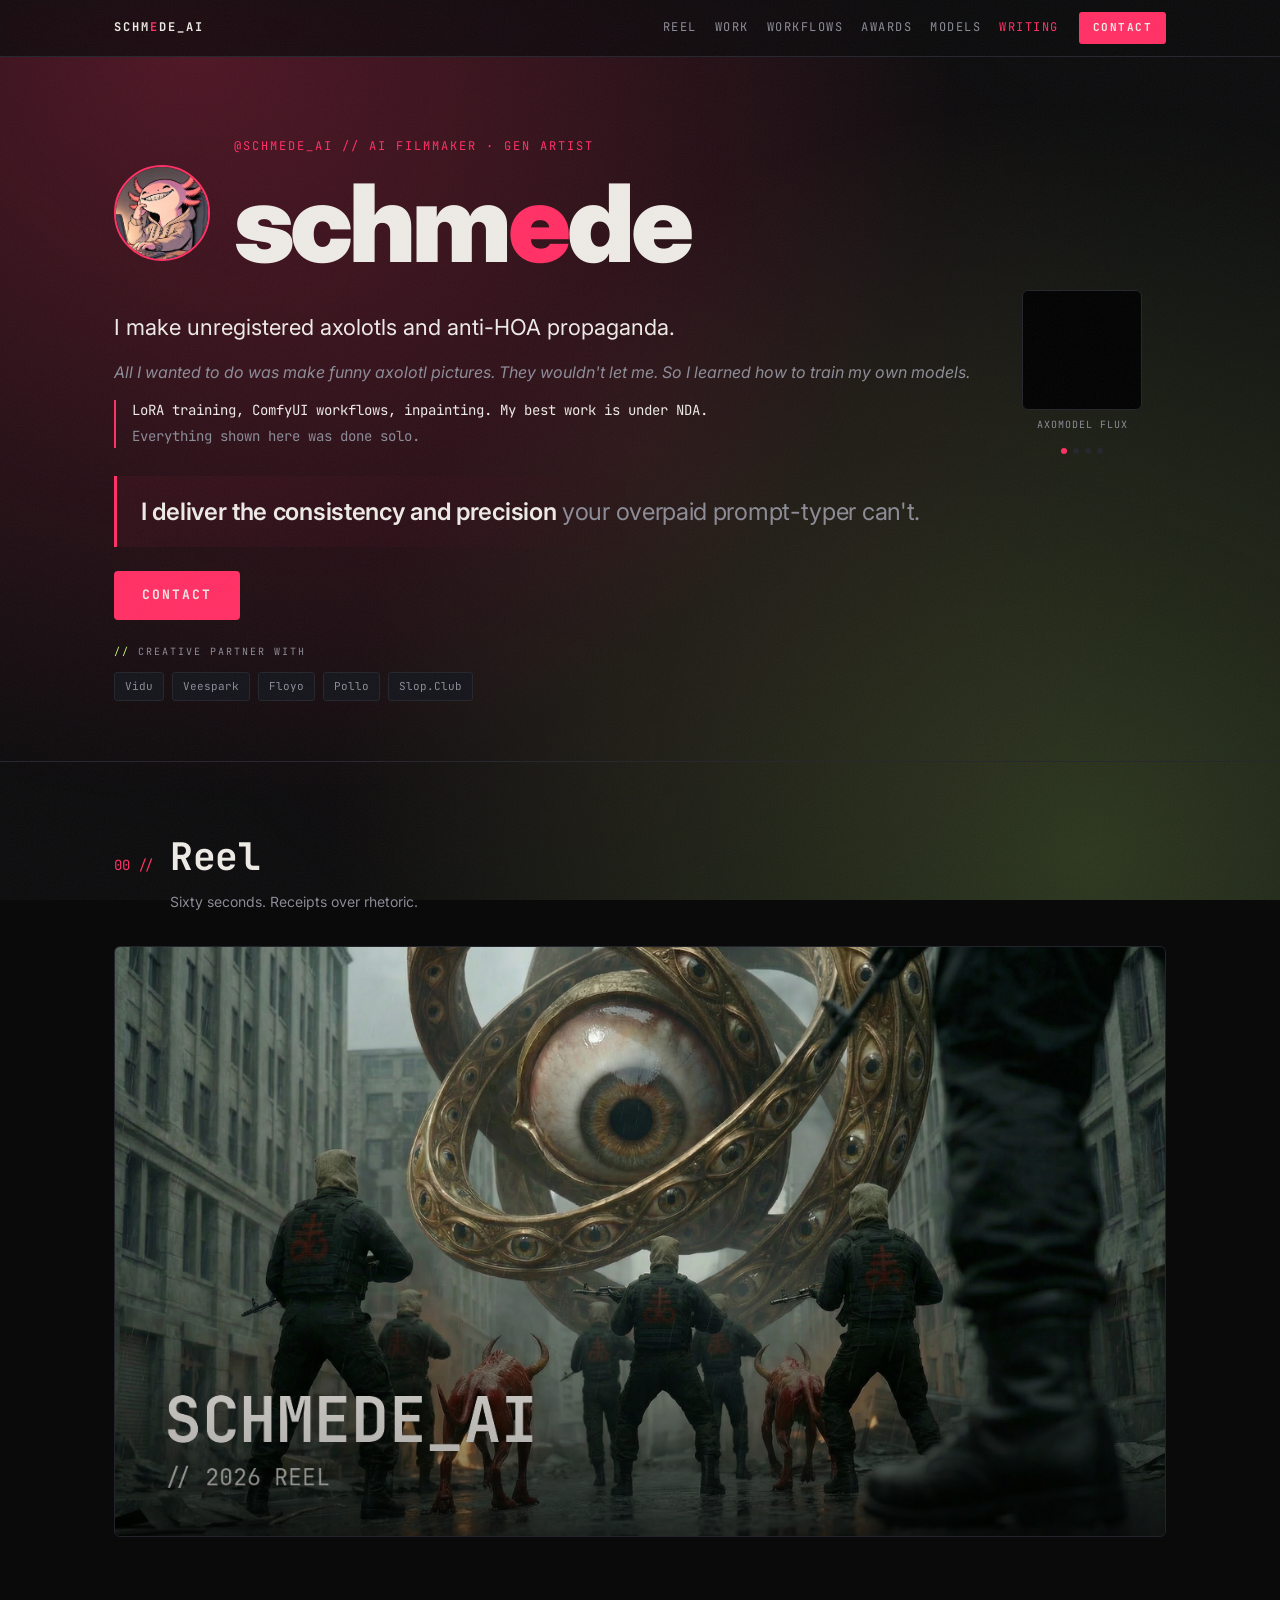
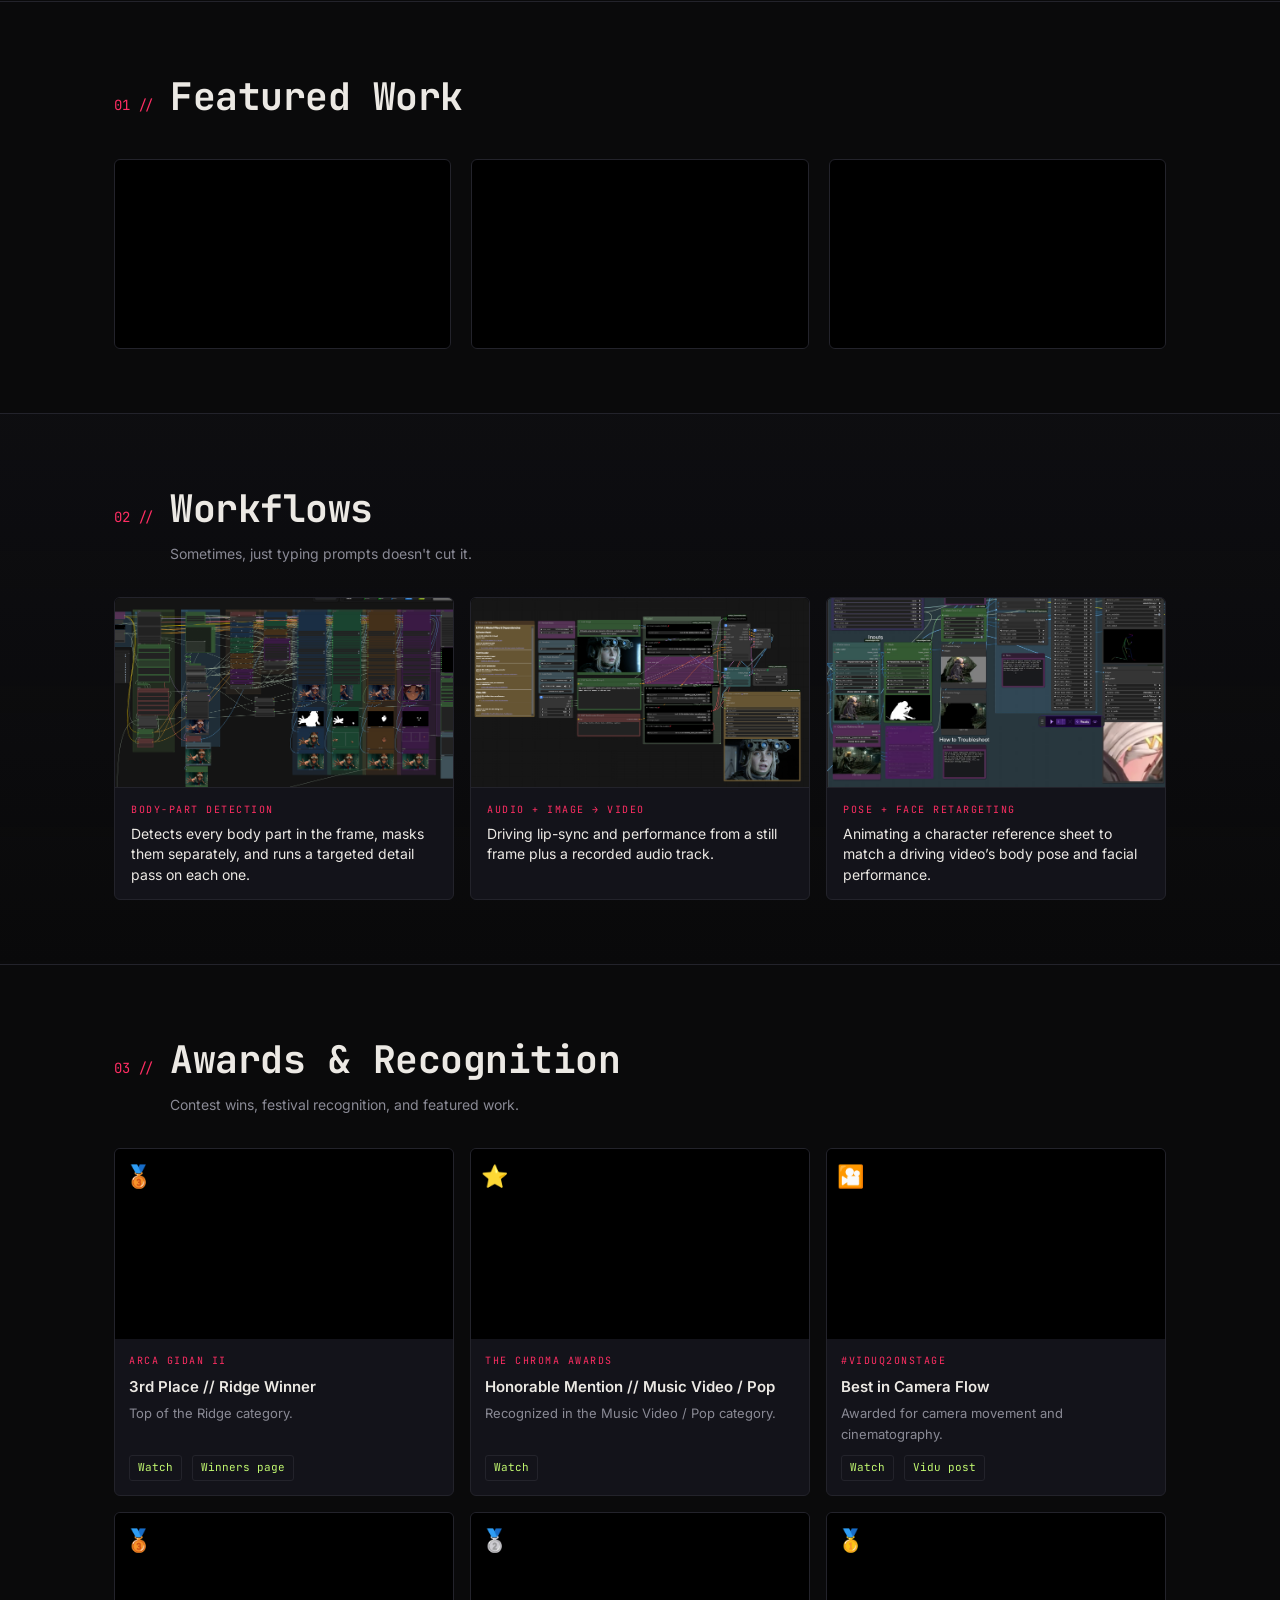
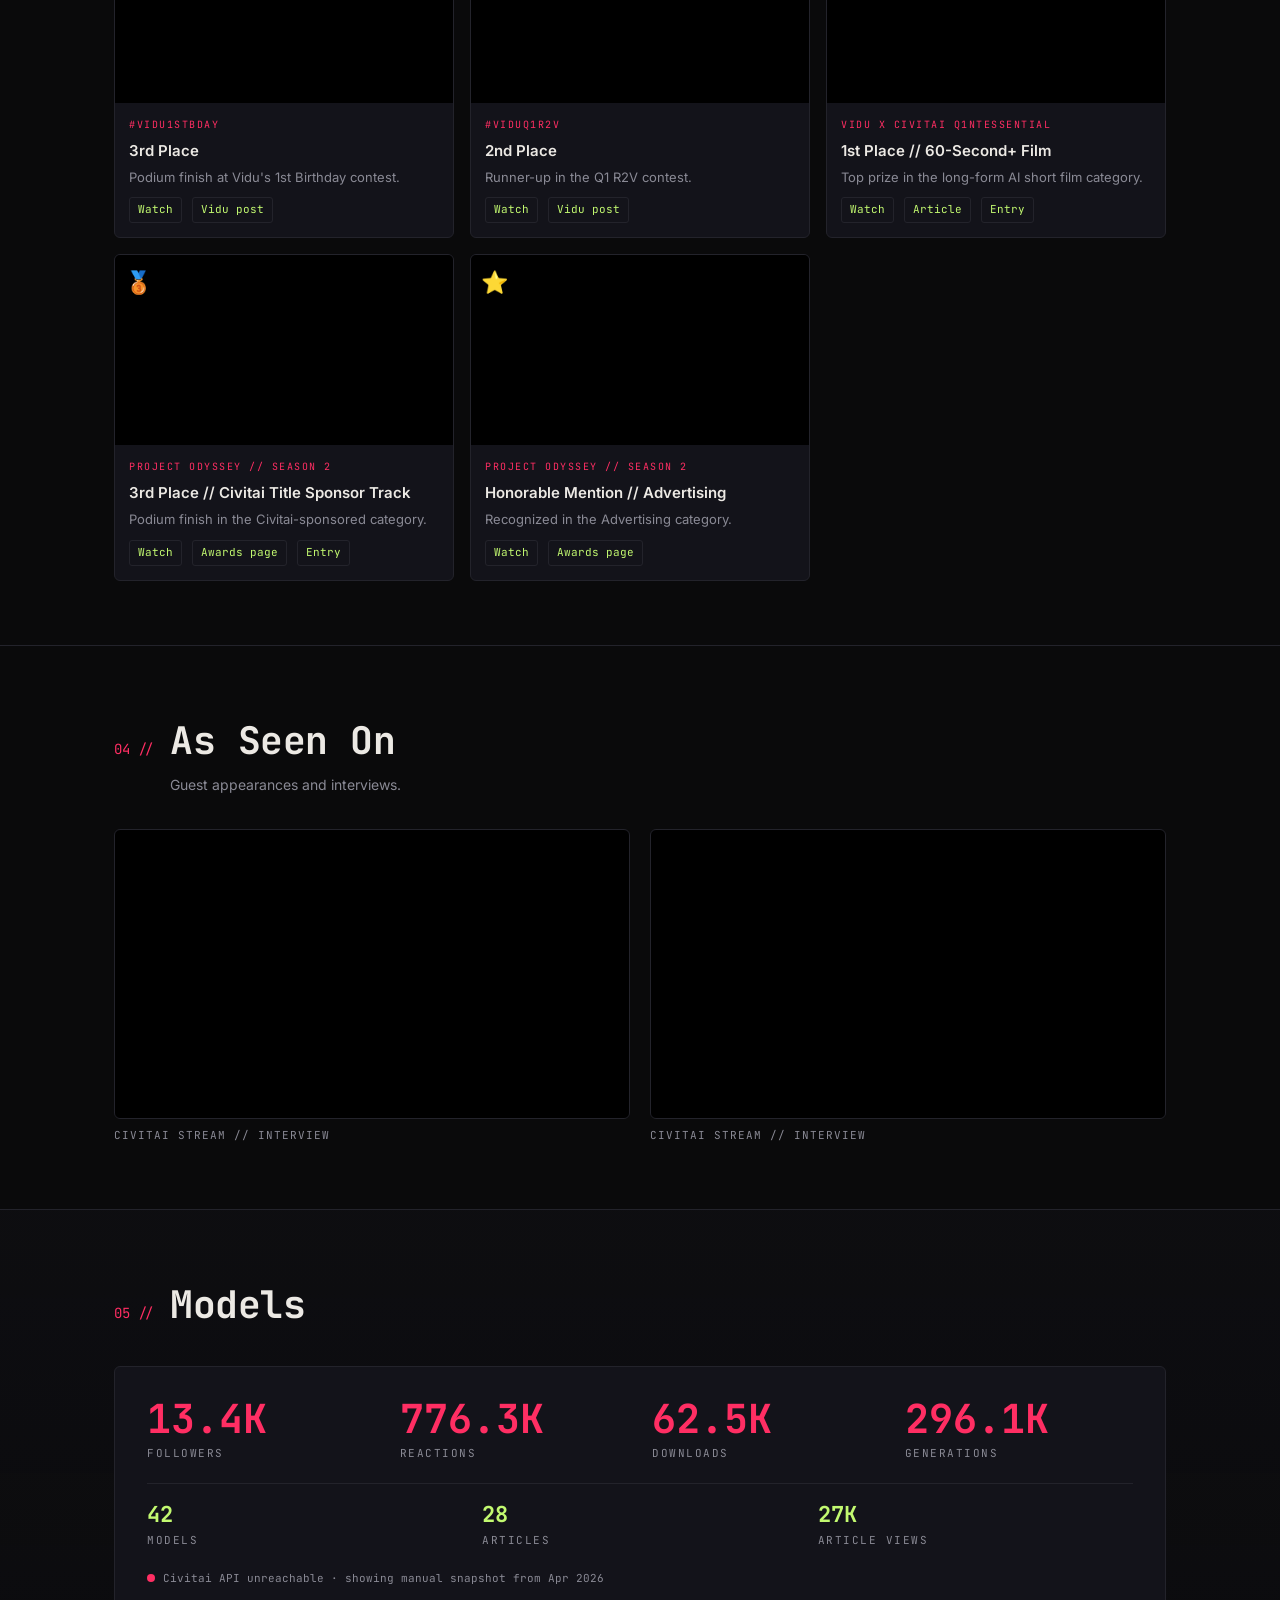
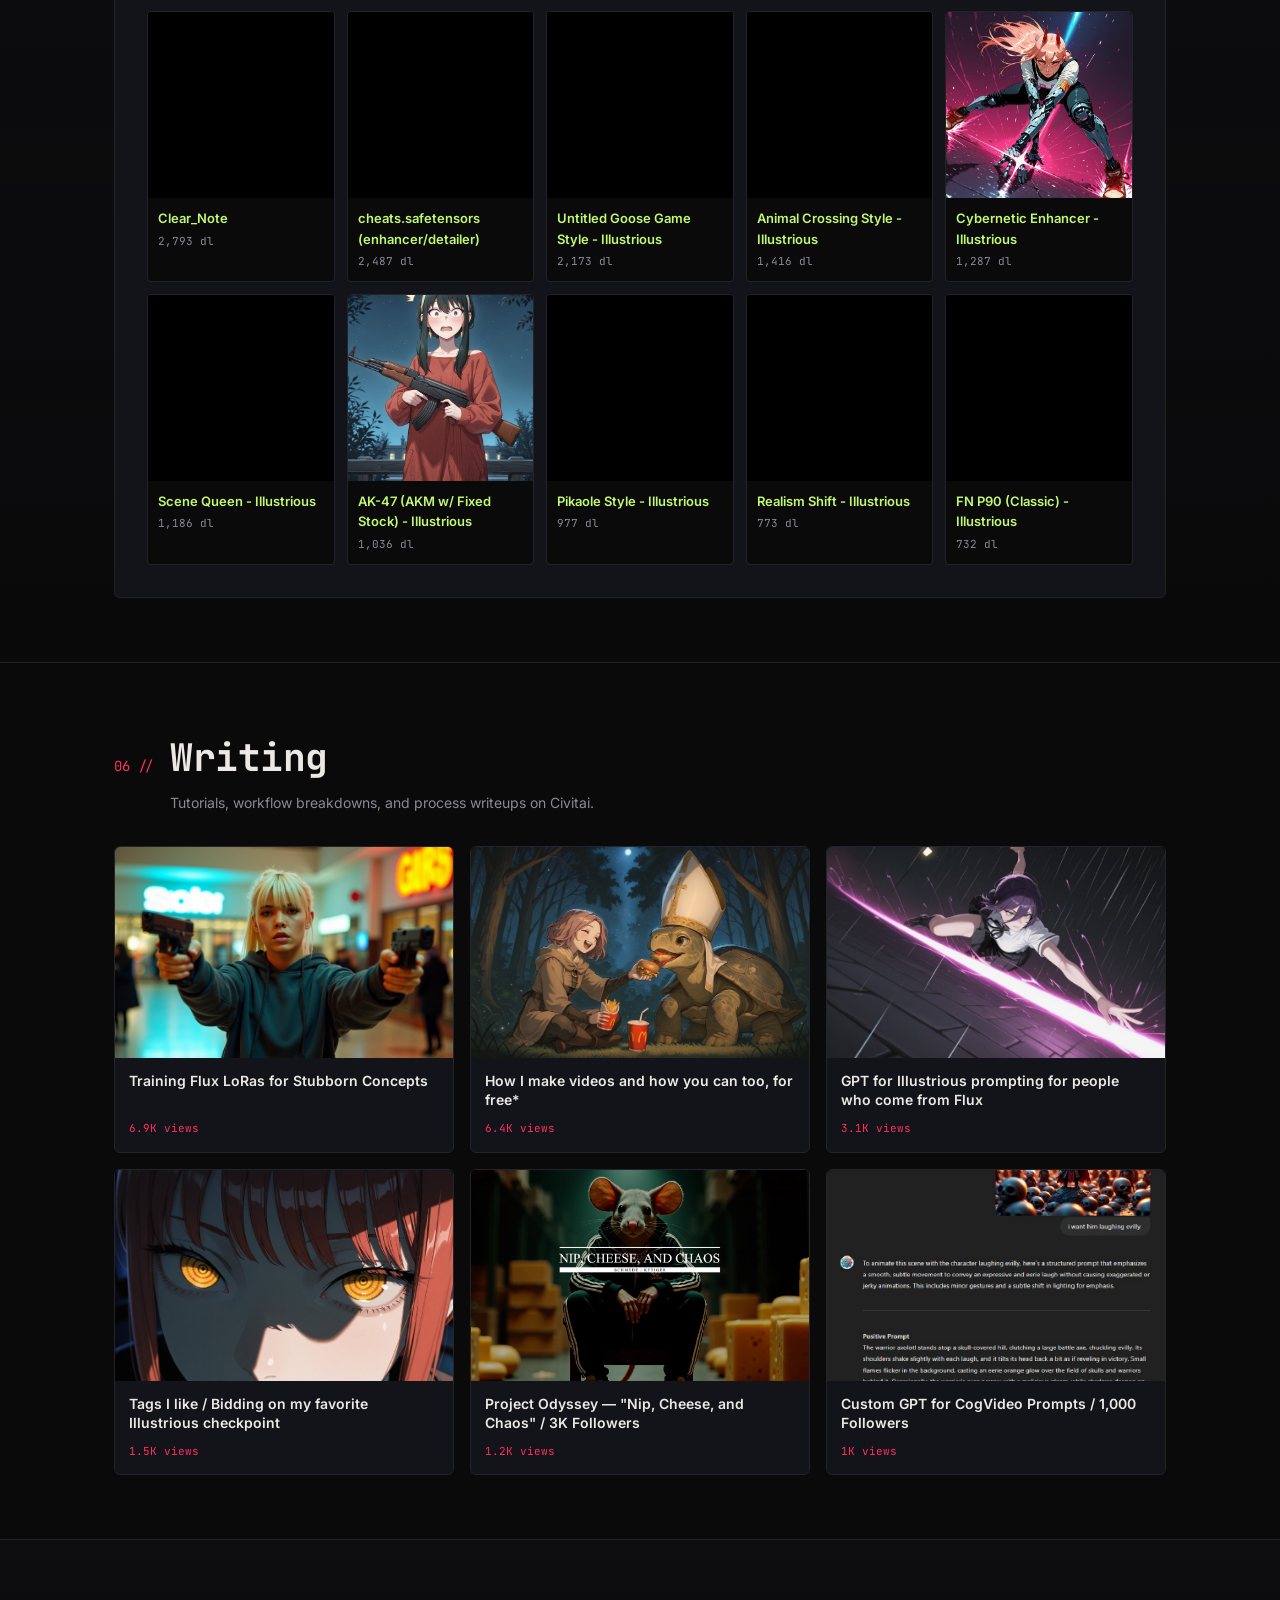
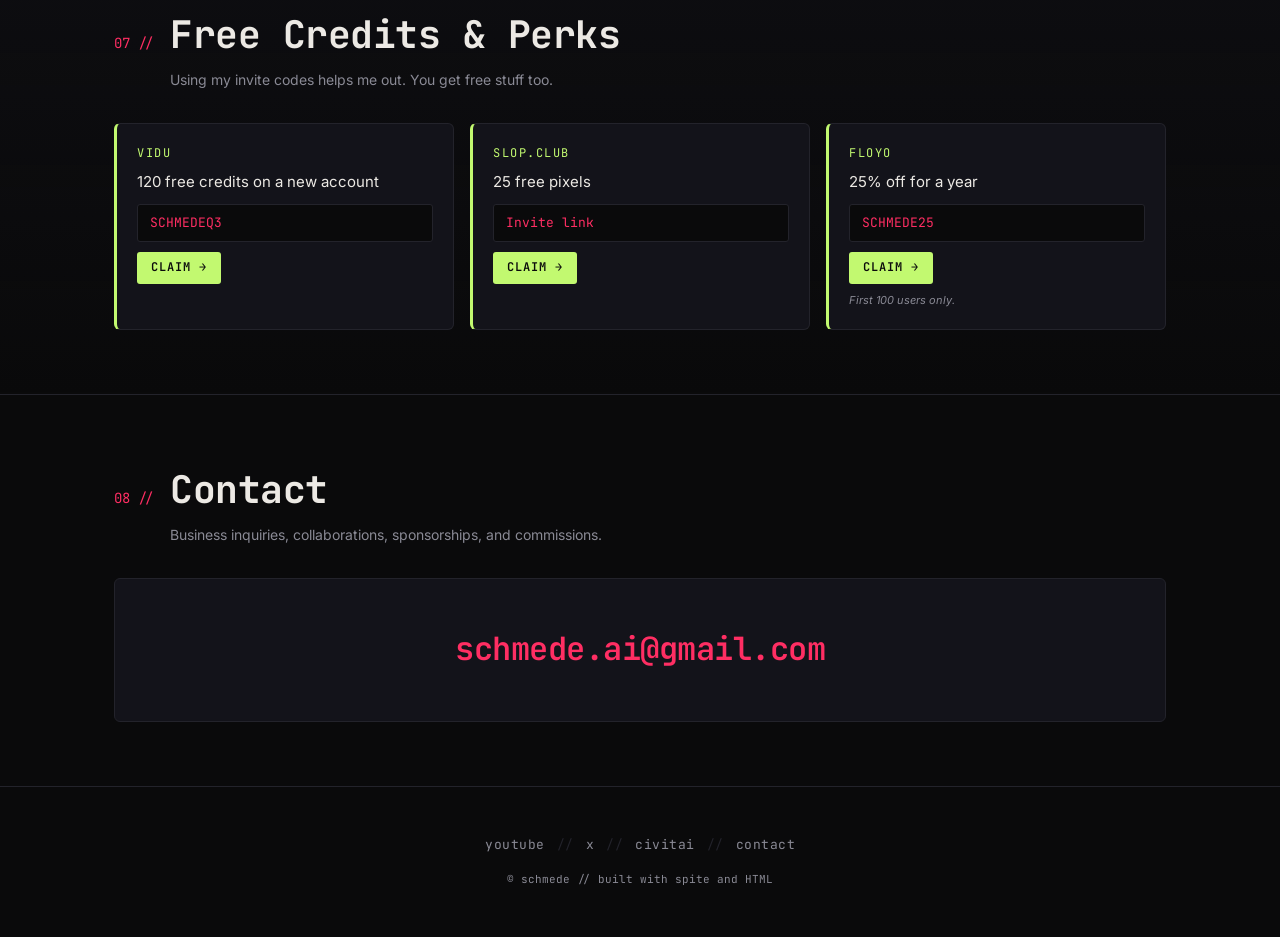
==== index.html @ b80644ea "Add files via upload" ====
<!DOCTYPE html>
<html lang="en">
<head>
<meta charset="UTF-8" />
<meta name="viewport" content="width=device-width, initial-scale=1.0" />
<title>schmede_ai // AI Filmmaker & Generative Artist</title>
<meta name="description" content="schmede_ai — AI filmmaker and generative artist. LoRA training, ComfyUI workflows, AI-generated musicals, fake trailers, and dark satire. Award-winning creator on Civitai." />
<meta name="author" content="schmede_ai" />
<meta name="keywords" content="schmede_ai, schmede, AI filmmaker, generative artist, LoRA training, ComfyUI, AI video, Civitai, Vidu" />
<link rel="canonical" href="https://schmede-ai.github.io/" />

<!-- Open Graph / social sharing -->
<meta property="og:type" content="website" />
<meta property="og:site_name" content="schmede_ai" />
<meta property="og:title" content="schmede_ai // AI Filmmaker · Gen Artist" />
<meta property="og:description" content="AI filmmaker with 6 festival wins (1st at Vidu x Civitai). 100+ published models. Writing on the craft. Builds the workflows, not just the prompts." />
<meta property="og:url" content="https://schmede-ai.github.io/" />
<!-- OG card: 1.91:1 banner — optimized for Discord, Telegram, LinkedIn, Facebook, Twitter -->
<meta property="og:image" content="https://schmede-ai.github.io/og-card.jpg" />
<meta property="og:image:secure_url" content="https://schmede-ai.github.io/og-card.jpg" />
<meta property="og:image:type" content="image/jpeg" />
<meta property="og:image:width" content="1200" />
<meta property="og:image:height" content="630" />
<meta property="og:image:alt" content="schmede_ai — AI filmmaker and generative artist" />

<!-- Twitter card -->
<meta name="twitter:card" content="summary_large_image" />
<meta name="twitter:site" content="@schmede_AI" />
<meta name="twitter:creator" content="@schmede_AI" />
<meta name="twitter:title" content="schmede_ai // AI Filmmaker · Gen Artist" />
<meta name="twitter:description" content="AI filmmaker with 6 festival wins (1st at Vidu x Civitai). 100+ published models. Writing on the craft. Builds the workflows, not just the prompts." />
<meta name="twitter:image" content="https://schmede-ai.github.io/og-card.jpg" />
<meta name="twitter:image:alt" content="schmede_ai — AI filmmaker and generative artist" />

<!-- Structured data (Person schema) — helps Google build a knowledge panel for 'schmede_ai' -->
<script type="application/ld+json">
{
  "@context": "https://schema.org",
  "@type": "Person",
  "name": "schmede",
  "alternateName": ["schmede_ai", "schmede_AI", "Schmede"],
  "url": "https://schmede-ai.github.io/",
  "image": "https://schmede-ai.github.io/avatar.png",
  "jobTitle": "AI Filmmaker & Generative Artist",
  "description": "AI filmmaker and generative artist. LoRA training, ComfyUI workflows, AI-generated musicals, fake trailers, and dark satire.",
  "sameAs": [
    "https://www.youtube.com/@schmede_AI",
    "https://x.com/schmede_AI",
    "https://civitai.com/user/schmede"
  ]
}
</script>

<link rel="icon" type="image/png" sizes="256x256" href="favicon.png">
<link rel="icon" type="image/png" sizes="512x512" href="favicon-512.png">
<link rel="apple-touch-icon" sizes="180x180" href="apple-touch-icon.png">

<!-- Performance: warm up connections to every third-party host we hit during load.
     Preconnect opens TCP+TLS early; dns-prefetch is a cheaper fallback for older browsers. -->
<link rel="preconnect" href="https://fonts.googleapis.com">
<link rel="preconnect" href="https://fonts.gstatic.com" crossorigin>
<link rel="preconnect" href="https://image.civitai.com" crossorigin>
<link rel="preconnect" href="https://i.ytimg.com" crossorigin>
<link rel="preconnect" href="https://img.youtube.com" crossorigin>
<link rel="preconnect" href="https://www.youtube.com">
<link rel="dns-prefetch" href="https://civitai.red">
<link rel="dns-prefetch" href="https://civitai.com">

<!-- LCP hint: avatar.png is the hero image, prioritize its fetch -->
<link rel="preload" as="image" href="avatar.png" fetchpriority="high">

<!-- Dropped Inter 700 (wasn't used in CSS); Inter 400/600/900 + JetBrains Mono 400/600/700 only -->
<link rel="stylesheet" href="https://fonts.googleapis.com/css2?family=Inter:wght@400;600;900&family=JetBrains+Mono:wght@400;600;700&display=swap">
<style>
  :root {
    --bg: #0a0a0b;
    --bg-2: #13131a;
    --ink: #ece9e4;
    --ink-dim: #8a8a95;
    --accent: #ff2e63;
    --accent-2: #c2f970;
    --border: #23232b;
    --mono: "JetBrains Mono", "Fira Code", Menlo, monospace;
    --sans: "Inter", -apple-system, BlinkMacSystemFont, "Segoe UI", sans-serif;
  }
  * { box-sizing: border-box; margin: 0; padding: 0; }
  html {
    scroll-behavior: smooth;
    background-color: var(--bg);   /* fallback so page is dark before bg-layer paints */
  }
  body {
    background-color: transparent; /* let .bg-layer show through */
    color: var(--ink);
    font-family: var(--sans);
    line-height: 1.6;
    overflow-x: hidden;
  }

  /* Fixed colored glows — anchored to the viewport, zero scroll rate (you like these). */
  .bg-layer {
    position: fixed;
    inset: 0;
    pointer-events: none;
    z-index: -2;
    background:
      radial-gradient(circle at 15% 5%,  rgba(255, 46, 99, 0.28) 0%, transparent 55%),
      radial-gradient(circle at 85% 95%, rgba(194, 249, 112, 0.18) 0%, transparent 55%),
      radial-gradient(circle at 50% 50%, rgba(255, 46, 99, 0.06) 0%, transparent 70%);
  }

  /* Fixed film-grain overlay — anchored to viewport, content scrolls past it.
     Adds cinematic texture without interfering with readability. */
  .grain-overlay {
    position: fixed;
    inset: 0;
    pointer-events: none;
    z-index: 200;
    background-image: url("data:image/svg+xml,%3Csvg viewBox='0 0 200 200' xmlns='http://www.w3.org/2000/svg'%3E%3Cfilter id='n'%3E%3CfeTurbulence type='fractalNoise' baseFrequency='0.9' numOctaves='2' stitchTiles='stitch'/%3E%3C/filter%3E%3Crect width='200' height='200' filter='url(%23n)' opacity='0.65'/%3E%3C/svg%3E");
    background-size: 200px;
    opacity: 0.09;
    mix-blend-mode: screen;
  }
  a { color: var(--accent-2); text-decoration: none; transition: opacity 0.2s; }
  /* Only dim plain inline text links on hover. Component links (cards, thumbs, nav)
     manage their own hover states so we don't fight them. */
  p a:hover, li a:hover, .section-desc a:hover, .footer-note a:hover { opacity: 0.7; }
  /* Keyboard focus: consistent accent ring across all interactive elements */
  a:focus-visible, button:focus-visible {
    outline: 2px solid var(--accent-2);
    outline-offset: 3px;
    border-radius: 3px;
  }

  .container { max-width: 1100px; margin: 0 auto; padding: 0 24px; }

  /* Hero */
  .hero { padding: 80px 0 60px; border-bottom: 1px solid var(--border); }
  .hero-top { display: flex; align-items: center; gap: 24px; margin-bottom: 20px; flex-wrap: wrap; }
  .avatar {
    width: 96px;
    height: 96px;
    border-radius: 50%;
    border: 2px solid var(--accent);
    background: var(--bg-2);
    object-fit: cover;
    flex-shrink: 0;
  }
  .hero .tag {
    font-family: var(--mono);
    font-size: 12px;
    color: var(--accent);
    letter-spacing: 2px;
    text-transform: uppercase;
    margin-bottom: 16px;
  }
  .hero h1 {
    font-family: var(--sans);
    font-size: clamp(56px, 10vw, 108px);
    font-weight: 900;
    line-height: 0.95;
    letter-spacing: -4px;
    margin-bottom: 16px;
  }
  .hero h1 .glitch { color: var(--accent); }
  .hero .lede {
    font-size: clamp(18px, 2.2vw, 22px);
    color: var(--ink);
    max-width: 640px;
    margin-bottom: 14px;
  }
  .hero .origin {
    font-size: 16px;
    font-style: italic;
    color: var(--ink-dim);
    max-width: 880px;
    margin-bottom: 24px;
    line-height: 1.55;
  }
  /* Origin row: italic origin line with axolotl carousel floated absolutely to the right.
     Carousel is out of flow so it never affects hero text line heights or spacing. */
  .origin-row {
    position: relative;
    max-width: 880px;
    margin-bottom: 24px;
  }
  .origin-row .origin {
    margin-bottom: 0;
  }
  .axo-carousel {
    position: absolute;
    top: 50%;
    right: -148px;            /* 120px slot + 28px gap, lives in the gutter outside the 880px origin column */
    transform: translateY(-50%);
    width: 120px;
    text-align: center;
    z-index: 2;
  }
  .axo-slot {
    display: block;
    width: 120px;
    height: 120px;
    border: 1px solid var(--border);
    border-radius: 6px;
    overflow: hidden;
    background: #000;
    position: relative;
    transition: border-color 0.2s, transform 0.2s;
  }
  .axo-slot:hover {
    border-color: var(--accent);
    transform: translateY(-1px);
    opacity: 1;
  }
  .axo-slot video,
  .axo-slot img {
    position: absolute;
    inset: 0;
    width: 100%;
    height: 100%;
    object-fit: cover;
    display: block;
  }
  /* Double-buffered carousel videos: both stacked in the slot, crossfade via opacity.
     Incoming video is only set to .active once its first frame is loaded, so you
     never see the black flash from a reloading <video> element. */
  .axo-slot video {
    opacity: 0;
    transition: opacity 0.5s ease;
  }
  .axo-slot video.active {
    opacity: 1;
  }
  .axo-name {
    font-family: var(--mono);
    font-size: 10px;
    color: var(--ink-dim);
    margin-top: 8px;
    letter-spacing: 1px;
    text-transform: uppercase;
    line-height: 1.3;
    height: 26px;             /* stable 2-line reserve so "Illustrious" doesn't shift carousel height */
    overflow: hidden;
  }
  .axo-dots {
    display: flex;
    justify-content: center;
    gap: 6px;
    margin-top: 4px;
  }
  .axo-dot {
    width: 6px;
    height: 6px;
    border-radius: 50%;
    background: var(--border);
    cursor: pointer;
    transition: background 0.2s;
    border: 0;
    padding: 0;
  }
  .axo-dot.active { background: var(--accent); }
  .axo-dot:hover { background: var(--ink-dim); }
  /* Hover tweak: remove translate compound when hovering on smaller-viewport static layout */
  @media (max-width: 1048px) {
    .origin-row { max-width: 100%; }
    .axo-carousel {
      position: static;
      transform: none;
      right: auto;
      margin: 20px auto 0;
    }
    .axo-slot:hover { transform: translateY(-1px); }
  }
  .partners {
    display: flex;
    flex-wrap: wrap;
    gap: 8px;
    margin-top: 12px;
  }
  .partner-badge {
    font-family: var(--mono);
    font-size: 11px;
    padding: 5px 10px;
    border: 1px solid var(--border);
    border-radius: 3px;
    color: var(--ink-dim);
    background: var(--bg-2);
    text-decoration: none;
    transition: color 0.15s, border-color 0.15s;
  }
  a.partner-badge:hover {
    color: var(--accent);
    border-color: var(--accent);
    opacity: 1;
  }
  .partner-badge.label { color: var(--accent-2); border-color: var(--accent-2); }

  /* Sections */
  section { padding: 64px 0; border-bottom: 1px solid var(--border); }
  .section-header {
    display: flex;
    align-items: baseline;
    gap: 16px;
    margin-bottom: 32px;
  }
  .section-num {
    font-family: var(--mono);
    color: var(--accent);
    font-size: 14px;
  }
  .section-title {
    font-family: var(--mono);
    font-size: 28px;
    font-weight: 700;
    letter-spacing: -0.5px;
  }
  .section-desc { color: var(--ink-dim); font-size: 14px; margin-top: 4px; }

  /* Hero craft lines — compact block under the tagline */
  .hero-craft {
    max-width: 880px;
    margin-top: -8px;
    margin-bottom: 24px;
    border-left: 2px solid var(--accent);
    padding-left: 16px;
  }
  .craft-line {
    font-family: var(--mono);
    font-size: 14px;
    line-height: 1.55;
    color: var(--ink);
    margin-bottom: 4px;
    text-wrap: pretty;
  }
  .craft-line.dim { color: var(--ink-dim); }
  .craft-line.burn { color: var(--accent-2); margin-top: 8px; }

  /* Awards grid */
  .awards-grid {
    display: grid;
    grid-template-columns: repeat(auto-fill, minmax(280px, 1fr));
    gap: 16px;
  }
  .award-card {
    background: var(--bg-2);
    border: 1px solid var(--border);
    border-radius: 6px;
    overflow: hidden;
    transition: transform 0.2s, border-color 0.2s;
    display: flex;
    flex-direction: column;
  }
  .award-card:hover {
    transform: translateY(-2px);
    border-color: var(--accent);
  }
  .award-thumb {
    aspect-ratio: 16/9;
    background: #000 center/cover no-repeat;
    position: relative;
    display: block;
    text-decoration: none;
    cursor: pointer;
    transition: opacity 0.2s;
  }
  .award-thumb:hover { opacity: 0.88; }
  .award-thumb:focus-visible {
    outline: 2px solid var(--accent);
    outline-offset: 2px;
  }
  .award-thumb.placeholder {
    background: linear-gradient(135deg, #1a1a22, #0f0f14);
    display: flex;
    align-items: center;
    justify-content: center;
    font-family: var(--mono);
    color: var(--ink-dim);
    font-size: 12px;
  }
  .award-medal {
    position: absolute;
    top: 10px;
    left: 10px;
    font-size: 22px;
    filter: drop-shadow(0 2px 4px rgba(0,0,0,0.6));
  }
  .award-body { padding: 14px; flex: 1; display: flex; flex-direction: column; }
  .award-event {
    font-family: var(--mono);
    font-size: 10px;
    color: var(--accent);
    letter-spacing: 1.5px;
    text-transform: uppercase;
    margin-bottom: 6px;
  }
  .award-title {
    font-weight: 600;
    font-size: 15px;
    margin-bottom: 4px;
  }
  .award-prize { color: var(--ink-dim); font-size: 13px; flex: 1; }
  .award-links {
    display: flex;
    gap: 10px;
    margin-top: 10px;
    font-family: var(--mono);
    font-size: 11px;
  }
  .award-links a {
    color: var(--accent-2);
    border: 1px solid var(--border);
    padding: 3px 8px;
    border-radius: 3px;
  }
  .award-links a.todo { color: var(--ink-dim); border-style: dashed; pointer-events: none; }

  /* Video embed grid */
  .video-grid {
    display: grid;
    grid-template-columns: repeat(auto-fit, minmax(320px, 1fr));
    gap: 20px;
  }
  .video-wrap {
    position: relative;
    aspect-ratio: 16/9;
    border-radius: 6px;
    overflow: hidden;
    border: 1px solid var(--border);
  }
  .video-wrap iframe {
    width: 100%;
    height: 100%;
    border: 0;
  }
  .video-label {
    font-family: var(--mono);
    font-size: 11px;
    color: var(--ink-dim);
    margin-top: 8px;
    letter-spacing: 1px;
    text-transform: uppercase;
  }

  /* Civitai stats */
  .stats-wrap {
    background: var(--bg-2);
    border: 1px solid var(--border);
    border-radius: 6px;
    padding: 32px;
  }
  .stats-grid {
    display: grid;
    grid-template-columns: repeat(auto-fit, minmax(140px, 1fr));
    gap: 24px;
    margin-bottom: 20px;
  }
  .stats-grid.secondary {
    grid-template-columns: repeat(auto-fit, minmax(120px, 1fr));
    padding-top: 20px;
    border-top: 1px solid var(--border);
    gap: 20px;
  }
  .stat-num {
    font-family: var(--mono);
    font-size: 40px;
    font-weight: 700;
    color: var(--accent);
    line-height: 1;
  }
  .stat-num.small { font-size: 22px; color: var(--accent-2); }
  .stat-label {
    font-family: var(--mono);
    font-size: 11px;
    color: var(--ink-dim);
    letter-spacing: 1.5px;
    text-transform: uppercase;
    margin-top: 6px;
  }
  .stats-status {
    font-family: var(--mono);
    font-size: 11px;
    color: var(--ink-dim);
  }
  .stats-status .dot {
    display: inline-block;
    width: 8px;
    height: 8px;
    border-radius: 50%;
    background: var(--accent-2);
    margin-right: 8px;
    animation: pulse 2s infinite;
  }
  .stats-status.down .dot { background: var(--accent); }
  @keyframes pulse {
    0%, 100% { opacity: 1; }
    50% { opacity: 0.4; }
  }
  .models-grid {
    display: grid;
    grid-template-columns: repeat(auto-fill, minmax(180px, 1fr));
    gap: 12px;
    margin-top: 24px;
  }
  .model-card {
    background: var(--bg);
    border: 1px solid var(--border);
    border-radius: 4px;
    overflow: hidden;
    transition: border-color 0.2s;
  }
  .model-card:hover { border-color: var(--accent); }
  .model-thumb { aspect-ratio: 1/1; background: #000 center/cover no-repeat; position: relative; overflow: hidden; }
  .model-thumb video, .model-thumb img {
    position: absolute;
    inset: 0;
    width: 100%;
    height: 100%;
    object-fit: cover;
    display: block;
  }
  .model-body { padding: 10px; }
  .model-name { font-size: 13px; font-weight: 600; margin-bottom: 4px; }
  .model-stats { font-family: var(--mono); font-size: 11px; color: var(--ink-dim); }

  /* Articles grid */
  .articles-grid {
    display: grid;
    grid-template-columns: repeat(auto-fill, minmax(260px, 1fr));
    gap: 16px;
  }
  .article-card {
    background: var(--bg-2);
    border: 1px solid var(--border);
    border-radius: 6px;
    overflow: hidden;
    display: flex;
    flex-direction: column;
    transition: transform 0.2s, border-color 0.2s;
  }
  .article-card:hover { transform: translateY(-2px); border-color: var(--accent); }
  .article-thumb {
    aspect-ratio: 16/10;
    background: #000 center/cover no-repeat;
    position: relative;
    overflow: hidden;
  }
  .article-thumb video, .article-thumb img {
    position: absolute; inset: 0;
    width: 100%; height: 100%;
    object-fit: cover; display: block;
  }
  .article-body { padding: 14px; display: flex; flex-direction: column; flex: 1; }
  .article-title {
    font-weight: 600;
    font-size: 14px;
    line-height: 1.35;
    margin-bottom: 10px;
    color: var(--ink);
    flex: 1;
  }
  .article-meta {
    font-family: var(--mono);
    font-size: 11px;
    color: var(--ink-dim);
    display: flex;
    gap: 12px;
  }
  .article-meta .views { color: var(--accent); }
  .articles-loading {
    font-family: var(--mono);
    font-size: 12px;
    color: var(--ink-dim);
    padding: 32px;
    text-align: center;
    grid-column: 1 / -1;
  }

  /* Invite codes */
  .codes-grid {
    display: grid;
    grid-template-columns: repeat(auto-fit, minmax(260px, 1fr));
    gap: 16px;
  }
  .code-card {
    background: var(--bg-2);
    border: 1px solid var(--border);
    border-left: 3px solid var(--accent-2);
    border-radius: 6px;
    padding: 20px;
  }
  .code-platform {
    font-family: var(--mono);
    font-size: 12px;
    color: var(--accent-2);
    letter-spacing: 1.5px;
    text-transform: uppercase;
    margin-bottom: 6px;
  }
  .code-perk { font-size: 15px; margin-bottom: 10px; }
  .code-value {
    font-family: var(--mono);
    background: var(--bg);
    padding: 8px 12px;
    border-radius: 3px;
    font-size: 13px;
    color: var(--accent);
    word-break: break-all;
    border: 1px solid var(--border);
    display: block;
    margin-bottom: 10px;
  }
  .code-btn {
    display: inline-block;
    font-family: var(--mono);
    font-size: 12px;
    padding: 6px 14px;
    background: var(--accent-2);
    color: var(--bg);
    border-radius: 3px;
    font-weight: 600;
    letter-spacing: 1px;
    text-transform: uppercase;
  }
  .code-btn:hover { opacity: 0.85; }
  .code-note { font-size: 11px; color: var(--ink-dim); margin-top: 8px; font-style: italic; }

  /* Contact */
  .contact-wrap {
    background: var(--bg-2);
    border: 1px solid var(--border);
    border-radius: 6px;
    padding: 40px;
    text-align: center;
  }
  .contact-label {
    font-family: var(--mono);
    font-size: 12px;
    color: var(--ink-dim);
    letter-spacing: 2px;
    text-transform: uppercase;
    margin-bottom: 16px;
  }
  .contact-email {
    font-family: var(--mono);
    font-size: clamp(20px, 3vw, 32px);
    color: var(--accent);
    font-weight: 600;
    letter-spacing: -0.5px;
    display: inline-block;
    padding: 4px 0;
    border-bottom: 2px solid transparent;
    transition: border-color 0.2s;
  }
  .contact-email:hover {
    border-bottom-color: var(--accent);
    opacity: 1;
  }
  .contact-note {
    font-family: var(--mono);
    font-size: 11px;
    color: var(--ink-dim);
    margin-top: 20px;
    font-style: italic;
  }

  /* Socials / footer */
  footer {
    padding: 48px 0;
    text-align: center;
  }
  .socials {
    display: flex;
    justify-content: center;
    gap: 12px;
    flex-wrap: wrap;
    align-items: center;
    margin-bottom: 16px;
    font-family: var(--mono);
    font-size: 13px;
    letter-spacing: 0.5px;
  }
  .socials a {
    color: var(--ink-dim);
    text-decoration: none;
    transition: color 0.15s;
  }
  .socials a:hover { color: var(--accent); }
  .socials .sep { color: var(--border); user-select: none; }
  .footer-note {
    font-family: var(--mono);
    font-size: 11px;
    color: var(--ink-dim);
  }

  /* YouTube channel CTA */
  .channel-cta {
    background: var(--bg-2);
    border: 1px solid var(--border);
    border-radius: 6px;
    padding: 32px;
    text-align: center;
  }
  .channel-cta h3 {
    font-family: var(--mono);
    font-size: 24px;
    margin-bottom: 8px;
  }
  .channel-cta p { color: var(--ink-dim); margin-bottom: 20px; }
  .channel-cta .btn {
    display: inline-block;
    font-family: var(--mono);
    font-size: 13px;
    padding: 12px 24px;
    background: var(--accent);
    color: var(--ink);
    border-radius: 3px;
    font-weight: 600;
    letter-spacing: 1.5px;
    text-transform: uppercase;
  }

  /* Workflows — ComfyUI node graph showcase */
  .workflow-grid {
    display: grid;
    grid-template-columns: repeat(auto-fill, minmax(280px, 1fr));
    gap: 16px;
  }
  .workflow-card {
    background: var(--bg-2);
    border: 1px solid var(--border);
    border-radius: 6px;
    overflow: hidden;
    transition: transform 0.2s, border-color 0.2s;
    display: flex;
    flex-direction: column;
  }
  .workflow-card:hover {
    transform: translateY(-2px);
    border-color: var(--accent);
  }
  .workflow-thumb {
    aspect-ratio: 16/9;
    background: #000 center/cover no-repeat;
    border-bottom: 1px solid var(--border);
    cursor: zoom-in;
  }

  /* Lightbox (used for workflow thumbnails — click to enlarge)
     Styled to match the video modal for a consistent feel across the site. */
  .lightbox {
    position: fixed;
    inset: 0;
    background: rgba(0, 0, 0, 0.85);
    backdrop-filter: blur(8px);
    -webkit-backdrop-filter: blur(8px);
    display: none;
    align-items: center;
    justify-content: center;
    padding: 48px;
    z-index: 1000;
    cursor: zoom-out;
    opacity: 0;
    transition: opacity 0.2s ease;
  }
  .lightbox.open { display: flex; opacity: 1; }
  .lightbox-img {
    max-width: 100%;
    max-height: 100%;
    object-fit: contain;
    border: 1px solid var(--border);
    border-radius: 6px;
    box-shadow: 0 20px 60px rgba(0, 0, 0, 0.6);
    cursor: default;
    transform: scale(0.97);
    transition: transform 0.2s ease;
  }
  .lightbox.open .lightbox-img { transform: scale(1); }
  .lightbox-close {
    position: absolute;
    top: 20px;
    right: 20px;
    width: 44px;
    height: 44px;
    border-radius: 50%;
    background: rgba(0, 0, 0, 0.7);
    backdrop-filter: blur(8px);
    -webkit-backdrop-filter: blur(8px);
    border: 2px solid rgba(255, 255, 255, 0.35);
    color: #fff;
    font-family: var(--mono);
    font-weight: 700;
    font-size: 20px;
    line-height: 1;
    cursor: pointer;
    display: flex;
    align-items: center;
    justify-content: center;
    padding: 0;
    box-shadow: 0 4px 16px rgba(0, 0, 0, 0.5);
    transition: background 0.15s, border-color 0.15s, color 0.15s, transform 0.15s;
    z-index: 10;
  }
  .lightbox-close:hover,
  .lightbox-close:focus-visible {
    background: var(--accent);
    border-color: var(--accent);
    color: #fff;
    transform: scale(1.08);
    outline: none;
  }
  @media (max-width: 700px) {
    .lightbox { padding: 16px; }
    .lightbox-close {
      top: 16px;
      right: 16px;
      width: 48px;
      height: 48px;
      font-size: 22px;
      background: rgba(0, 0, 0, 0.8);
    }
  }
  .workflow-body {
    padding: 14px 16px;
  }
  .workflow-tag {
    font-family: var(--mono);
    font-size: 10px;
    color: var(--accent);
    letter-spacing: 1.5px;
    text-transform: uppercase;
    margin-bottom: 6px;
  }
  .workflow-caption {
    font-size: 14px;
    line-height: 1.45;
    color: var(--ink);
  }
  .workflow-note {
    font-family: var(--mono);
    font-size: 12px;
    color: var(--ink-dim);
    margin-top: 16px;
    text-align: right;
  }
  @media (max-width: 600px) {
    .hero { padding: 60px 0 40px; }
    section { padding: 48px 0; }
  }

  /* =========================================================================
     PREVIEW ADDITIONS — isolated block so the diff vs the live site is easy to scan.
     ========================================================================= */

  /* Sticky top nav: thin mono bar, frosted so glows bleed through subtly */
  .topnav {
    position: sticky;
    top: 0;
    z-index: 100;
    background: rgba(10, 10, 11, 0.78);
    backdrop-filter: blur(12px) saturate(140%);
    -webkit-backdrop-filter: blur(12px) saturate(140%);
    border-bottom: 1px solid var(--border);
  }
  .topnav-inner {
    max-width: 1100px;
    margin: 0 auto;
    padding: 12px 24px;
    display: flex;
    align-items: center;
    gap: 20px;
    font-family: var(--mono);
    font-size: 12px;
    letter-spacing: 1.5px;
    text-transform: uppercase;
  }
  .topnav-brand {
    color: var(--ink);
    font-weight: 700;
    margin-right: auto;
    letter-spacing: 2px;
  }
  .topnav-brand .accent { color: var(--accent); }
  .topnav-links {
    display: flex;
    gap: 18px;
    flex-wrap: wrap;
  }
  .topnav-links a {
    color: var(--ink-dim);
    transition: color 0.15s;
  }
  .topnav-links a:hover,
  .topnav-links a.active { color: var(--accent); opacity: 1; }
  .topnav-cta {
    font-family: var(--mono);
    font-size: 11px;
    padding: 7px 14px;
    background: var(--accent);
    color: var(--ink);
    border-radius: 3px;
    font-weight: 700;
    letter-spacing: 1.5px;
    text-transform: uppercase;
    white-space: nowrap;
    transition: transform 0.15s, box-shadow 0.15s;
  }
  .topnav-cta:hover {
    opacity: 1;
    color: var(--ink);
    transform: translateY(-1px);
    box-shadow: 0 4px 16px rgba(255, 46, 99, 0.3);
  }
  @media (max-width: 720px) {
    .topnav-inner { gap: 10px; padding: 10px 16px; flex-wrap: wrap; }
    .topnav-brand { flex: 1 0 auto; font-size: 12px; letter-spacing: 1.5px; }
    .topnav-links {
      order: 3;
      flex: 1 0 100%;
      gap: 14px;
      justify-content: space-between;
      font-size: 10px;
      letter-spacing: 1px;
      padding-top: 4px;
      border-top: 1px solid var(--border);
    }
    .topnav-links a { white-space: nowrap; }
    .topnav-cta { font-size: 10px; padding: 6px 10px; }
  }
  @media (max-width: 380px) {
    .topnav-links { font-size: 9px; gap: 10px; letter-spacing: 0.5px; }
  }

  /* Hero primary CTA */
  .hero-cta-row {
    display: flex;
    gap: 12px;
    align-items: center;
    flex-wrap: wrap;
    margin-top: 20px;
    margin-bottom: 24px;
  }
  .btn-primary {
    font-family: var(--mono);
    font-size: 13px;
    padding: 14px 28px;
    background: var(--accent);
    color: var(--ink);
    border-radius: 4px;
    font-weight: 700;
    letter-spacing: 2px;
    text-transform: uppercase;
    transition: transform 0.15s, box-shadow 0.15s;
    display: inline-block;
  }
  .btn-primary:hover {
    opacity: 1;
    color: var(--ink);
    transform: translateY(-1px);
    box-shadow: 0 6px 20px rgba(255, 46, 99, 0.4);
  }

  /* Partners block: kicker label + chip row instead of mixed pill treatment */
  .partners-block { margin-top: 8px; }
  .partners-kicker {
    font-family: var(--mono);
    font-size: 10px;
    color: var(--ink-dim);
    letter-spacing: 2px;
    text-transform: uppercase;
    margin-bottom: 8px;
    display: block;
  }
  .partners-kicker .accent { color: var(--accent-2); }

  /* Pull-quote treatment for the burn line */
  .burn-quote {
    max-width: 880px;
    margin: 28px 0 24px;
    padding: 20px 24px;
    border-left: 3px solid var(--accent);
    background: linear-gradient(90deg, rgba(255, 46, 99, 0.06), transparent 60%);
    font-family: var(--sans);
    font-size: clamp(18px, 2.4vw, 24px);
    font-weight: 600;
    line-height: 1.3;
    color: var(--ink);
    letter-spacing: -0.3px;
  }
  .burn-quote .ink-dim { color: var(--ink-dim); font-weight: 400; }

  /* Bumped section-title size so H2s outrank stat numbers in hierarchy */
  .section-title { font-size: clamp(28px, 4vw, 38px); }

  /* Section rhythm: alternate tonal shift so the page has tempo */
  section.alt-bg {
    background: linear-gradient(180deg, rgba(19, 19, 26, 0.4), rgba(19, 19, 26, 0));
  }

  /* Click-to-load Featured Work thumbs */
  .feat-thumb {
    position: relative;
    aspect-ratio: 16/9;
    border-radius: 6px;
    overflow: hidden;
    border: 1px solid var(--border);
    background: #000 center/cover no-repeat;
    cursor: pointer;
    display: block;
    transition: border-color 0.2s, transform 0.2s;
  }
  .feat-thumb:hover {
    border-color: var(--accent);
    transform: translateY(-2px);
    opacity: 1;
  }
  .feat-thumb::after {
    content: "";
    position: absolute;
    inset: 0;
    background: linear-gradient(180deg, rgba(0,0,0,0) 55%, rgba(0,0,0,0.35) 100%);
    pointer-events: none;
    transition: background 0.2s;
  }
  .feat-thumb:hover::after {
    background: linear-gradient(180deg, rgba(0,0,0,0) 55%, rgba(0,0,0,0.15) 100%);
  }
  .feat-thumb:focus-visible {
    outline: 2px solid var(--accent);
    outline-offset: 2px;
  }

  /* Video modal: dim the page, float a 16:9 frame that fills most of the viewport */
  .video-modal {
    position: fixed;
    inset: 0;
    z-index: 200;
    background: rgba(0, 0, 0, 0.82);
    backdrop-filter: blur(8px);
    -webkit-backdrop-filter: blur(8px);
    display: flex;
    align-items: center;
    justify-content: center;
    padding: 48px;
    opacity: 0;
    pointer-events: none;
    transition: opacity 0.2s ease;
  }
  .video-modal.open { opacity: 1; pointer-events: auto; }
  .video-modal-frame {
    position: relative;
    width: 100%;
    max-width: min(1280px, 92vw);
    aspect-ratio: 16 / 9;
    max-height: calc(100vh - 96px);
    background: #000;
    border: 1px solid var(--border);
    border-radius: 8px;
    box-shadow: 0 20px 60px rgba(0, 0, 0, 0.6);
    overflow: hidden;
    transform: scale(0.97);
    transition: transform 0.2s ease;
  }
  .video-modal.open .video-modal-frame { transform: scale(1); }
  .video-modal-frame iframe {
    position: absolute;
    inset: 0;
    width: 100%;
    height: 100%;
    border: 0;
  }
  .video-modal-close {
    position: absolute;
    top: 12px;
    right: 12px;
    width: 44px;
    height: 44px;
    border-radius: 50%;
    background: rgba(0, 0, 0, 0.7);
    backdrop-filter: blur(8px);
    -webkit-backdrop-filter: blur(8px);
    border: 2px solid rgba(255, 255, 255, 0.35);
    color: #fff;
    font-family: var(--mono);
    font-weight: 700;
    font-size: 20px;
    line-height: 1;
    cursor: pointer;
    display: flex;
    align-items: center;
    justify-content: center;
    padding: 0;
    box-shadow: 0 4px 16px rgba(0, 0, 0, 0.5);
    transition: background 0.15s, border-color 0.15s, color 0.15s, transform 0.15s;
    z-index: 10;
  }
  .video-modal-close:hover,
  .video-modal-close:focus-visible {
    background: var(--accent);
    border-color: var(--accent);
    color: #fff;
    transform: scale(1.08);
    outline: none;
  }
  @media (max-width: 700px) {
    /* Phone: go edge-to-edge. Frame fills the viewport width; video sits
       as a letterboxed 16:9 band in the middle with black above and below.
       User can tap YouTube's fullscreen button to flip into native landscape. */
    .video-modal { padding: 0; background: #000; }
    .video-modal-frame {
      width: 100vw;
      max-width: 100vw;
      height: 100vh;
      max-height: 100vh;
      aspect-ratio: auto;
      border: 0;
      border-radius: 0;
      box-shadow: none;
      display: flex;
      align-items: center;
      justify-content: center;
      background: #000;
    }
    .video-modal-frame iframe {
      position: static;
      width: 100vw;
      height: calc(100vw * 9 / 16);
      max-height: 100vh;
    }
    .video-modal-close {
      top: 16px;
      right: 16px;
      width: 48px;
      height: 48px;
      font-size: 22px;
      background: rgba(0, 0, 0, 0.8);
      border-width: 2px;
    }
  }

  /* Back-to-top floating button: fades in after scrolling past the hero */
  .back-to-top {
    position: fixed;
    bottom: 24px;
    right: 24px;
    z-index: 90;
    width: 44px;
    height: 44px;
    border-radius: 50%;
    background: rgba(19, 19, 26, 0.85);
    backdrop-filter: blur(10px);
    -webkit-backdrop-filter: blur(10px);
    border: 1px solid var(--border);
    color: var(--accent);
    display: flex;
    align-items: center;
    justify-content: center;
    font-family: var(--mono);
    font-size: 20px;
    line-height: 1;
    cursor: pointer;
    opacity: 0;
    pointer-events: none;
    transition: opacity 0.2s, transform 0.15s, border-color 0.15s, color 0.15s;
    padding: 0;
  }
  .back-to-top.visible {
    opacity: 1;
    pointer-events: auto;
  }
  .back-to-top:hover {
    border-color: var(--accent);
    color: var(--accent);
    transform: translateY(-2px);
    opacity: 1;
  }
  @media (max-width: 600px) {
    .back-to-top { bottom: 16px; right: 16px; width: 40px; height: 40px; font-size: 18px; }
  }
</style>
</head>
<body>

<!-- Static colored-glow layer: pinned to viewport -->
<div class="bg-layer" aria-hidden="true"></div>
<!-- Fixed grain overlay: film-grain texture pinned to the viewport -->
<div class="grain-overlay" aria-hidden="true"></div>

<!-- STICKY TOP NAV — scrollspy wired in JS at bottom -->
<nav class="topnav" aria-label="Primary">
  <div class="topnav-inner">
    <a href="#top" class="topnav-brand">schm<span class="accent">e</span>de_ai</a>
    <div class="topnav-links">
      <a href="#reel">Reel</a>
      <a href="#work">Work</a>
      <a href="#workflows">Workflows</a>
      <a href="#awards">Awards</a>
      <a href="#civitai">Models</a>
      <a href="#articles">Writing</a>
    </div>
    <a href="#contact" class="topnav-cta">Contact</a>
  </div>
</nav>

<!-- HERO -->
<header class="hero" id="top">
  <div class="container">
    <div class="hero-top">
      <img src="avatar.png" alt="schmede avatar" class="avatar" onerror="this.style.display='none'">
      <div>
        <div class="tag">@schmede_ai // AI FILMMAKER · GEN ARTIST</div>
        <h1>schm<span class="glitch">e</span>de</h1>
      </div>
    </div>
    <p class="lede">I make unregistered axolotls and anti-HOA propaganda.</p>
    <div class="origin-row">
      <p class="origin">All I wanted to do was make funny axolotl pictures. They wouldn't let me. So I learned how to train my own models.</p>
      <div class="axo-carousel" id="axo-carousel">
        <a class="axo-slot" id="axo-slot" href="https://civitai.com/models/666780" target="_blank" rel="noopener" aria-label="AxoModel Flux on Civitai">
          <video id="axo-video-a" autoplay loop muted playsinline preload="auto"></video>
          <video id="axo-video-b" autoplay loop muted playsinline preload="auto"></video>
        </a>
        <div class="axo-name" id="axo-name">&nbsp;</div>
        <div class="axo-dots" id="axo-dots"></div>
      </div>
    </div>
    <div class="hero-craft">
      <p class="craft-line">LoRA training, ComfyUI workflows, inpainting. My best work is under NDA.</p>
      <p class="craft-line dim">Everything shown here was done solo.</p>
    </div>

    <p class="burn-quote">
      I deliver the consistency and precision <span class="ink-dim">your overpaid prompt-typer can't.</span>
    </p>

    <div class="hero-cta-row">
      <a class="btn-primary" href="#contact">Contact</a>
    </div>

    <div class="partners-block">
      <span class="partners-kicker"><span class="accent">//</span> Creative partner with</span>
      <div class="partners">
        <a class="partner-badge" href="https://www.vidu.com/" target="_blank" rel="noopener">Vidu</a>
        <a class="partner-badge" href="https://veespark.com/" target="_blank" rel="noopener">Veespark</a>
        <a class="partner-badge" href="https://www.floyo.ai/" target="_blank" rel="noopener">Floyo</a>
        <a class="partner-badge" href="https://pollo.ai/" target="_blank" rel="noopener">Pollo</a>
        <a class="partner-badge" href="https://slop.club/" target="_blank" rel="noopener">Slop.Club</a>
      </div>
    </div>
  </div>
</header>

<!-- REEL -->
<section id="reel">
  <div class="container">
    <div class="section-header">
      <span class="section-num">00 //</span>
      <div>
        <div class="section-title">Reel</div>
        <div class="section-desc">Sixty seconds. Receipts over rhetoric.</div>
      </div>
    </div>

    <!-- Single hero thumbnail: click opens the modal with the reel. -->
    <div class="video-grid">
      <div class="feat-thumb" data-yt="U0NWjss8gho" style="background-image:url('site_thumbnail.png')" role="button" tabindex="0" aria-label="Play 2026 showreel"></div>
    </div>

  </div>
</section>

<!-- FEATURED WORK -->
<section id="work">
  <div class="container">
    <div class="section-header">
      <span class="section-num">01 //</span>
      <div>
        <div class="section-title">Featured Work</div>
      </div>
    </div>

    <!-- Click opens a modal; iframe only mounts when the user commits. -->
    <div class="video-grid">
      <div class="feat-thumb" data-yt="NwMVHjgSSSE" style="background-image:url('https://img.youtube.com/vi/NwMVHjgSSSE/maxresdefault.jpg')" role="button" tabindex="0" aria-label="Play Featured Work 01"></div>
      <div class="feat-thumb" data-yt="oY-X9vwLRtY" style="background-image:url('https://img.youtube.com/vi/oY-X9vwLRtY/maxresdefault.jpg')" role="button" tabindex="0" aria-label="Play Featured Work 02"></div>
      <div class="feat-thumb" data-yt="_6YD1V-w9Fc" style="background-image:url('https://img.youtube.com/vi/_6YD1V-w9Fc/maxresdefault.jpg')" role="button" tabindex="0" aria-label="Play Featured Work 03"></div>
    </div>

  </div>
</section>

<!-- WORKFLOWS -->
<section id="workflows" class="alt-bg">
  <div class="container">
    <div class="section-header">
      <span class="section-num">02 //</span>
      <div>
        <div class="section-title">Workflows</div>
        <div class="section-desc">Sometimes, just typing prompts doesn't cut it.</div>
      </div>
    </div>

    <div class="workflow-grid">
      <div class="workflow-card">
        <div class="workflow-thumb" style="background-image:url('workflow-1.png')"></div>
        <div class="workflow-body">
          <div class="workflow-tag">body-part detection</div>
          <div class="workflow-caption">Detects every body part in the frame, masks them separately, and runs a targeted detail pass on each one.</div>
        </div>
      </div>
      <div class="workflow-card">
        <div class="workflow-thumb" style="background-image:url('workflow-2.png')"></div>
        <div class="workflow-body">
          <div class="workflow-tag">audio + image &rarr; video</div>
          <div class="workflow-caption">Driving lip-sync and performance from a still frame plus a recorded audio track.</div>
        </div>
      </div>
      <div class="workflow-card">
        <div class="workflow-thumb" style="background-image:url('workflow-3.png')"></div>
        <div class="workflow-body">
          <div class="workflow-tag">pose + face retargeting</div>
          <div class="workflow-caption">Animating a character reference sheet to match a driving video&rsquo;s body pose and facial performance.</div>
        </div>
      </div>
    </div>

  </div>
</section>

<!-- AWARDS -->
<section id="awards">
  <div class="container">
    <div class="section-header">
      <span class="section-num">03 //</span>
      <div>
        <div class="section-title">Awards & Recognition</div>
        <div class="section-desc">Contest wins, festival recognition, and featured work.</div>
      </div>
    </div>

    <div class="awards-grid">
      <!-- Arca Gidan II -->
      <div class="award-card">
        <div class="award-thumb" data-yt="8HmmqGNrPr4" role="button" tabindex="0" aria-label="Play: Arca Gidan II entry" style="background-image:url('https://img.youtube.com/vi/8HmmqGNrPr4/hqdefault.jpg')">
          <span class="award-medal">&#129353;</span>
        </div>
        <div class="award-body">
          <div class="award-event">Arca Gidan II</div>
          <div class="award-title">3rd Place // Ridge Winner</div>
          <div class="award-prize">Top of the Ridge category.</div>
          <div class="award-links">
            <a href="https://youtu.be/8HmmqGNrPr4" target="_blank" rel="noopener">Watch</a>
            <a href="https://arcagidan.com/winners" target="_blank" rel="noopener">Winners page</a>
          </div>
        </div>
      </div>

      <!-- Chroma Awards -->
      <div class="award-card">
        <div class="award-thumb" data-yt="4f4fP7pB2QI" role="button" tabindex="0" aria-label="Play: Chroma Awards entry" style="background-image:url('https://img.youtube.com/vi/4f4fP7pB2QI/hqdefault.jpg')">
          <span class="award-medal">&#11088;</span>
        </div>
        <div class="award-body">
          <div class="award-event">The Chroma Awards</div>
          <div class="award-title">Honorable Mention // Music Video / Pop</div>
          <div class="award-prize">Recognized in the Music Video / Pop category.</div>
          <div class="award-links">
            <a href="https://youtu.be/4f4fP7pB2QI" target="_blank" rel="noopener">Watch</a>
          </div>
        </div>
      </div>

      <!-- Vidu Q2 On Stage -->
      <div class="award-card">
        <div class="award-thumb" data-yt="lyczP_FJ7m0" role="button" tabindex="0" aria-label="Play: Vidu Q2 On Stage entry" style="background-image:url('https://img.youtube.com/vi/lyczP_FJ7m0/hqdefault.jpg')">
          <span class="award-medal">&#127910;</span>
        </div>
        <div class="award-body">
          <div class="award-event">#ViduQ2OnStage</div>
          <div class="award-title">Best in Camera Flow</div>
          <div class="award-prize">Awarded for camera movement and cinematography.</div>
          <div class="award-links">
            <a href="https://youtu.be/lyczP_FJ7m0" target="_blank" rel="noopener">Watch</a>
            <a href="https://www.vidu.com/activity?id=3031271086133097" target="_blank" rel="noopener">Vidu post</a>
          </div>
        </div>
      </div>

      <!-- Vidu 1st BDay -->
      <div class="award-card">
        <div class="award-thumb" data-yt="Pe5fDqo6b54" role="button" tabindex="0" aria-label="Play: Vidu 1st BDay entry" style="background-image:url('https://img.youtube.com/vi/Pe5fDqo6b54/hqdefault.jpg')">
          <span class="award-medal">&#129353;</span>
        </div>
        <div class="award-body">
          <div class="award-event">#Vidu1stBDay</div>
          <div class="award-title">3rd Place</div>
          <div class="award-prize">Podium finish at Vidu's 1st Birthday contest.</div>
          <div class="award-links">
            <a href="https://youtu.be/Pe5fDqo6b54" target="_blank" rel="noopener">Watch</a>
            <a href="https://www.vidu.com/activity?id=2915306453786642" target="_blank" rel="noopener">Vidu post</a>
          </div>
        </div>
      </div>

      <!-- Vidu Q1 R2V -->
      <div class="award-card">
        <div class="award-thumb" data-yt="OSM-IelZYhI" role="button" tabindex="0" aria-label="Play: Vidu Q1 R2V entry" style="background-image:url('https://img.youtube.com/vi/OSM-IelZYhI/hqdefault.jpg')">
          <span class="award-medal">&#129352;</span>
        </div>
        <div class="award-body">
          <div class="award-event">#ViduQ1R2V</div>
          <div class="award-title">2nd Place</div>
          <div class="award-prize">Runner-up in the Q1 R2V contest.</div>
          <div class="award-links">
            <a href="https://youtu.be/OSM-IelZYhI" target="_blank" rel="noopener">Watch</a>
            <a href="https://www.vidu.com/activity?id=2883970269875621" target="_blank" rel="noopener">Vidu post</a>
          </div>
        </div>
      </div>

      <!-- Vidu x Civitai Q1ntessential -->
      <div class="award-card">
        <div class="award-thumb" data-yt="ogyKlYApenc" role="button" tabindex="0" aria-label="Play: Vidu x Civitai Q1ntessential entry" style="background-image:url('https://img.youtube.com/vi/ogyKlYApenc/hqdefault.jpg')">
          <span class="award-medal">&#129351;</span>
        </div>
        <div class="award-body">
          <div class="award-event">Vidu x Civitai Q1ntessential</div>
          <div class="award-title">1st Place // 60-Second+ Film</div>
          <div class="award-prize">Top prize in the long-form AI short film category.</div>
          <div class="award-links">
            <a href="https://youtu.be/ogyKlYApenc" target="_blank" rel="noopener">Watch</a>
            <a href="https://civitai.com/articles/16349" target="_blank" rel="noopener">Article</a>
            <a href="https://civitai.com/images/79239515" target="_blank" rel="noopener">Entry</a>
          </div>
        </div>
      </div>

      <!-- Project Odyssey S2 // Civitai Title Sponsor -->
      <div class="award-card">
        <div class="award-thumb" data-yt="YMS30o2RIsY" role="button" tabindex="0" aria-label="Play: Project Odyssey S2 Civitai Title Sponsor entry" style="background-image:url('https://img.youtube.com/vi/YMS30o2RIsY/hqdefault.jpg')">
          <span class="award-medal">&#129353;</span>
        </div>
        <div class="award-body">
          <div class="award-event">Project Odyssey // Season 2</div>
          <div class="award-title">3rd Place // Civitai Title Sponsor Track</div>
          <div class="award-prize">Podium finish in the Civitai-sponsored category.</div>
          <div class="award-links">
            <a href="https://youtu.be/YMS30o2RIsY" target="_blank" rel="noopener">Watch</a>
            <a href="https://www.projectodyssey.ai/season-2-awards" target="_blank" rel="noopener">Awards page</a>
            <a href="https://civitai.com/images/48755180" target="_blank" rel="noopener">Entry</a>
          </div>
        </div>
      </div>

      <!-- Project Odyssey S2 // Advertising -->
      <div class="award-card">
        <div class="award-thumb" data-yt="x8uau8GuTHA" role="button" tabindex="0" aria-label="Play: Project Odyssey S2 Advertising entry" style="background-image:url('https://img.youtube.com/vi/x8uau8GuTHA/hqdefault.jpg')">
          <span class="award-medal">&#11088;</span>
        </div>
        <div class="award-body">
          <div class="award-event">Project Odyssey // Season 2</div>
          <div class="award-title">Honorable Mention // Advertising</div>
          <div class="award-prize">Recognized in the Advertising category.</div>
          <div class="award-links">
            <a href="https://youtu.be/x8uau8GuTHA" target="_blank" rel="noopener">Watch</a>
            <a href="https://www.projectodyssey.ai/season-2-awards" target="_blank" rel="noopener">Awards page</a>
          </div>
        </div>
      </div>
    </div>
  </div>
</section>

<!-- AS SEEN ON -->
<section id="featured">
  <div class="container">
    <div class="section-header">
      <span class="section-num">04 //</span>
      <div>
        <div class="section-title">As Seen On</div>
        <div class="section-desc">Guest appearances and interviews.</div>
      </div>
    </div>

    <div class="video-grid">
      <div>
        <div class="feat-thumb" data-yt="CljzZTiem8A" style="background-image:url('https://img.youtube.com/vi/CljzZTiem8A/maxresdefault.jpg')" role="button" tabindex="0" aria-label="Play: Civitai Stream Interview 1"></div>
        <div class="video-label">Civitai Stream // Interview</div>
      </div>
      <div>
        <div class="feat-thumb" data-yt="ZXrs8vdqeVU" style="background-image:url('https://img.youtube.com/vi/ZXrs8vdqeVU/maxresdefault.jpg')" role="button" tabindex="0" aria-label="Play: Civitai Stream Interview 2"></div>
        <div class="video-label">Civitai Stream // Interview</div>
      </div>
    </div>
  </div>
</section>

<!-- CIVITAI STATS -->
<section id="civitai" class="alt-bg">
  <div class="container">
    <div class="section-header">
      <span class="section-num">05 //</span>
      <div>
        <div class="section-title">Models</div>
      </div>
    </div>

    <div class="stats-wrap">
      <div class="stats-grid primary">
        <div>
          <div class="stat-num" id="stat-followers">—</div>
          <div class="stat-label">Followers</div>
        </div>
        <div>
          <div class="stat-num" id="stat-reactions">—</div>
          <div class="stat-label">Reactions</div>
        </div>
        <div>
          <div class="stat-num" id="stat-downloads">—</div>
          <div class="stat-label">Downloads</div>
        </div>
        <div>
          <div class="stat-num" id="stat-generations">—</div>
          <div class="stat-label">Generations</div>
        </div>
      </div>
      <div class="stats-grid secondary">
        <div>
          <div class="stat-num small" id="stat-models">—</div>
          <div class="stat-label">Models</div>
        </div>
        <div>
          <div class="stat-num small" id="stat-articles">—</div>
          <div class="stat-label">Articles</div>
        </div>
        <div>
          <div class="stat-num small" id="stat-article-views">—</div>
          <div class="stat-label">Article Views</div>
        </div>
      </div>
      <div class="stats-status" id="stats-status"><span class="dot"></span>Loading live data from Civitai…</div>
      <div class="models-grid" id="models-grid"></div>
    </div>
  </div>
</section>

<!-- ARTICLES -->
<section id="articles">
  <div class="container">
    <div class="section-header">
      <span class="section-num">06 //</span>
      <div>
        <div class="section-title">Writing</div>
        <div class="section-desc">Tutorials, workflow breakdowns, and process writeups on Civitai.</div>
      </div>
    </div>
    <div class="articles-grid" id="articles-grid"></div>
  </div>
</section>

<!-- INVITE CODES -->
<section id="codes" class="alt-bg">
  <div class="container">
    <div class="section-header">
      <span class="section-num">07 //</span>
      <div>
        <div class="section-title">Free Credits &amp; Perks</div>
        <div class="section-desc">Using my invite codes helps me out. You get free stuff too.</div>
      </div>
    </div>

    <div class="codes-grid">
      <div class="code-card">
        <div class="code-platform">Vidu</div>
        <div class="code-perk">120 free credits on a new account</div>
        <span class="code-value">SCHMEDEQ3</span>
        <a class="code-btn" href="https://www.vidu.com/login?invite_code=SCHMEDEQ3&utm_source=cpp&utm_medium=cppcode&utm_campaign=Q3" target="_blank" rel="noopener">Claim &rarr;</a>
      </div>

      <div class="code-card">
        <div class="code-platform">Slop.Club</div>
        <div class="code-perk">25 free pixels</div>
        <span class="code-value">Invite link</span>
        <a class="code-btn" href="https://slop.club/c/tmK4lN" target="_blank" rel="noopener">Claim &rarr;</a>
      </div>

      <div class="code-card">
        <div class="code-platform">Floyo</div>
        <div class="code-perk">25% off for a year</div>
        <span class="code-value">SCHMEDE25</span>
        <a class="code-btn" href="https://www.floyo.ai/" target="_blank" rel="noopener">Claim &rarr;</a>
        <div class="code-note">First 100 users only.</div>
      </div>
    </div>
  </div>
</section>

<!-- CONTACT -->
<section id="contact">
  <div class="container">
    <div class="section-header">
      <span class="section-num">08 //</span>
      <div>
        <div class="section-title">Contact</div>
        <div class="section-desc">Business inquiries, collaborations, sponsorships, and commissions.</div>
      </div>
    </div>

    <div class="contact-wrap">
      <a id="contact-email" class="contact-email" href="#">loading&hellip;</a>
    </div>
  </div>
</section>

<!-- FOOTER -->
<footer>
  <div class="container">
    <div class="socials">
      <a href="https://www.youtube.com/@schmede_AI" target="_blank" rel="noopener">youtube</a>
      <span class="sep">//</span>
      <a href="https://x.com/schmede_AI" target="_blank" rel="noopener">x</a>
      <span class="sep">//</span>
      <a href="https://civitai.com/user/schmede" target="_blank" rel="noopener">civitai</a>
      <span class="sep">//</span>
      <a href="#contact">contact</a>
    </div>
    <div class="footer-note">&copy; schmede // built with spite and HTML</div>
  </div>
</footer>

<script>
  // Contact email: assembled at runtime to deter scrapers
  (function () {
    const el = document.getElementById('contact-email');
    if (!el) return;
    const u = ['sc', 'hm', 'ede', '.', 'ai'].join('');
    const d = ['g', 'ma', 'il', '.', 'com'].join('');
    const addr = u + String.fromCharCode(64) + d;
    el.textContent = addr;
    el.setAttribute('href', 'mai' + 'lto:' + addr + '?subject=Business%20Inquiry');
  })();
</script>

<script>
  // Axolotl model carousel — rotates through 4 AxoModel releases
  (function () {
    // Local-first: these AxoModel previews are static (old models, won't change),
    // so we serve the local copies as primary for speed (no cross-origin handshake
    // to image.civitai.com, bytes come from the same origin as the HTML).
    // Civitai URL kept as `backup` purely as belt-and-suspenders in case the local
    // file is ever missing from the repo — the 'error' handler below swaps to it.
    const models = [
      { id: 666780,  name: 'AxoModel Flux',         url: 'backup/axomodel-flux-666780.mp4',         backup: 'https://image.civitai.com/xG1nkqKTMzGDvpLrqFT7WA/e52690f5-216b-48b2-b8f2-d646ee813d99/original=true/50199958.mp4' },
      { id: 617439,  name: 'AxoModel PDXL',         url: 'backup/axomodel-pdxl-617439.mp4',         backup: 'https://image.civitai.com/xG1nkqKTMzGDvpLrqFT7WA/51c1e274-d55a-49dd-8365-c227e6bd26c0/original=true/48609238.mp4' },
      { id: 1203823, name: 'AxoModel Illustrious',  url: 'backup/axomodel-illustrious-1203823.mp4', backup: 'https://image.civitai.com/xG1nkqKTMzGDvpLrqFT7WA/6d2f9ee3-73b8-4d04-9a81-3a0819e8ff08/original=true/60848824.mp4' },
      { id: 367876,  name: 'AxoModel XL',           url: 'backup/axomodel-xl-367876.mp4',           backup: 'https://image.civitai.com/xG1nkqKTMzGDvpLrqFT7WA/1281ce4e-b2ec-42ee-a91d-e78b7bc4f2d9/original=true/48613275.mp4' }
    ];
    const ROTATE_MS = 10000;          // 10s per slide
    const FADE_MS   = 500;             // must match .axo-slot video transition duration
    const slot    = document.getElementById('axo-slot');
    const videoA  = document.getElementById('axo-video-a');
    const videoB  = document.getElementById('axo-video-b');
    const name    = document.getElementById('axo-name');
    const dotsEl  = document.getElementById('axo-dots');
    const wrap    = document.getElementById('axo-carousel');
    if (!slot || !videoA || !videoB || !name || !dotsEl || !wrap) return;

    // Build dots
    const dots = models.map((m, i) => {
      const b = document.createElement('button');
      b.className = 'axo-dot' + (i === 0 ? ' active' : '');
      b.setAttribute('aria-label', m.name);
      // stop() cancels the pending timer; onReady() will schedule the next
      // rotation off the newly-active clip's duration once the crossfade lands.
      // If the user clicks the already-active dot (show() no-ops), restart
      // the schedule off the current playhead so we don't freeze.
      b.addEventListener('click', () => {
        stop();
        if (i === idx && buffers[activeBuf].src) { start(); return; }
        show(i);
      });
      dotsEl.appendChild(b);
      return b;
    });

    // Double-buffer state: two <video> elements, we crossfade between them.
    // Optimization: after each successful swap, prefetch the *next* rotation
    // target into the now-idle buffer so the following rotation is instant
    // (no wait for first-frame decode). Saves ~500ms-1.5s per rotation.
    const buffers = [videoA, videoB];
    let activeBuf = 0;
    let idx = 0;
    let timer = null;
    let loadingFor = -1;               // guard against races when dots are clicked fast

    // Pre-resolve to absolute URLs. video.src (the DOM property) always returns
    // an absolute URL, so comparing against our config strings (which are
    // relative for local files) would never match and we'd reload needlessly,
    // causing a visible flash mid-crossfade. Resolve once up front.
    const absPrimary = models.map(m => new URL(m.url,    location.href).href);
    const absBackup  = models.map(m => new URL(m.backup, location.href).href);

    function setMeta(i) {
      const m = models[i];
      name.textContent = m.name;
      slot.setAttribute('href', 'https://civitai.com/models/' + m.id);
      slot.setAttribute('aria-label', m.name + ' on Civitai');
      dots.forEach((d, j) => d.classList.toggle('active', j === i));
    }

    // Warm up the idle buffer with whatever will be shown after `currentIdx`.
    // Called after init + after every successful crossfade. Cheap if the
    // idle buffer already has the right src (no-op).
    function prefetchNext(currentIdx) {
      const targetIdx = (currentIdx + 1) % models.length;
      const idleBuf = buffers[1 - activeBuf];
      // Skip if the idle buffer is already loaded with either the primary or backup
      // for the target model. Compare against resolved absolute URLs.
      if (idleBuf.src !== absPrimary[targetIdx] && idleBuf.src !== absBackup[targetIdx]) {
        idleBuf.dataset.modelIdx = targetIdx;
        idleBuf.dataset.fellBack = '';
        idleBuf.src = models[targetIdx].url;
        idleBuf.load();
      }
    }

    // Failover: if a Civitai URL fails to load (CDN down, DNS failure, etc.),
    // quietly swap to the local backup copy. One retry per source; no loops.
    function attachFallback(el) {
      el.addEventListener('error', () => {
        const mi = Number(el.dataset.modelIdx);
        if (!Number.isFinite(mi)) return;
        const m = models[mi];
        if (!m || !m.backup || el.dataset.fellBack === '1') return;
        el.dataset.fellBack = '1';
        el.src = m.backup;
        el.load();
      });
    }
    attachFallback(videoA);
    attachFallback(videoB);

    function show(i) {
      if (i === idx && buffers[activeBuf].src) return;   // nothing to do
      idx = i;
      setMeta(i);

      const m = models[i];
      const nextEl = buffers[1 - activeBuf];
      const curEl  = buffers[activeBuf];
      loadingFor = i;
      const loadToken = i;

      const onReady = () => {
        nextEl.removeEventListener('loadeddata', onReady);
        // Bail if a newer show() call has already superseded this load
        if (loadToken !== loadingFor) return;
        nextEl.play().catch(() => {});
        // Crossfade: reveal next, hide current
        nextEl.classList.add('active');
        curEl.classList.remove('active');
        activeBuf = 1 - activeBuf;
        // Schedule the NEXT rotation based on this new clip's actual duration,
        // so the crossfade lands at the loop seam instead of mid-playthrough
        // (which would make the clip visibly restart on screen = "jumpy").
        scheduleNextRotation();
        // After successful swap, warm up the idle buffer for the following rotation.
        // Defer this until after the crossfade fully completes, otherwise reassigning
        // src on the just-faded-out buffer blanks its visible frame mid-fade — which
        // reads as a flash during the transition. Small margin added for CSS timing.
        setTimeout(() => {
          if (loadToken !== loadingFor) return;
          prefetchNext(i);
        }, FADE_MS + 50);
      };

      nextEl.addEventListener('loadeddata', onReady, { once: true });
      // Only reassign src if it's actually different — avoids a reload flicker
      // mid-crossfade. Compare against resolved absolute URLs, not config strings.
      const alreadyLoaded = nextEl.src === absPrimary[i] || nextEl.src === absBackup[i];
      if (!alreadyLoaded) {
        nextEl.dataset.modelIdx = i;
        nextEl.dataset.fellBack = '';
        nextEl.src = m.url;
        nextEl.load();
      } else if (nextEl.readyState >= 2) {
        // Already buffered (from prefetch) — fire handler manually
        onReady();
      }
    }

    function next()    { show((idx + 1) % models.length); }
    function stop()    { if (timer) { clearTimeout(timer); timer = null; } }
    // Schedule the NEXT rotation so the crossfade fires just before the
    // currently-active clip loops. Clips are different lengths (5s / 10s / 23s),
    // so a fixed interval would land mid-playthrough and show a visible "jump"
    // when the clip seams back to frame 0. We target `remaining - FADE_MS` so
    // the fade-out begins right as the loop point arrives.
    // Floor at 4s so an ultra-short clip doesn't thrash; fall back to ROTATE_MS
    // if duration isn't known yet (metadata still loading or network hiccup).
    function scheduleNextRotation() {
      stop();
      const cur = buffers[activeBuf];
      const dur = cur.duration;
      const pos = cur.currentTime || 0;
      let dwellMs;
      if (Number.isFinite(dur) && dur > 0) {
        const remaining = Math.max(0, dur - pos);
        dwellMs = Math.max(4000, remaining * 1000 - FADE_MS);
      } else {
        dwellMs = ROTATE_MS;
      }
      timer = setTimeout(next, dwellMs);
    }
    function start()   { scheduleNextRotation(); }
    function restart() { stop(); start(); }

    // Pause on hover, resume on leave
    wrap.addEventListener('mouseenter', stop);
    wrap.addEventListener('mouseleave', start);

    // Initial load: put the first video in buffer A, mark it active immediately.
    // Wait for metadata before scheduling the first rotation — otherwise
    // duration is NaN and we'd fall back to the fixed ROTATE_MS, reintroducing
    // the loop-seam jump on the very first transition.
    (function init() {
      const m = models[0];
      setMeta(0);
      videoA.dataset.modelIdx = 0;
      videoA.dataset.fellBack = '';
      videoA.src = m.url;
      videoA.classList.add('active');
      videoA.play().catch(() => {});
      const kickoff = () => {
        videoA.removeEventListener('loadedmetadata', kickoff);
        start();
      };
      if (videoA.readyState >= 1) {
        start();
      } else {
        videoA.addEventListener('loadedmetadata', kickoff, { once: true });
        // Safety net: if metadata never fires (unlikely), start anyway after 3s
        setTimeout(() => { if (!timer) start(); }, 3000);
      }
    })();

    // Kick off first prefetch after the main page/video is up — 2s delay so we
    // don't fight videoA for bandwidth during the critical first-paint window.
    setTimeout(() => prefetchNext(0), 2000);
  })();
</script>

<script>
  // Civitai stats loader
  // Prefer civitai.com (main site) for both data and outbound links.
  // civitai.red kept as a fallback in case .com is down.
  // Follower and generation counts aren't in the public API; kept as
  // manually-maintained snapshots (update these when you want).
  (async function loadCivitaiStats() {
    const username = 'schmede';
    const statusEl = document.getElementById('stats-status');
    const CACHE_KEY = 'schmede_civitai_stats_v7';
    // civitai.red returns full data (images, articles); civitai.com's public API strips
    // cover media and 404s on /articles. Use .red as the data source, link to .com.
    const HOSTS = ['https://civitai.red', 'https://civitai.com'];
    const LINK_BASE = 'https://civitai.com';

    // Manual snapshots. Public API doesn't expose:
    //  - user-level follower / generation totals
    //  - articles (/api/v1/articles 404s; /api/trpc has no CORS header from github.io)
    // Update these when the profile moves meaningfully. Last updated: 2026-04-15.
    // downloads/modelCount are used as ultimate fallback if both live API
    // AND localStorage cache are unavailable (e.g. first-time visitor during outage).
    const MANUAL = {
      followers: 13400,
      generations: 296100,
      reactions: 776300,
      downloads: 62500,       // ultimate fallback — snapshot of total model downloads
      modelCount: 42,         // ultimate fallback — snapshot of published model count
      articleCount: 28,
      articleViews: 27026,
      asOf: 'Apr 2026'
    };

    // Hand-curated top models — snapshot of the top 10 by downloads at the time
    // of the last backup refresh. Each entry has a local thumb in /backup, used
    // two ways: (1) if a live API model card matches by id, we pass localThumb
    // as onerror fallback so the thumb still loads when Civitai CDN is down;
    // (2) if both the live API AND localStorage cache are unavailable, we render
    // the models grid directly from this list. Refresh occasionally to stay current.
    const BAKED_MODELS = [
      { id: 1727659, name: 'Clear_Note', downloads: 2793, thumbType: 'video', localThumb: 'backup/model-1727659.mp4' },
      { id: 1050834, name: 'cheats.safetensors (enhancer/detailer)', downloads: 2487, thumbType: 'video', localThumb: 'backup/model-1050834.mp4' },
      { id: 1221363, name: 'Untitled Goose Game Style - Illustrious', downloads: 2173, thumbType: 'video', localThumb: 'backup/model-1221363.mp4' },
      { id: 1307940, name: 'Animal Crossing Style - Illustrious', downloads: 1416, thumbType: 'video', localThumb: 'backup/model-1307940.mp4' },
      { id: 1228196, name: 'Cybernetic Enhancer - Illustrious', downloads: 1287, thumbType: 'image', localThumb: 'backup/model-1228196.jpeg' },
      { id: 1250850, name: 'Scene Queen - Illustrious', downloads: 1186, thumbType: 'video', localThumb: 'backup/model-1250850.mp4' },
      { id: 1290767, name: 'AK-47 (AKM w/ Fixed Stock) - Illustrious', downloads: 1036, thumbType: 'image', localThumb: 'backup/model-1290767.jpeg' },
      { id: 1260133, name: 'Pikaole Style - Illustrious', downloads: 977, thumbType: 'video', localThumb: 'backup/model-1260133.mp4' },
      { id: 1331015, name: 'Realism Shift - Illustrious', downloads: 773, thumbType: 'video', localThumb: 'backup/model-1331015.mp4' },
      { id: 1242942, name: 'FN P90 (Classic) - Illustrious', downloads: 732, thumbType: 'video', localThumb: 'backup/model-1242942.mp4' }
    ];
    // Fast lookup: model id -> local backup file
    const MODEL_BACKUP_BY_ID = Object.fromEntries(BAKED_MODELS.map(m => [m.id, m.localThumb]));

    // Hand-picked top articles (sorted by views) — covers resolved via Civitai CDN,
    // with local backup copies in /backup (used by onerror fallback if CDN is down).
    const BAKED_ARTICLES = [
      { id: 9775,  title: 'Training Flux LoRas for Stubborn Concepts', views: 6899, likes: 47, cover: 'https://image.civitai.com/xG1nkqKTMzGDvpLrqFT7WA/9aecf308-0bed-4f4f-bc78-6ce2f0078ff7/width=600/cover.jpeg', backupCover: 'backup/article-9775.jpeg' },
      { id: 14977, title: 'How I make videos and how you can too, for free*', views: 6447, likes: 64, cover: 'https://image.civitai.com/xG1nkqKTMzGDvpLrqFT7WA/dd148ced-03cc-48c0-9fbf-e81e41c83002/width=600/cover.jpeg', backupCover: 'backup/article-14977.jpeg' },
      { id: 11864, title: 'GPT for Illustrious prompting for people who come from Flux', views: 3103, likes: 33, cover: 'https://image.civitai.com/xG1nkqKTMzGDvpLrqFT7WA/036ffee7-3d62-44d2-835c-06762787df8b/width=600/cover.jpeg', backupCover: 'backup/article-11864.jpeg' },
      { id: 14622, title: 'Tags I like / Bidding on my favorite Illustrious checkpoint', views: 1502, likes: 41, cover: 'https://image.civitai.com/xG1nkqKTMzGDvpLrqFT7WA/0a0c05cf-afd2-4b44-9eb7-c2c51b01f83d/width=600/cover.jpeg', backupCover: 'backup/article-14622.jpeg' },
      { id: 10312, title: 'Project Odyssey — "Nip, Cheese, and Chaos" / 3K Followers', views: 1151, likes: 8,  cover: 'https://image.civitai.com/xG1nkqKTMzGDvpLrqFT7WA/93c9a422-b62d-46a5-96fe-135598b8975e/width=600/cover.jpeg', backupCover: 'backup/article-10312.jpeg' },
      { id: 8585,  title: 'Custom GPT for CogVideo Prompts / 1,000 Followers', views: 1040, likes: 10, cover: 'https://image.civitai.com/xG1nkqKTMzGDvpLrqFT7WA/3e32ae75-d221-4c4e-b059-4909ac34669d/width=600/cover.jpeg', backupCover: 'backup/article-8585.jpeg' },
      { id: 12510, title: 'Flux Prompting GPT', views: 653, likes: 26, cover: 'https://image.civitai.com/xG1nkqKTMzGDvpLrqFT7WA/4dd99bc5-5525-4592-ad9c-b8946e911ffc/width=600/cover.jpeg', backupCover: 'backup/article-12510.jpeg' },
      { id: 19971, title: 'High-effort video creation — tips & tricks / Vidu Q2', views: 568, likes: 8,  cover: 'https://image.civitai.com/xG1nkqKTMzGDvpLrqFT7WA/d011a9aa-b877-4105-9ab2-0a7030cc23c7/width=600/cover.jpeg', backupCover: 'backup/article-19971.jpeg' }
    ];

    const fetchModels = async (host) => {
      const res = await fetch(`${host}/api/v1/models?username=${username}&limit=100`, {
        headers: { 'Accept': 'application/json' }
      });
      if (!res.ok) throw new Error(host + ' models ' + res.status);
      return (await res.json()).items || [];
    };

    const fetchArticles = async (host) => {
      try {
        const res = await fetch(`${host}/api/v1/articles?username=${username}&limit=100`, {
          headers: { 'Accept': 'application/json' }
        });
        if (!res.ok) return [];
        return (await res.json()).items || [];
      } catch { return []; }
    };

    const fmt = (n) => {
      if (n >= 1000000) return (n / 1000000).toFixed(1).replace(/\.0$/, '') + 'M';
      if (n >= 1000) return (n / 1000).toFixed(1).replace(/\.0$/, '') + 'K';
      return n.toLocaleString();
    };

    const render = (snap, live) => {
      document.getElementById('stat-followers').textContent = fmt(MANUAL.followers);
      document.getElementById('stat-generations').textContent = fmt(MANUAL.generations);
      document.getElementById('stat-downloads').textContent = fmt(snap.downloads);
      document.getElementById('stat-reactions').textContent = fmt(MANUAL.reactions);
      document.getElementById('stat-models').textContent = snap.modelCount.toLocaleString();
      document.getElementById('stat-articles').textContent = snap.articleCount.toLocaleString();
      document.getElementById('stat-article-views').textContent = fmt(snap.articleViews);

      // Build a media element (video or img) with explicit property setup so autoplay actually fires.
      // Accepts an optional backupUrl — if the primary src fails to load (CDN outage),
      // the element silently swaps to the backup. One-shot; won't loop.
      const buildMedia = (url, type, backupUrl) => {
        if (!url) return null;
        if (type === 'video') {
          const v = document.createElement('video');
          v.src = url;
          v.autoplay = true;
          v.loop = true;
          v.muted = true;
          v.defaultMuted = true;
          v.playsInline = true;
          v.setAttribute('playsinline', '');
          v.setAttribute('webkit-playsinline', '');
          v.preload = 'auto';
          v.addEventListener('loadeddata', () => { v.play().catch(() => {}); });
          if (backupUrl) {
            v.addEventListener('error', function onErr() {
              v.removeEventListener('error', onErr);
              v.src = backupUrl;
              v.load();
            }, { once: true });
          }
          return v;
        }
        const img = document.createElement('img');
        img.src = url;
        img.loading = 'lazy';
        img.alt = '';
        if (backupUrl) {
          img.addEventListener('error', function onErr() {
            img.removeEventListener('error', onErr);
            img.src = backupUrl;
          }, { once: true });
        }
        return img;
      };

      const grid = document.getElementById('models-grid');
      grid.innerHTML = '';
      (snap.topModels || []).slice(0, 10).forEach(m => {
        // Inject a backup thumb if we have one baked for this model id.
        // Covers both live data and older cached snapshots saved before backups existed.
        if (!m.backupThumb && MODEL_BACKUP_BY_ID[m.id]) m.backupThumb = MODEL_BACKUP_BY_ID[m.id];
        const card = document.createElement('a');
        card.className = 'model-card';
        card.href = m.url;
        card.target = '_blank';
        card.rel = 'noopener';
        const thumb = document.createElement('div');
        thumb.className = 'model-thumb';
        const media = buildMedia(m.thumb, m.thumbType, m.backupThumb);
        if (media) thumb.appendChild(media);
        const body = document.createElement('div');
        body.className = 'model-body';
        body.innerHTML = `
          <div class="model-name">${m.name}</div>
          <div class="model-stats">${m.downloads.toLocaleString()} dl</div>`;
        card.appendChild(thumb);
        card.appendChild(body);
        grid.appendChild(card);
      });

      const articlesGrid = document.getElementById('articles-grid');
      articlesGrid.innerHTML = '';
      const topArticles = (snap.topArticles || []).slice(0, 6);
      if (topArticles.length === 0) {
        articlesGrid.innerHTML = '<div class="articles-loading">No articles loaded.</div>';
      } else {
        topArticles.forEach(a => {
          const card = document.createElement('a');
          card.className = 'article-card';
          card.href = a.url;
          card.target = '_blank';
          card.rel = 'noopener';
          const thumb = document.createElement('div');
          thumb.className = 'article-thumb';
          const media = buildMedia(a.cover, a.coverType, a.backupCover);
          if (media) thumb.appendChild(media);
          const body = document.createElement('div');
          body.className = 'article-body';
          body.innerHTML = `
            <div class="article-title">${a.title}</div>
            <div class="article-meta">
              <span class="views">${fmt(a.views)} views</span>
            </div>`;
          card.appendChild(thumb);
          card.appendChild(body);
          articlesGrid.appendChild(card);
        });
      }

      const ts = new Date(snap.fetchedAt);
      const fresh = ts.toLocaleDateString(undefined, { year: 'numeric', month: 'short', day: 'numeric' });
      if (live) {
        statusEl.classList.remove('down');
        statusEl.innerHTML = `<span class="dot"></span>Live &middot; synced from civitai.com &middot; follower/generation counts as of ${MANUAL.asOf}`;
      } else {
        statusEl.classList.add('down');
        statusEl.innerHTML = `<span class="dot"></span>API unreachable &middot; showing cached snapshot from ${fresh}`;
      }
    };

    // Articles aren't fetchable from the browser (REST endpoint 404s, tRPC has no CORS).
    // So use the hand-curated BAKED_ARTICLES list + MANUAL totals for the articles section.
    const bakedArticles = BAKED_ARTICLES.map(a => ({
      title: a.title,
      url: `${LINK_BASE}/articles/${a.id}`,
      cover: a.cover,
      coverType: 'image',
      backupCover: a.backupCover,
      views: a.views,
      likes: a.likes
    }));

    // Stale-while-revalidate: paint cached snapshot immediately (if any),
    // then try live in the background and re-render on success. Keeps the
    // page fast even when Civitai is slow, and preserves content when it's down.
    let cachedSnap = null;
    try { cachedSnap = JSON.parse(localStorage.getItem(CACHE_KEY) || 'null'); } catch {}
    if (cachedSnap) render(cachedSnap, false);

    let liveSnap = null;
    for (const host of HOSTS) {
      try {
        const models = await fetchModels(host);
        if (!models.length) continue;
        let downloads = 0;
        models.forEach(m => {
          downloads += (m.stats || {}).downloadCount || 0;
        });
        const topModels = [...models]
          .sort((a, b) => (b.stats?.downloadCount || 0) - (a.stats?.downloadCount || 0))
          .map(m => {
            const cover = m.modelVersions?.[0]?.images?.[0] || {};
            return {
              id: m.id,
              name: m.name,
              url: `${LINK_BASE}/models/${m.id}`,
              thumb: cover.url || '',
              thumbType: cover.type || 'image',
              backupThumb: MODEL_BACKUP_BY_ID[m.id] || '',
              downloads: m.stats?.downloadCount || 0
            };
          });
        liveSnap = {
          downloads,
          modelCount: models.length,
          articleCount: MANUAL.articleCount || 0,
          articleViews: MANUAL.articleViews || 0,
          topModels,
          topArticles: bakedArticles,
          source: host.replace('https://', ''),
          fetchedAt: Date.now()
        };
        break;
      } catch (e) { /* try next host */ }
    }

    if (liveSnap) {
      try { localStorage.setItem(CACHE_KEY, JSON.stringify(liveSnap)); } catch {}
      render(liveSnap, true);
      return;
    }

    // No live data + we already rendered cache (if any). Done.
    if (cachedSnap) return;

    // No live, no cache — ultimate fallback. Render MANUAL snapshot so the
    // stats section still has meaningful numbers, plus the baked articles
    // (which have local backup covers) AND the baked model grid (which uses
    // local-only thumbs). Site stays fully populated even during total Civitai outage.
    const bakedModelsAsTop = BAKED_MODELS.map(m => ({
      id: m.id,
      name: m.name,
      url: `${LINK_BASE}/models/${m.id}`,
      thumb: m.localThumb,           // primary = local (no CDN attempt)
      thumbType: m.thumbType,
      backupThumb: '',               // no secondary backup needed
      downloads: m.downloads
    }));
    const fallbackSnap = {
      downloads:    MANUAL.downloads    || 0,
      modelCount:   MANUAL.modelCount   || 0,
      articleCount: MANUAL.articleCount || 0,
      articleViews: MANUAL.articleViews || 0,
      topModels:    bakedModelsAsTop,
      topArticles:  bakedArticles,
      source:       'manual-snapshot',
      fetchedAt:    Date.now()
    };
    render(fallbackSnap, false);
    statusEl.classList.add('down');
    statusEl.innerHTML = '<span class="dot"></span>Civitai API unreachable &middot; showing manual snapshot from ' + MANUAL.asOf;
  })();
</script>

<!-- Lightbox overlay (used by workflow thumbnails) -->
<div class="lightbox" id="lightbox" role="dialog" aria-modal="true" aria-label="Image viewer">
  <button class="lightbox-close" id="lightbox-close" aria-label="Close">&times;</button>
  <img class="lightbox-img" id="lightbox-img" alt="">
</div>

<script>
  // Lightbox: click a workflow thumbnail to enlarge; click overlay / X / Escape to close.
  (function () {
    const lb = document.getElementById('lightbox');
    const lbImg = document.getElementById('lightbox-img');
    const lbClose = document.getElementById('lightbox-close');
    if (!lb || !lbImg || !lbClose) return;

    function openLB(src, alt) {
      lbImg.src = src;
      lbImg.alt = alt || '';
      lb.classList.add('open');
      document.body.style.overflow = 'hidden';
    }
    function closeLB() {
      lb.classList.remove('open');
      lbImg.removeAttribute('src');
      document.body.style.overflow = '';
    }

    document.querySelectorAll('.workflow-thumb').forEach(el => {
      el.addEventListener('click', () => {
        const bg = el.style.backgroundImage || '';
        const m = bg.match(/url\(["']?([^"')]+)["']?\)/);
        if (m && m[1]) {
          const caption = el.parentElement?.querySelector('.workflow-caption')?.textContent || '';
          openLB(m[1], caption);
        }
      });
    });

    lb.addEventListener('click', e => {
      // Only close when clicking the backdrop or the close button, not the image itself.
      if (e.target === lb || e.target === lbClose) closeLB();
    });
    lbClose.addEventListener('click', closeLB);

    document.addEventListener('keydown', e => {
      if (e.key === 'Escape' && lb.classList.contains('open')) closeLB();
    });
  })();
</script>

<!-- Back-to-top floating button -->
<button class="back-to-top" id="back-to-top" aria-label="Back to top" type="button">↑</button>

<!-- Video modal: mounted once, iframe swapped in/out on open/close -->
<div class="video-modal" id="video-modal" role="dialog" aria-modal="true" aria-label="Video player" hidden>
  <div class="video-modal-frame" id="video-modal-frame">
    <button class="video-modal-close" id="video-modal-close" aria-label="Close video" type="button">✕</button>
  </div>
</div>

<script>
  // Click a Featured Work thumb → open a dimmed modal with a 16:9 YouTube embed.
  // Iframe is built on open and torn down on close so audio stops cleanly.
  (function () {
    const thumbs = document.querySelectorAll('.feat-thumb[data-yt], .award-thumb[data-yt]');
    const modal = document.getElementById('video-modal');
    const frame = document.getElementById('video-modal-frame');
    const closeBtn = document.getElementById('video-modal-close');
    if (!thumbs.length || !modal || !frame || !closeBtn) return;

    let lastTrigger = null;

    const openVideo = (el) => {
      const id = el.getAttribute('data-yt');
      if (!id) return;
      lastTrigger = el;
      // Remove any previous iframe (keep the close button as the first child).
      frame.querySelectorAll('iframe').forEach(n => n.remove());
      const iframe = document.createElement('iframe');
      iframe.src = 'https://www.youtube.com/embed/' + id + '?autoplay=1&rel=0';
      iframe.title = el.getAttribute('aria-label') || 'YouTube video';
      iframe.setAttribute('allow', 'accelerometer; autoplay; clipboard-write; encrypted-media; gyroscope; picture-in-picture');
      iframe.setAttribute('allowfullscreen', '');
      frame.appendChild(iframe);
      modal.hidden = false;
      // Next frame so the transition fires.
      requestAnimationFrame(() => modal.classList.add('open'));
      document.documentElement.style.overflow = 'hidden';
      closeBtn.focus();
    };

    const closeVideo = () => {
      modal.classList.remove('open');
      document.documentElement.style.overflow = '';
      // Wait for the fade-out before tearing down + hiding.
      setTimeout(() => {
        frame.querySelectorAll('iframe').forEach(n => n.remove());
        modal.hidden = true;
        if (lastTrigger) { lastTrigger.focus(); lastTrigger = null; }
      }, 200);
    };

    thumbs.forEach(el => {
      el.addEventListener('click', () => openVideo(el));
      el.addEventListener('keydown', e => {
        if (e.key === 'Enter' || e.key === ' ') { e.preventDefault(); openVideo(el); }
      });
    });

    closeBtn.addEventListener('click', closeVideo);
    modal.addEventListener('click', (e) => {
      // Click on the dimmed backdrop (not the frame) closes.
      if (e.target === modal) closeVideo();
    });
    document.addEventListener('keydown', (e) => {
      if (e.key === 'Escape' && !modal.hidden) closeVideo();
    });
  })();
</script>

<script>
  // Scrollspy: highlight the current nav link as sections enter the viewport.
  (function () {
    const links = document.querySelectorAll('.topnav-links a[href^="#"]');
    if (!links.length) return;
    const map = new Map();
    links.forEach(a => {
      const id = a.getAttribute('href').slice(1);
      const sec = document.getElementById(id);
      if (sec) map.set(sec, a);
    });
    if (!map.size) return;
    const clearAll = () => links.forEach(a => a.classList.remove('active'));
    const io = new IntersectionObserver((entries) => {
      // Pick the entry closest to the top edge of the root margin band.
      const visible = entries
        .filter(e => e.isIntersecting)
        .sort((a, b) => a.boundingClientRect.top - b.boundingClientRect.top);
      if (!visible.length) return;
      const link = map.get(visible[0].target);
      if (!link) return;
      clearAll();
      link.classList.add('active');
    }, { rootMargin: '-40% 0px -55% 0px', threshold: 0 });
    map.forEach((_, sec) => io.observe(sec));
  })();
</script>

<script>
  // Back-to-top: fade the button in after scrolling past the hero.
  (function () {
    const btn = document.getElementById('back-to-top');
    if (!btn) return;
    const threshold = () => Math.min(window.innerHeight * 0.9, 700);
    const onScroll = () => {
      if (window.scrollY > threshold()) btn.classList.add('visible');
      else btn.classList.remove('visible');
    };
    btn.addEventListener('click', () => {
      window.scrollTo({ top: 0, behavior: 'smooth' });
    });
    window.addEventListener('scroll', onScroll, { passive: true });
    onScroll();
  })();
</script>

</body>
</html>
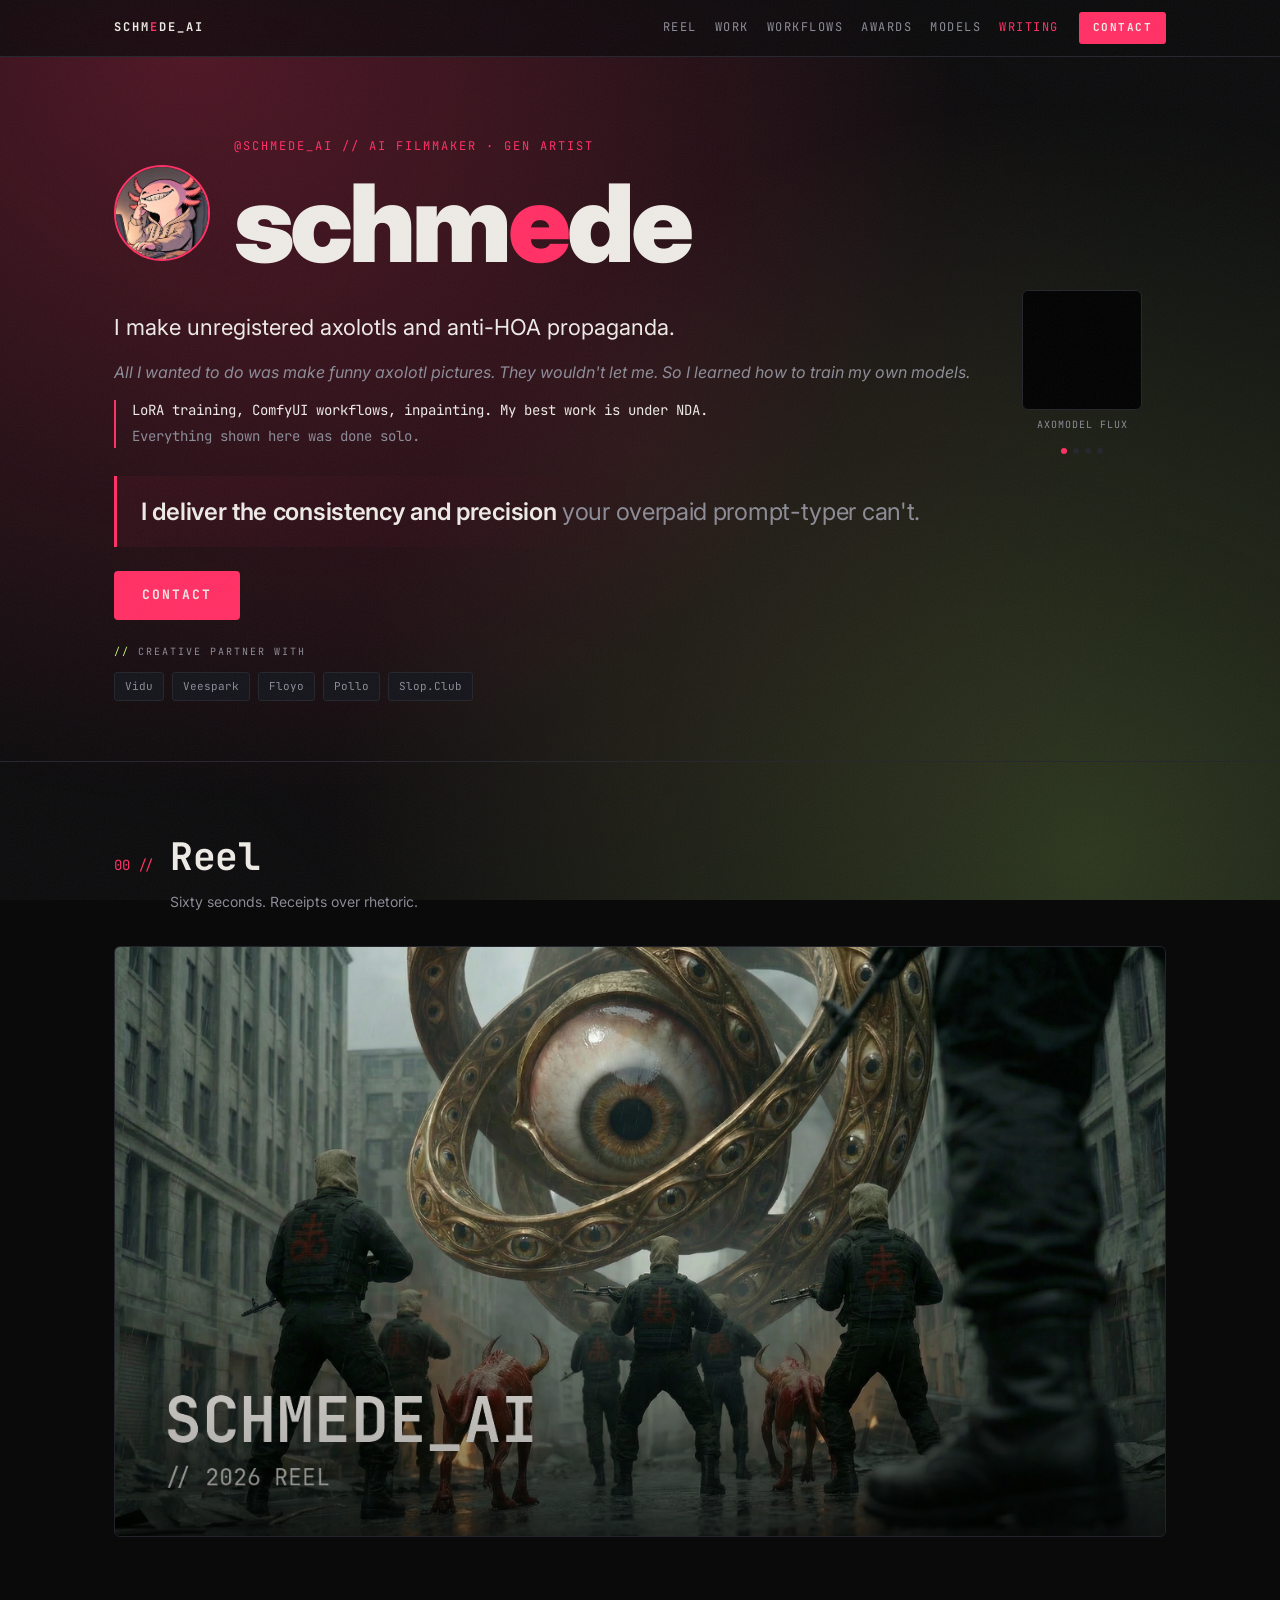
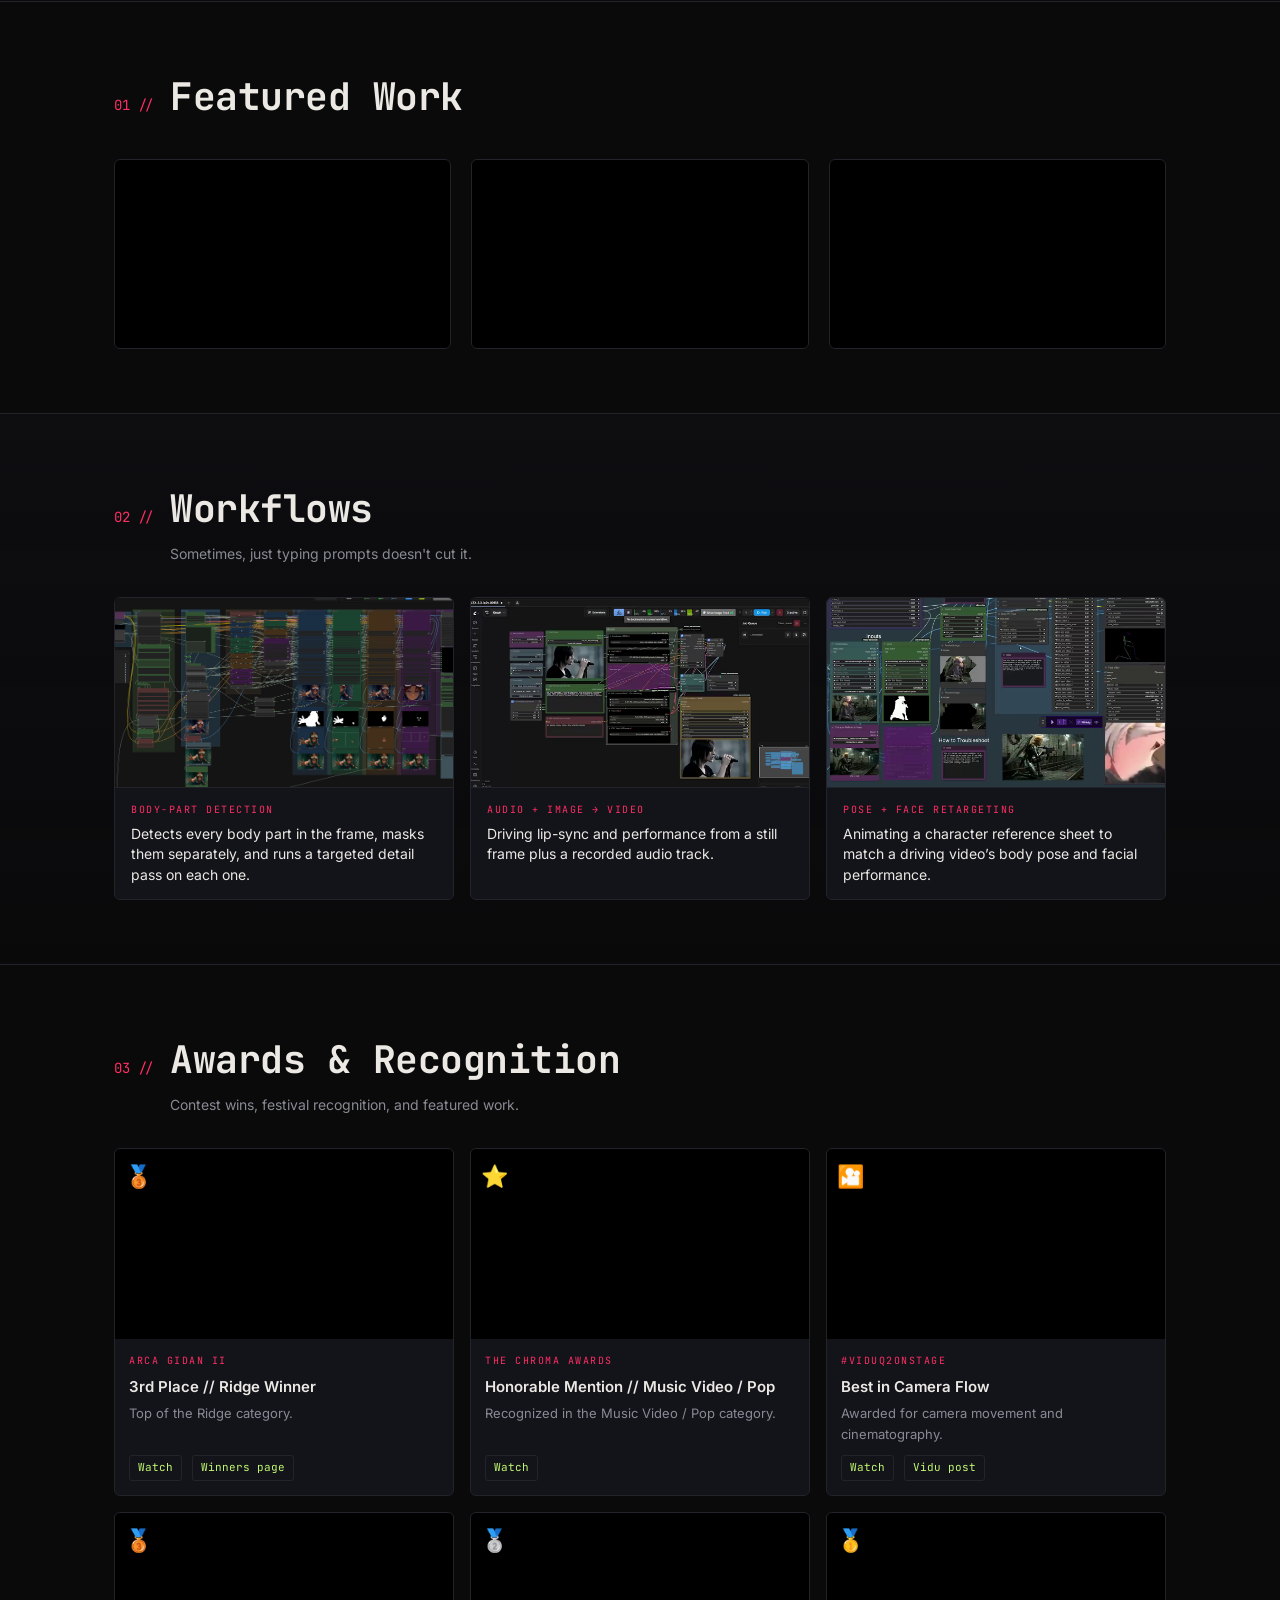
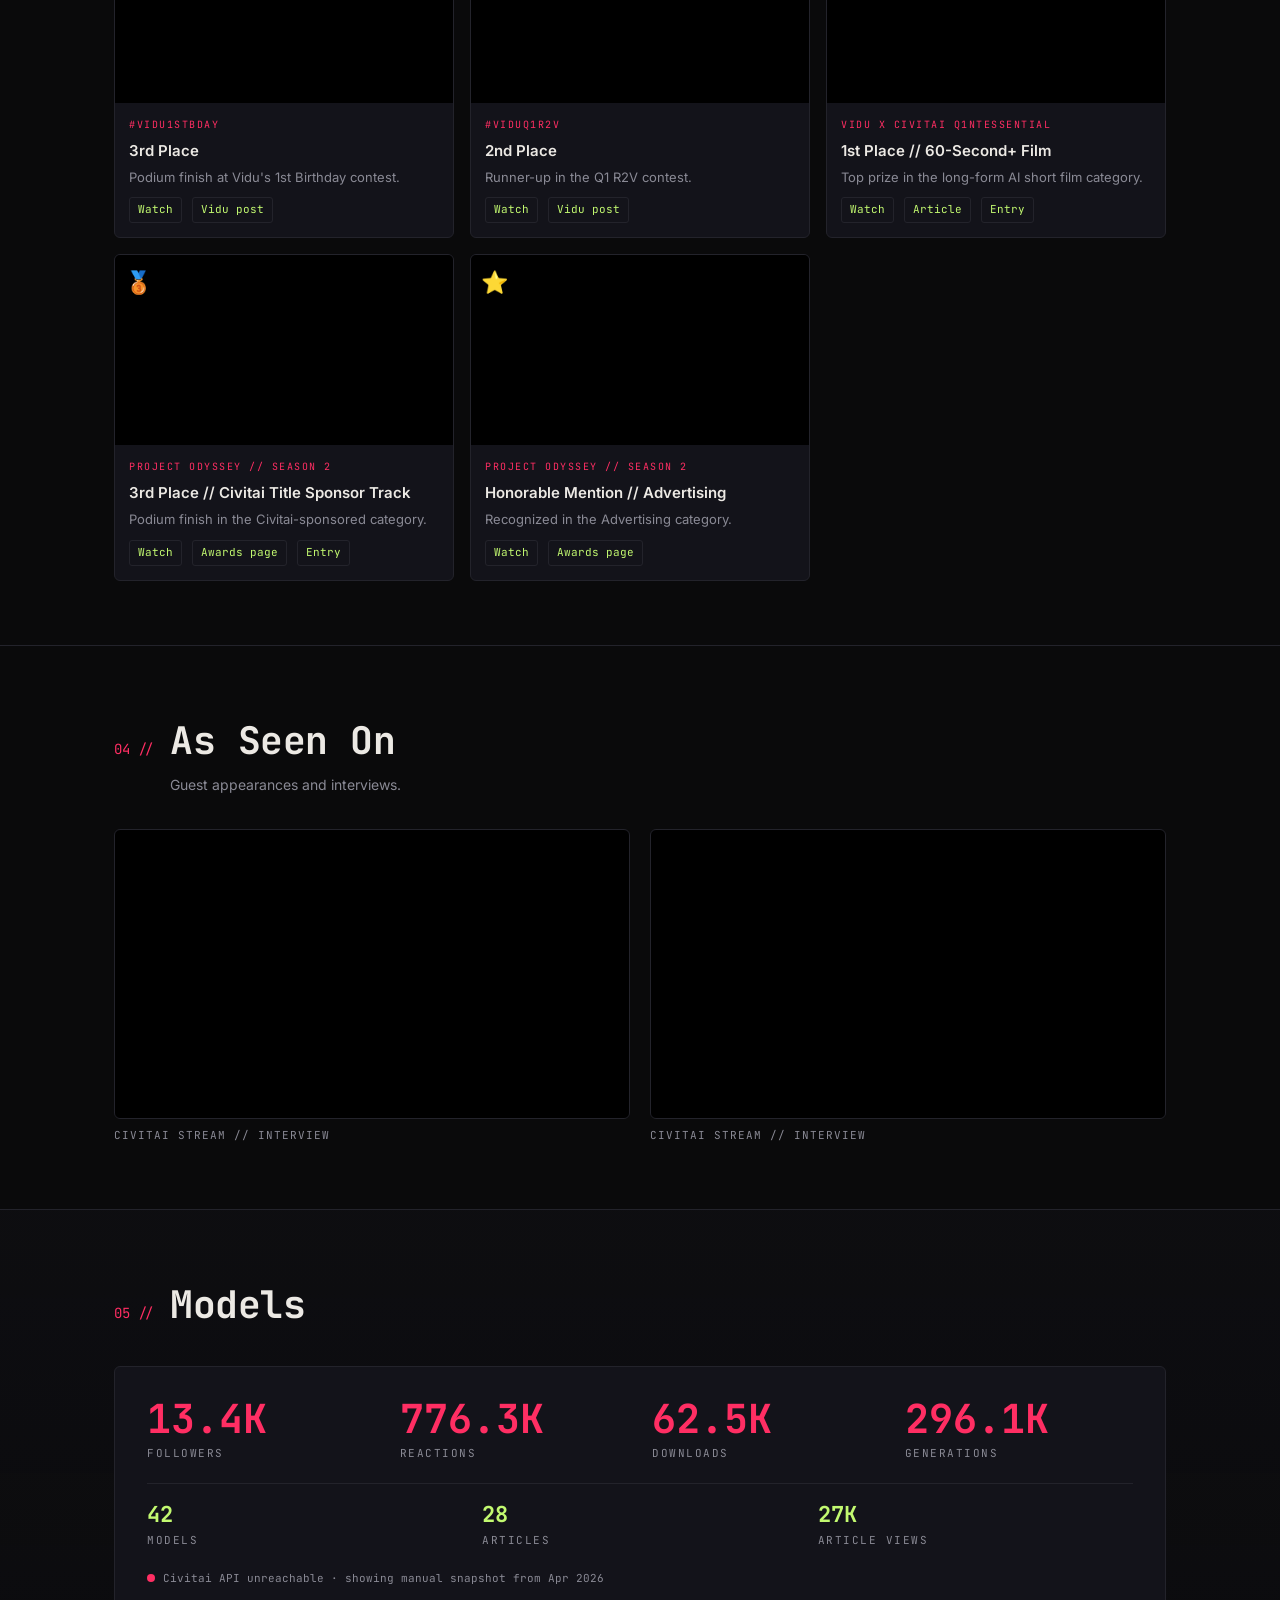
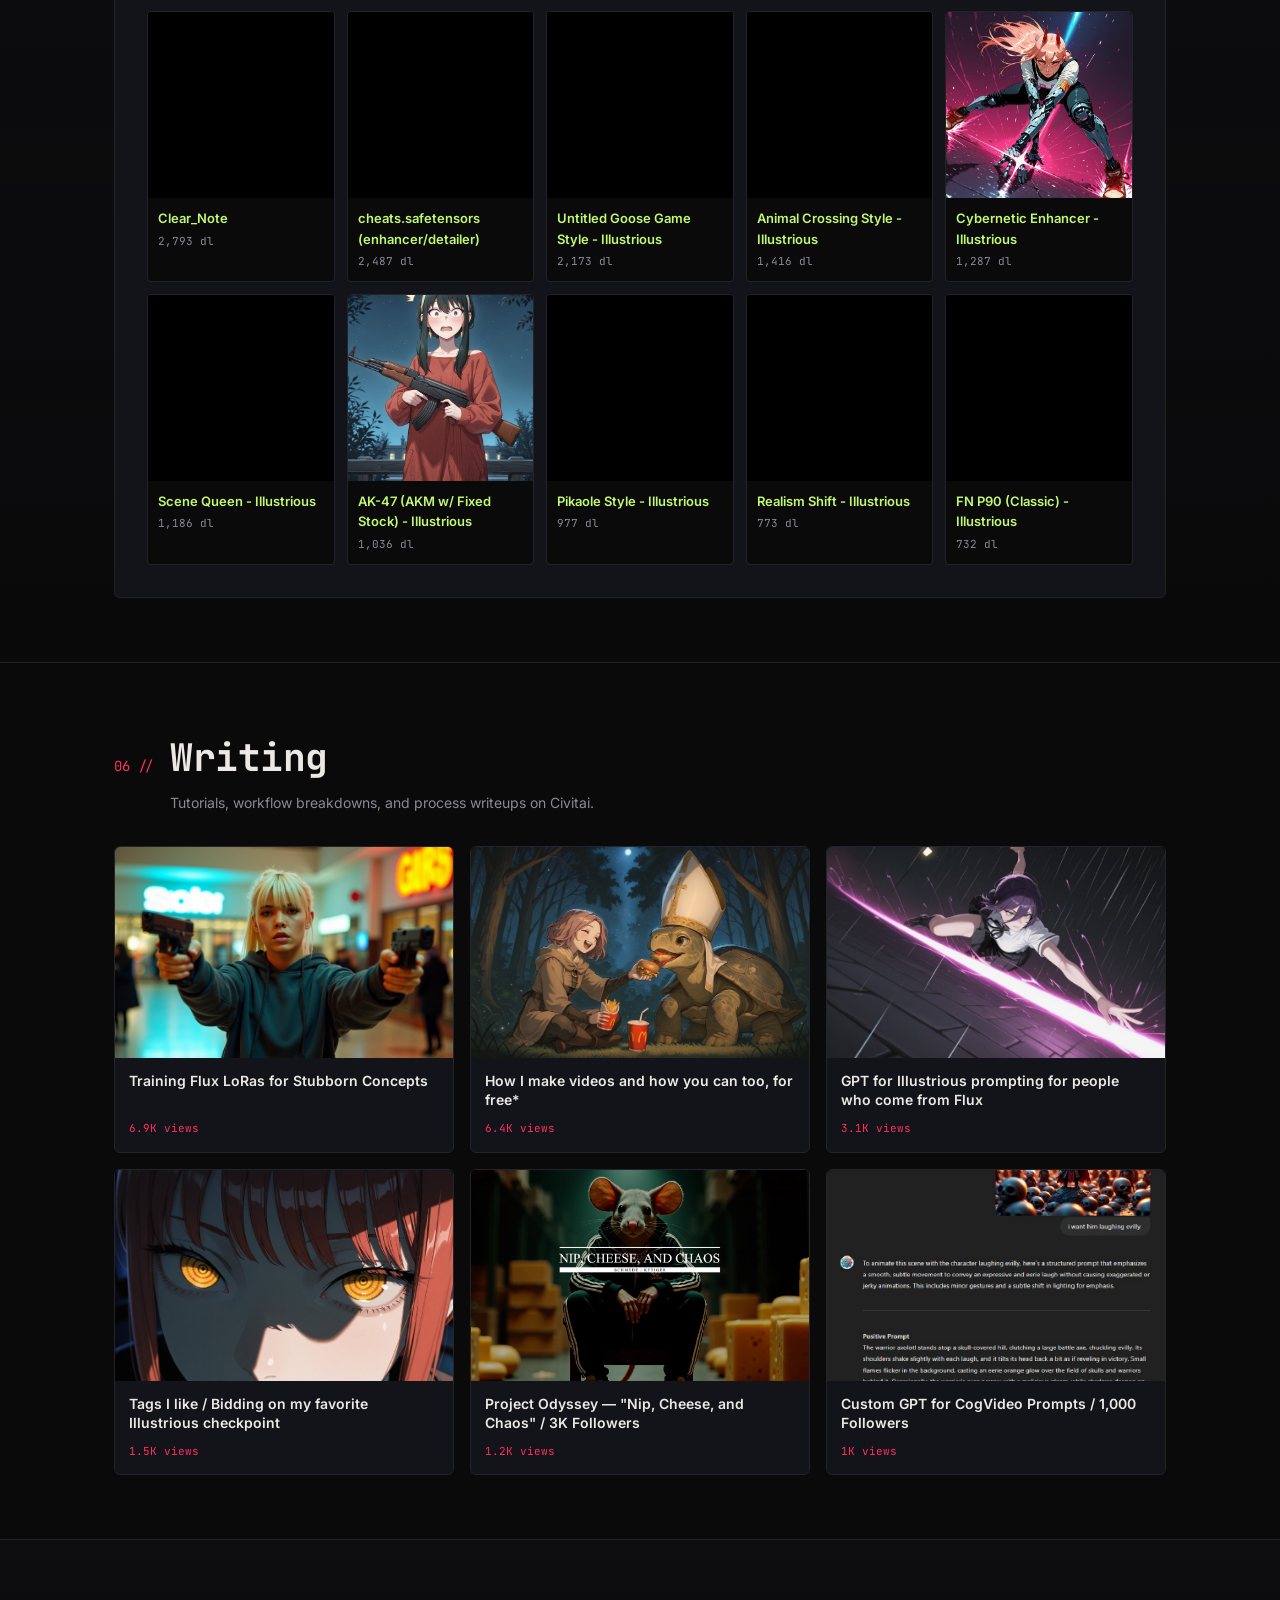
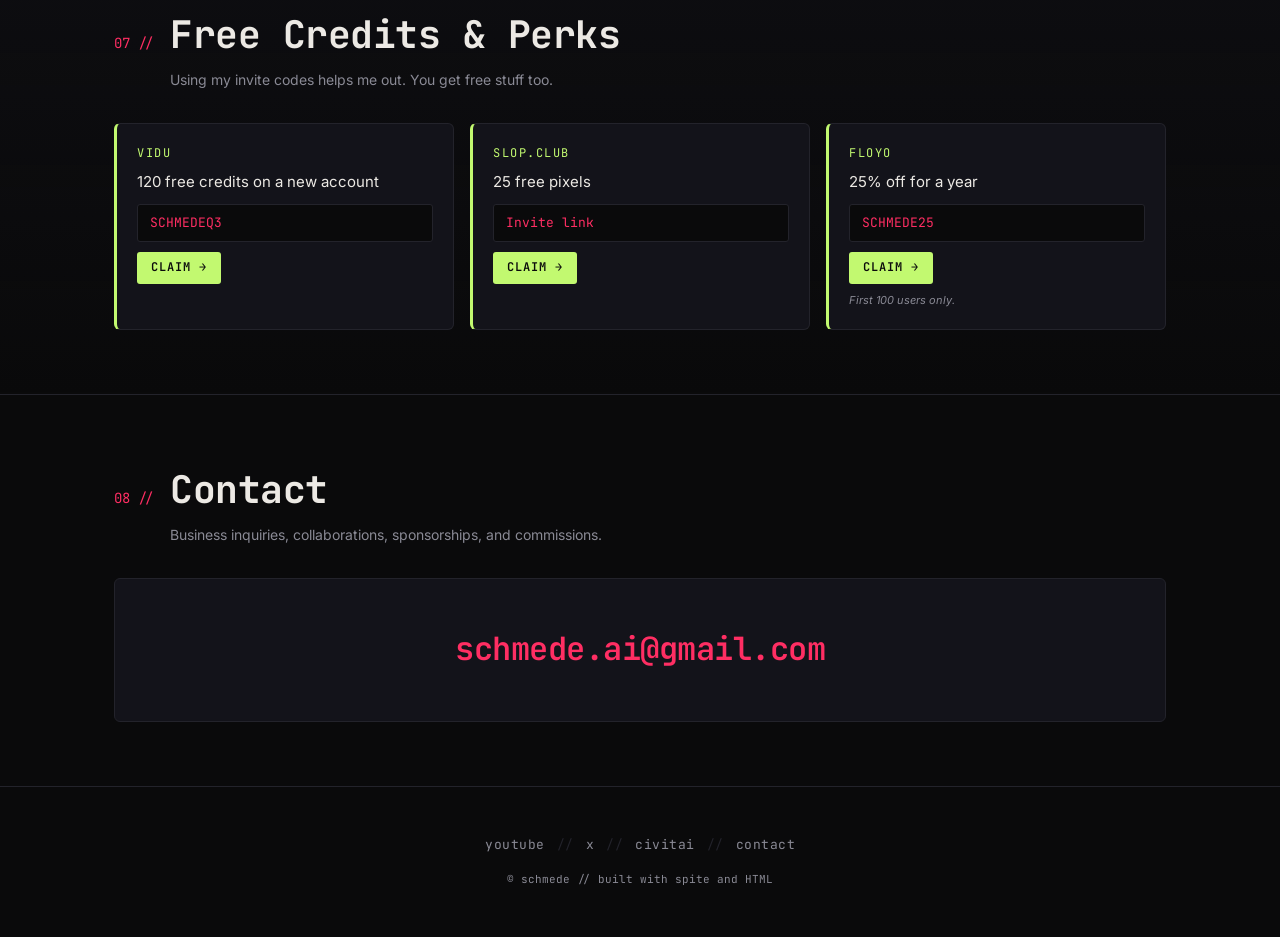
==== commit 13327dc5: "Add files via upload" ====
--- a/index.html
+++ b/index.html
@@ -738,10 +738,26 @@
     border-color: var(--accent);
   }
   .workflow-thumb {
+    position: relative;
     aspect-ratio: 16/9;
     background: #000 center/cover no-repeat;
     border-bottom: 1px solid var(--border);
     cursor: zoom-in;
+    overflow: hidden;
+  }
+  .workflow-video {
+    position: absolute;
+    inset: 0;
+    width: 100%;
+    height: 100%;
+    object-fit: cover;
+    opacity: 0;
+    transition: opacity 260ms ease;
+    pointer-events: none;
+    background: #000;
+  }
+  .workflow-thumb.is-previewing .workflow-video {
+    opacity: 1;
   }
 
   /* Lightbox (used for workflow thumbnails — click to enlarge)
@@ -774,6 +790,19 @@
     transition: transform 0.2s ease;
   }
   .lightbox.open .lightbox-img { transform: scale(1); }
+  .lightbox-video {
+    max-width: 100%;
+    max-height: 100%;
+    object-fit: contain;
+    border: 1px solid var(--border);
+    border-radius: 6px;
+    box-shadow: 0 20px 60px rgba(0, 0, 0, 0.6);
+    background: #000;
+    cursor: default;
+    transform: scale(0.97);
+    transition: transform 0.2s ease;
+  }
+  .lightbox.open .lightbox-video { transform: scale(1); }
   .lightbox-close {
     position: absolute;
     top: 20px;
@@ -1300,21 +1329,27 @@
 
     <div class="workflow-grid">
       <div class="workflow-card">
-        <div class="workflow-thumb" style="background-image:url('workflow-1.png')"></div>
+        <div class="workflow-thumb" style="background-image:url('workflow-1.png')">
+          <video class="workflow-video" data-src="workflow-1.mp4" muted loop playsinline preload="none"></video>
+        </div>
         <div class="workflow-body">
           <div class="workflow-tag">body-part detection</div>
           <div class="workflow-caption">Detects every body part in the frame, masks them separately, and runs a targeted detail pass on each one.</div>
         </div>
       </div>
       <div class="workflow-card">
-        <div class="workflow-thumb" style="background-image:url('workflow-2.png')"></div>
+        <div class="workflow-thumb" style="background-image:url('workflow-2.png')">
+          <video class="workflow-video" data-src="workflow-2.mp4" muted loop playsinline preload="none"></video>
+        </div>
         <div class="workflow-body">
           <div class="workflow-tag">audio + image &rarr; video</div>
           <div class="workflow-caption">Driving lip-sync and performance from a still frame plus a recorded audio track.</div>
         </div>
       </div>
       <div class="workflow-card">
-        <div class="workflow-thumb" style="background-image:url('workflow-3.png')"></div>
+        <div class="workflow-thumb" style="background-image:url('workflow-3.png')">
+          <video class="workflow-video" data-src="workflow-3.mp4" muted loop playsinline preload="none"></video>
+        </div>
         <div class="workflow-body">
           <div class="workflow-tag">pose + face retargeting</div>
           <div class="workflow-caption">Animating a character reference sheet to match a driving video&rsquo;s body pose and facial performance.</div>
@@ -2146,9 +2181,10 @@
 </script>
 
 <!-- Lightbox overlay (used by workflow thumbnails) -->
-<div class="lightbox" id="lightbox" role="dialog" aria-modal="true" aria-label="Image viewer">
+<div class="lightbox" id="lightbox" role="dialog" aria-modal="true" aria-label="Workflow viewer">
   <button class="lightbox-close" id="lightbox-close" aria-label="Close">&times;</button>
-  <img class="lightbox-img" id="lightbox-img" alt="">
+  <img class="lightbox-img" id="lightbox-img" alt="" hidden>
+  <video class="lightbox-video" id="lightbox-video" muted loop playsinline controls hidden></video>
 </div>
 
 <script>
@@ -2156,30 +2192,69 @@
   (function () {
     const lb = document.getElementById('lightbox');
     const lbImg = document.getElementById('lightbox-img');
+    const lbVid = document.getElementById('lightbox-video');
     const lbClose = document.getElementById('lightbox-close');
-    if (!lb || !lbImg || !lbClose) return;
-
-    function openLB(src, alt) {
-      lbImg.src = src;
-      lbImg.alt = alt || '';
+    if (!lb || !lbImg || !lbVid || !lbClose) return;
+
+    function openLB(src, alt, isVideo) {
+      if (isVideo) {
+        lbVid.src = src;
+        lbVid.hidden = false;
+        lbImg.hidden = true;
+        lbVid.play().catch(() => {});
+      } else {
+        lbImg.src = src;
+        lbImg.alt = alt || '';
+        lbImg.hidden = false;
+        lbVid.hidden = true;
+      }
       lb.classList.add('open');
       document.body.style.overflow = 'hidden';
     }
     function closeLB() {
       lb.classList.remove('open');
       lbImg.removeAttribute('src');
+      lbVid.pause();
+      lbVid.removeAttribute('src');
+      lbVid.load();
       document.body.style.overflow = '';
     }
 
     document.querySelectorAll('.workflow-thumb').forEach(el => {
       el.addEventListener('click', () => {
+        const caption = el.parentElement?.querySelector('.workflow-caption')?.textContent || '';
+        const v = el.querySelector('.workflow-video');
+        if (v && v.dataset.src) {
+          // Stop the hover preview cleanly, then open the video in the lightbox.
+          v.pause();
+          v.currentTime = 0;
+          el.classList.remove('is-previewing');
+          openLB(v.dataset.src, caption, true);
+          return;
+        }
+        // No video attached — fall back to showing the poster image.
         const bg = el.style.backgroundImage || '';
         const m = bg.match(/url\(["']?([^"')]+)["']?\)/);
-        if (m && m[1]) {
-          const caption = el.parentElement?.querySelector('.workflow-caption')?.textContent || '';
-          openLB(m[1], caption);
-        }
+        if (m && m[1]) openLB(m[1], caption, false);
       });
+
+      // Hover-to-preview: load + play on pointer enter, pause + reset on leave.
+      // Touch falls through to the click-to-lightbox handler above.
+      const video = el.querySelector('.workflow-video');
+      if (video && video.dataset.src) {
+        const play = () => {
+          if (!video.src) video.src = video.dataset.src;
+          video.play().catch(() => {});
+          el.classList.add('is-previewing');
+        };
+        const stop = () => {
+          video.pause();
+          video.currentTime = 0;
+          el.classList.remove('is-previewing');
+        };
+        el.addEventListener('pointerenter', e => { if (e.pointerType !== 'touch') play(); });
+        el.addEventListener('pointerleave', e => { if (e.pointerType !== 'touch') stop(); });
+      }
     });
 
     lb.addEventListener('click', e => {
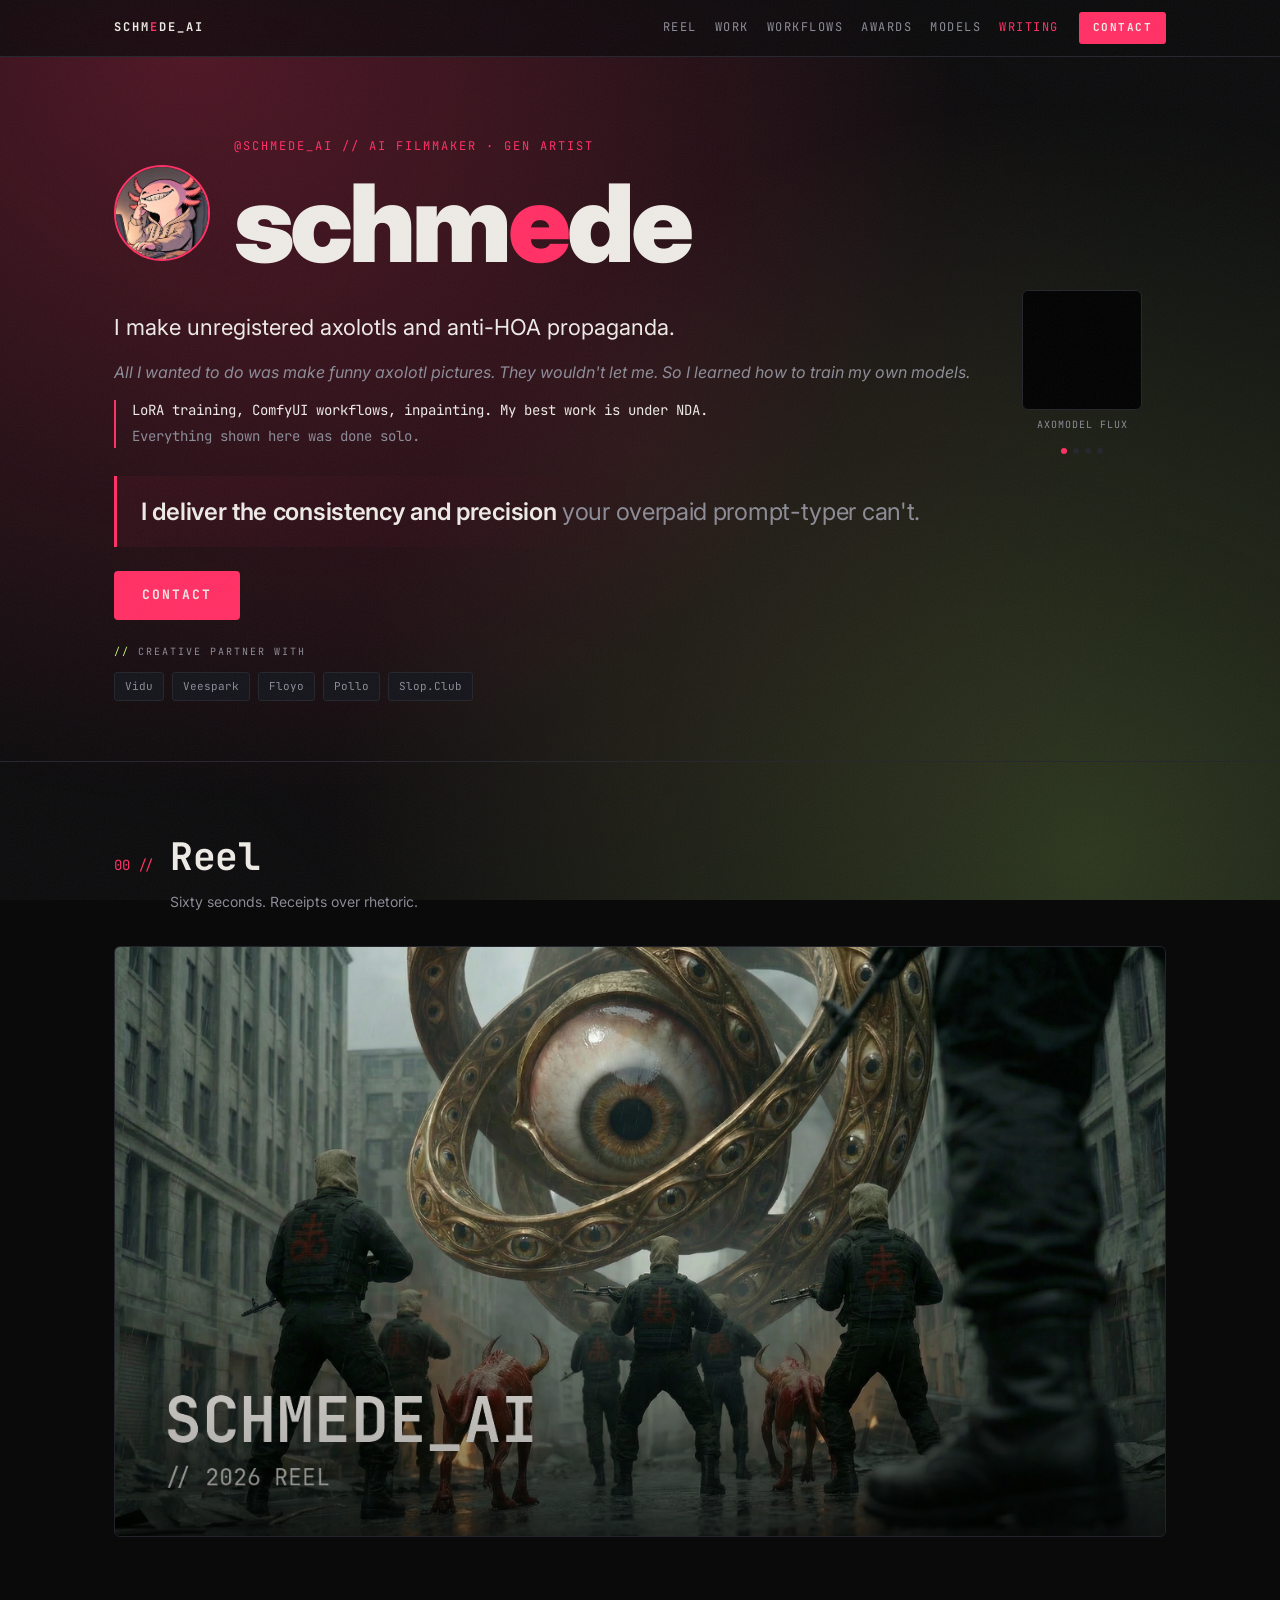
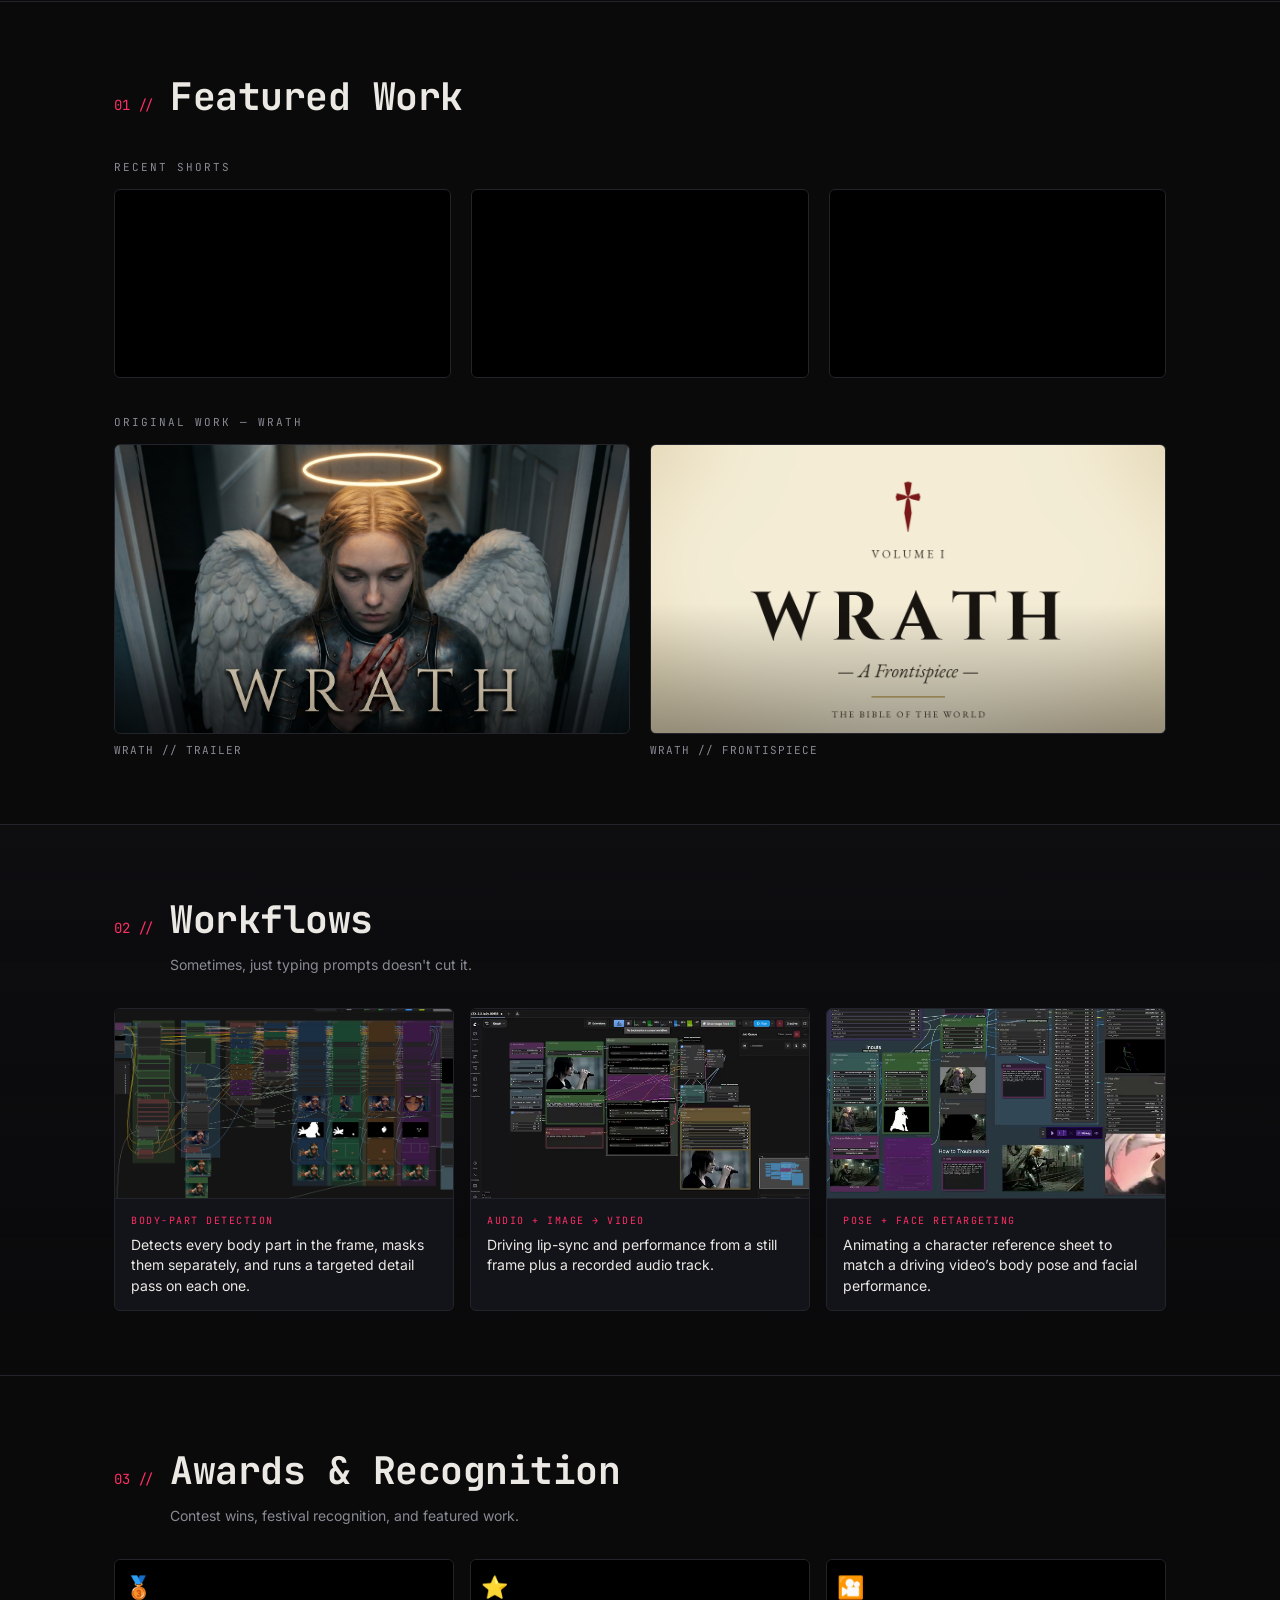
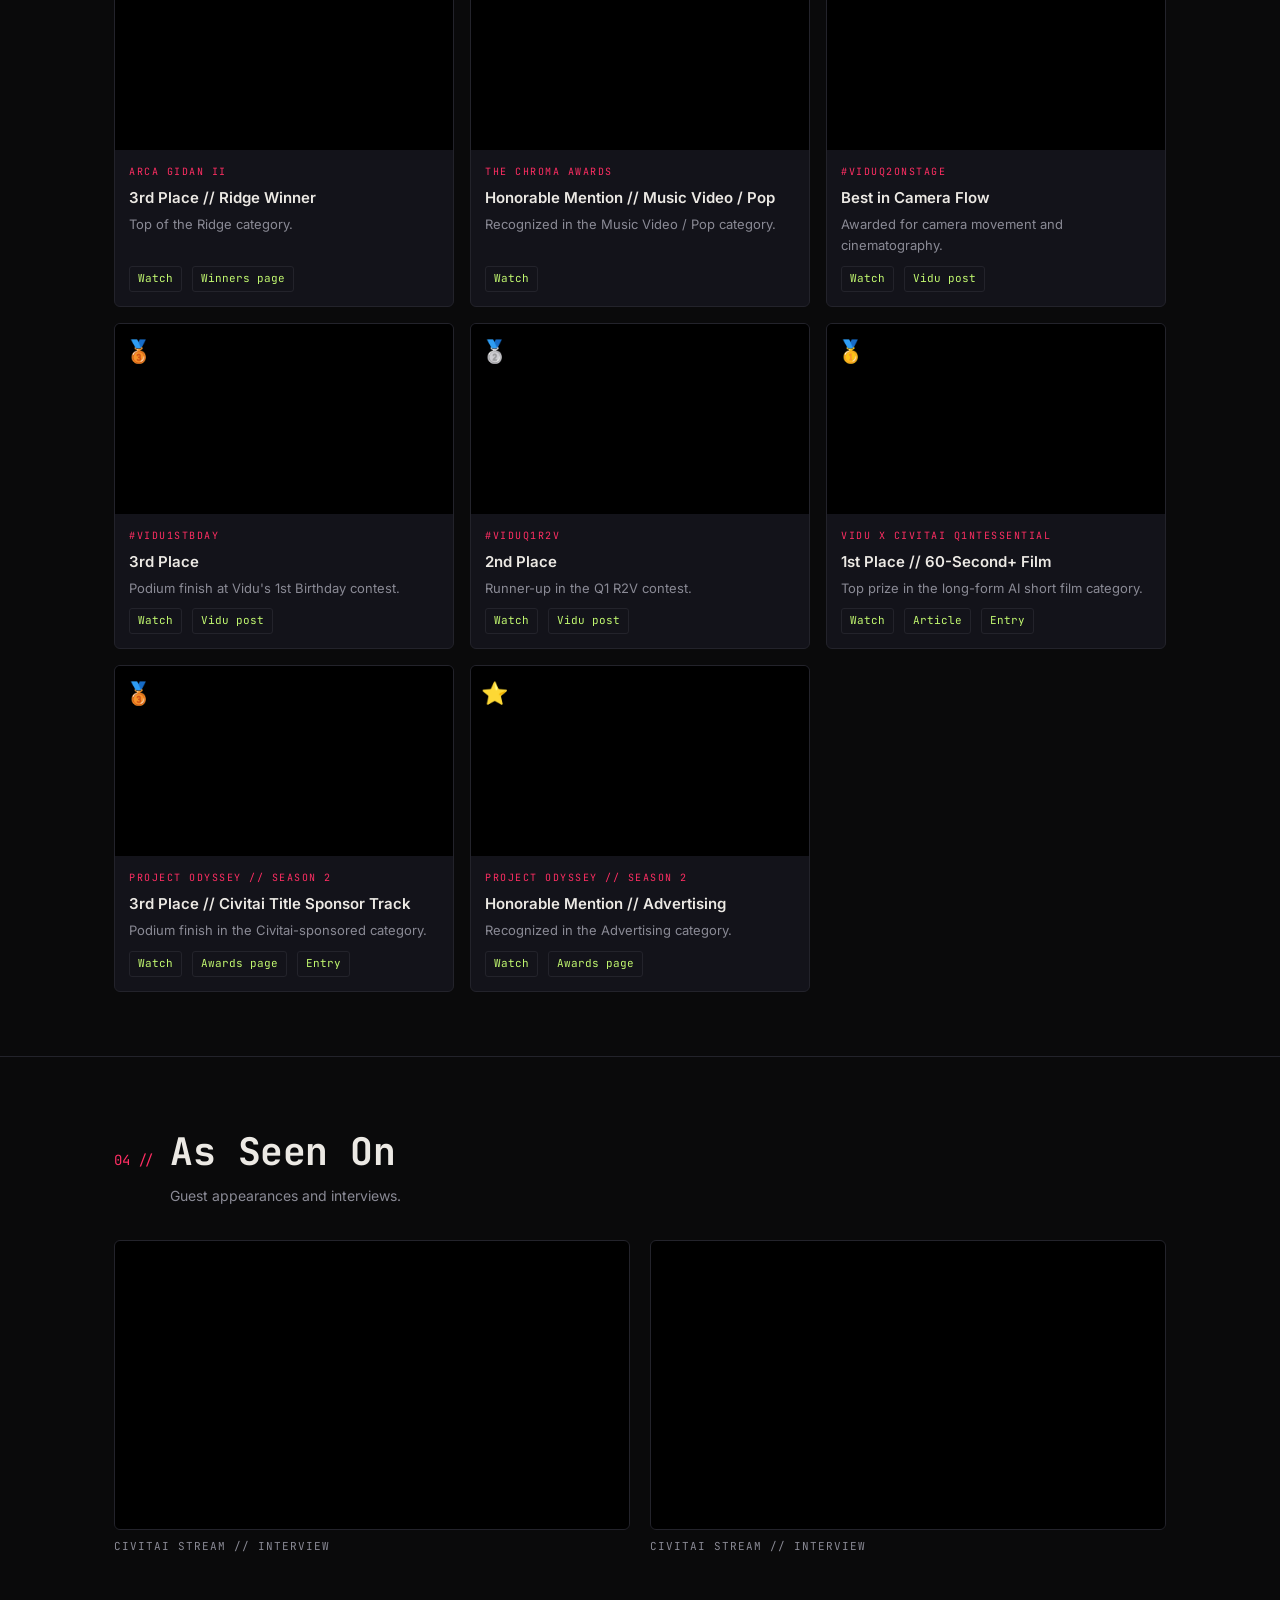
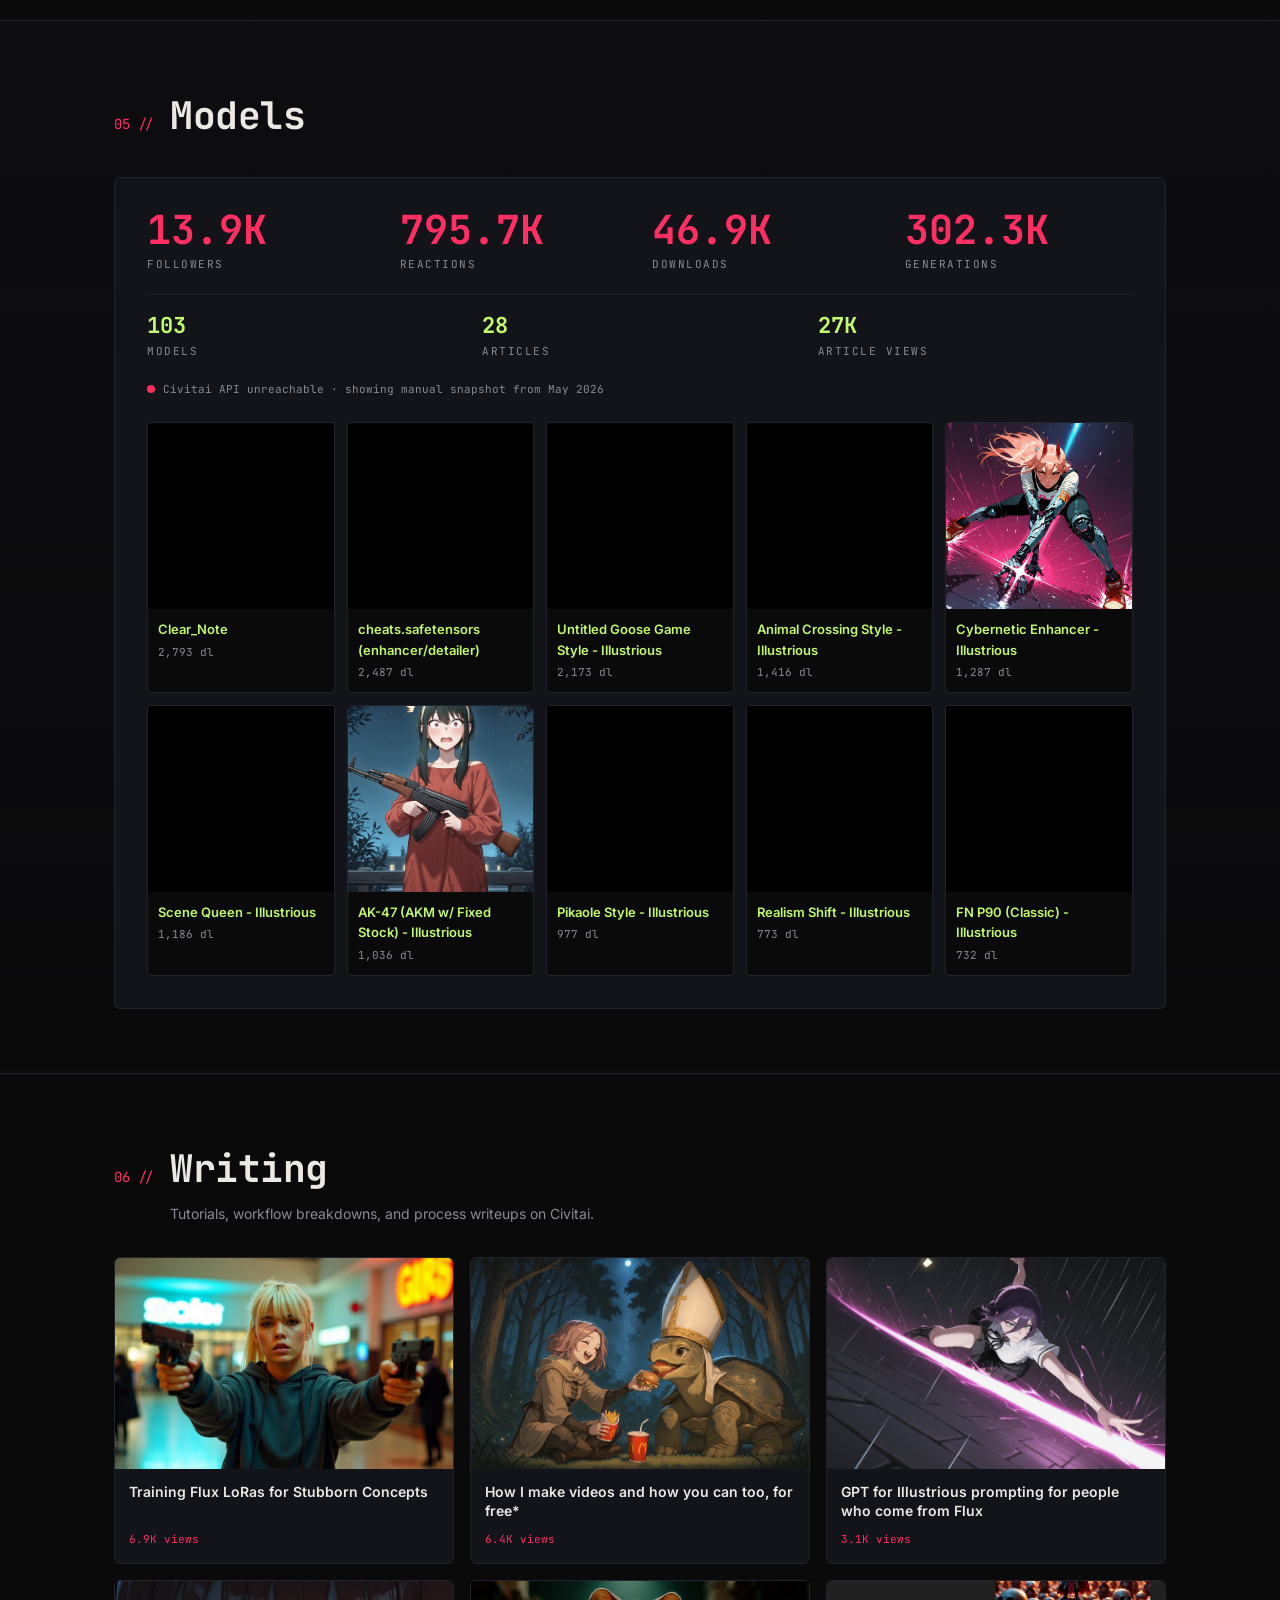
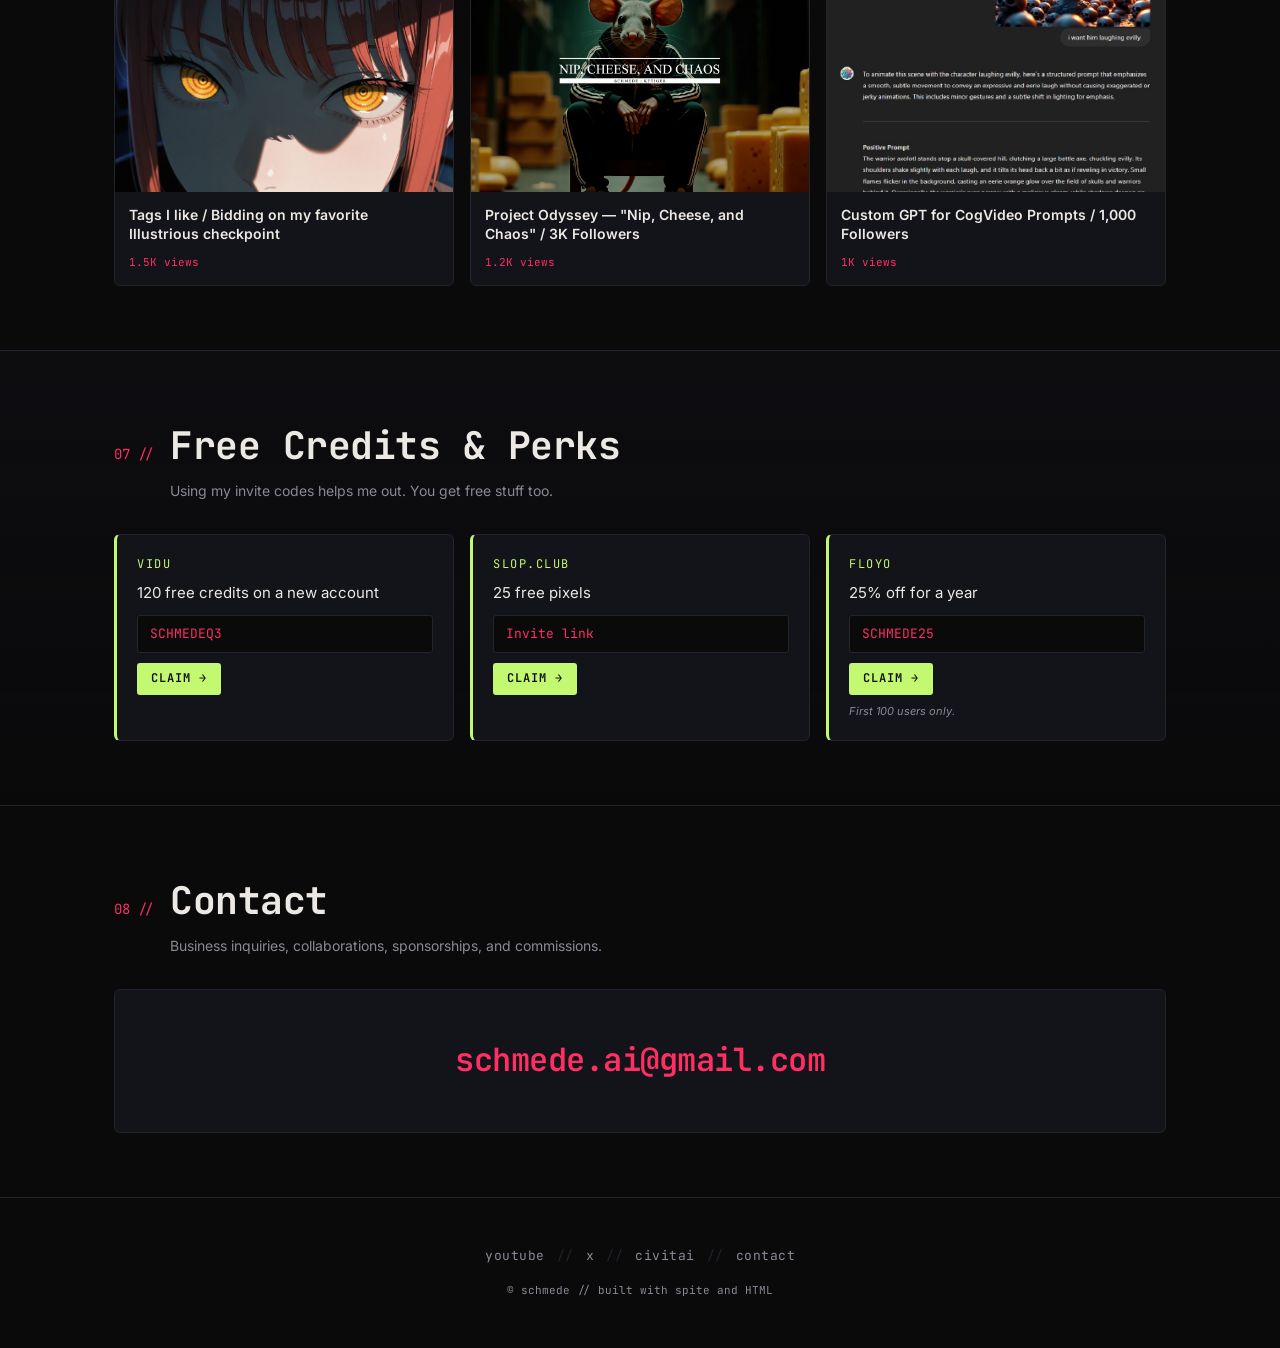
==== commit 53a1aef6: "Add files via upload" ====
--- a/index.html
+++ b/index.html
@@ -1022,6 +1022,26 @@
   /* Section rhythm: alternate tonal shift so the page has tempo */
   section.alt-bg {
     background: linear-gradient(180deg, rgba(19, 19, 26, 0.4), rgba(19, 19, 26, 0));
+  }
+
+  /* Subsection eyebrow inside a section (e.g., "Recent Shorts" / "Original Work — Wrath") */
+  .subsection-label {
+    font-family: var(--mono);
+    font-size: 11px;
+    letter-spacing: 0.18em;
+    text-transform: uppercase;
+    color: var(--ink-dim);
+    margin: 0 0 12px;
+  }
+  .video-grid + .subsection-label {
+    margin-top: 36px;
+  }
+  /* Anchor wrapping a feat-thumb (e.g., the Frontispiece tile that opens an external page).
+     Ensures the link doesn't inherit default underline/color and lets the inner thumb's hover state win. */
+  .feat-thumb-link {
+    display: block;
+    text-decoration: none;
+    color: inherit;
   }
 
   /* Click-to-load Featured Work thumbs */
@@ -1306,11 +1326,27 @@
       </div>
     </div>
 
-    <!-- Click opens a modal; iframe only mounts when the user commits. -->
+    <!-- Recent Shorts: existing 3 short-film tiles -->
+    <div class="subsection-label">Recent Shorts</div>
     <div class="video-grid">
       <div class="feat-thumb" data-yt="NwMVHjgSSSE" style="background-image:url('https://img.youtube.com/vi/NwMVHjgSSSE/maxresdefault.jpg')" role="button" tabindex="0" aria-label="Play Featured Work 01"></div>
       <div class="feat-thumb" data-yt="oY-X9vwLRtY" style="background-image:url('https://img.youtube.com/vi/oY-X9vwLRtY/maxresdefault.jpg')" role="button" tabindex="0" aria-label="Play Featured Work 02"></div>
       <div class="feat-thumb" data-yt="_6YD1V-w9Fc" style="background-image:url('https://img.youtube.com/vi/_6YD1V-w9Fc/maxresdefault.jpg')" role="button" tabindex="0" aria-label="Play Featured Work 03"></div>
+    </div>
+
+    <!-- Original Work — Wrath: trailer + Frontispiece, As-Seen-On-style 2-up with captions -->
+    <div class="subsection-label">Original Work — Wrath</div>
+    <div class="video-grid">
+      <div>
+        <div class="feat-thumb" data-yt="RcJJOw__tIc" style="background-image:url('wrath_trailer_thumb.jpg')" role="button" tabindex="0" aria-label="Play Wrath trailer"></div>
+        <div class="video-label">Wrath // Trailer</div>
+      </div>
+      <div>
+        <a class="feat-thumb-link" href="docs/pitch_docs/web/" rel="noopener" aria-label="Open the Wrath Frontispiece">
+          <div class="feat-thumb" style="background-image:url('wrath_frontispiece_thumb.png');background-size:cover;background-position:center;"></div>
+        </a>
+        <div class="video-label">Wrath // Frontispiece</div>
+      </div>
     </div>
 
   </div>
@@ -1901,18 +1937,18 @@
     // Manual snapshots. Public API doesn't expose:
     //  - user-level follower / generation totals
     //  - articles (/api/v1/articles 404s; /api/trpc has no CORS header from github.io)
-    // Update these when the profile moves meaningfully. Last updated: 2026-04-15.
+    // Update these when the profile moves meaningfully. Last updated: 2026-05-05.
     // downloads/modelCount are used as ultimate fallback if both live API
     // AND localStorage cache are unavailable (e.g. first-time visitor during outage).
     const MANUAL = {
-      followers: 13400,
-      generations: 296100,
-      reactions: 776300,
-      downloads: 62500,       // ultimate fallback — snapshot of total model downloads
-      modelCount: 42,         // ultimate fallback — snapshot of published model count
+      followers: 13900,
+      generations: 302300,
+      reactions: 795700,
+      downloads: 46900,       // ultimate fallback — snapshot of total model downloads
+      modelCount: 103,        // ultimate fallback — snapshot of published model count
       articleCount: 28,
       articleViews: 27026,
-      asOf: 'Apr 2026'
+      asOf: 'May 2026'
     };
 
     // Hand-curated top models — snapshot of the top 10 by downloads at the time
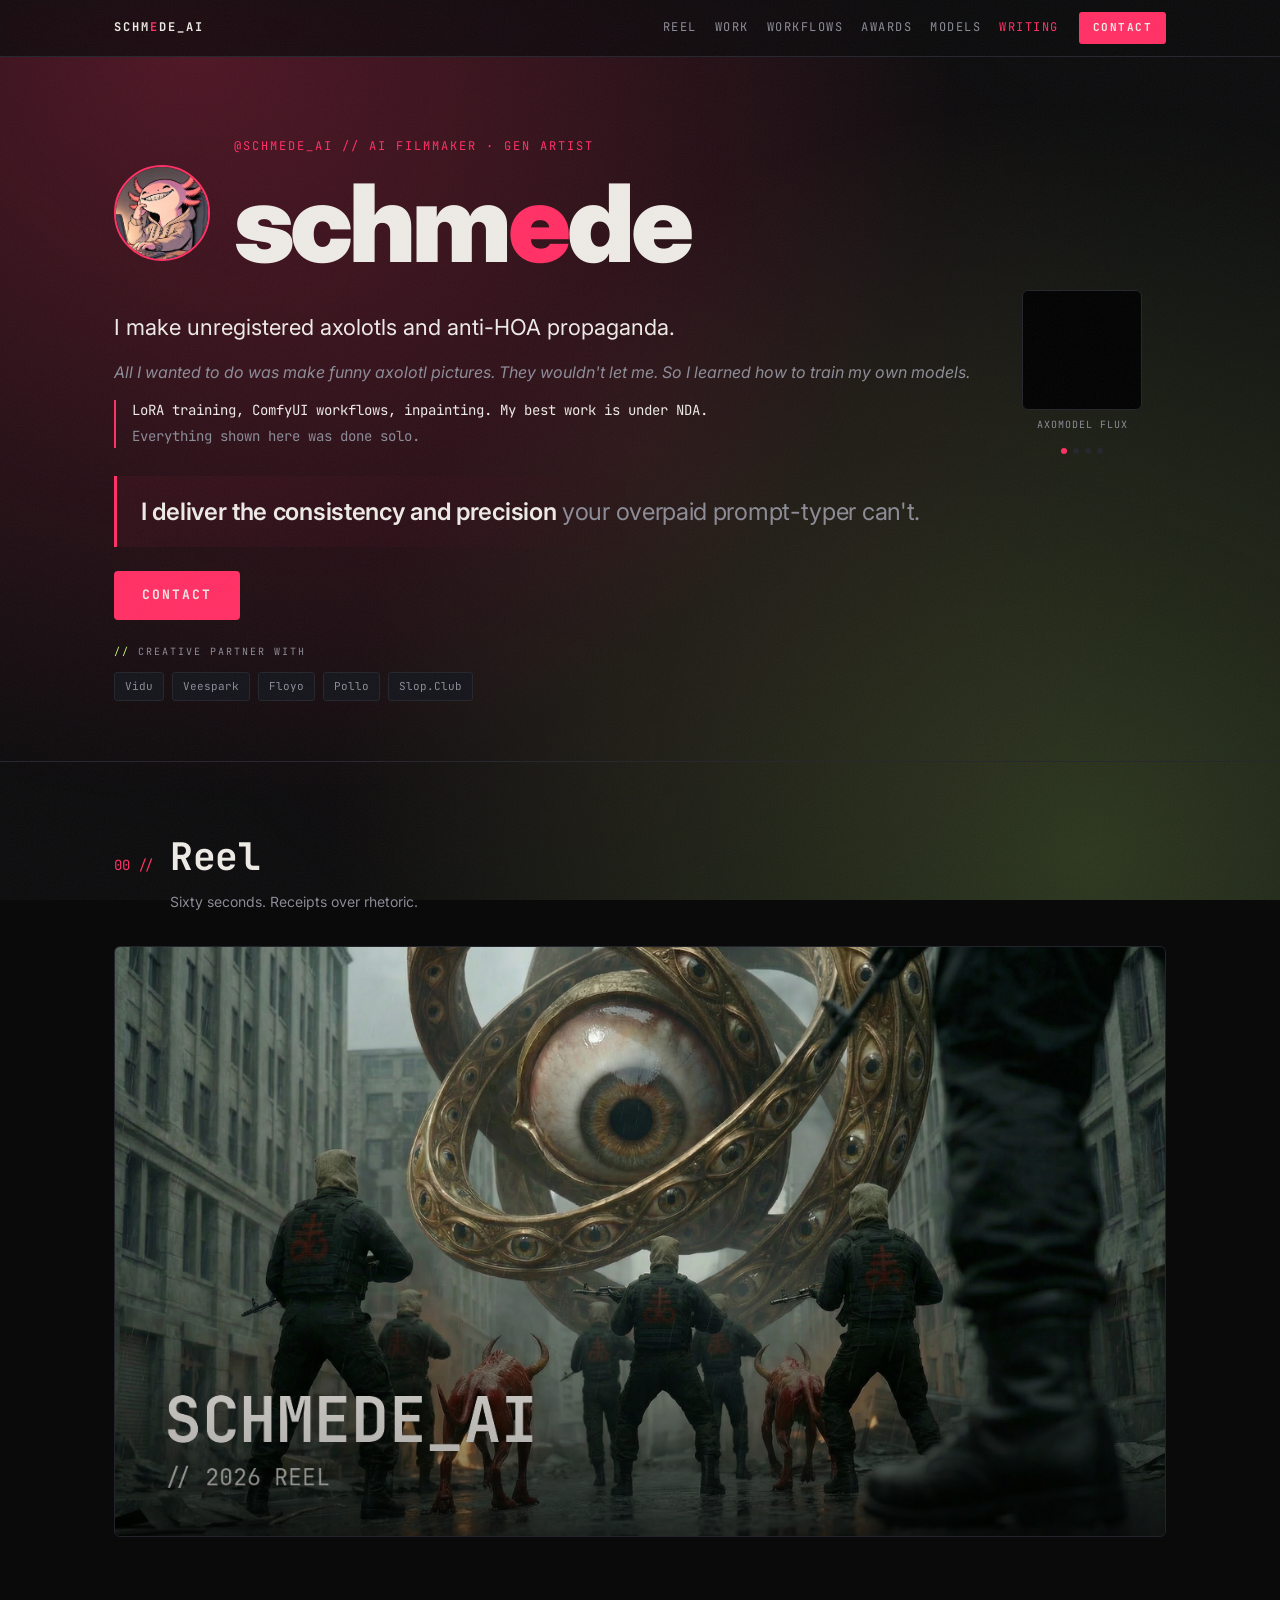
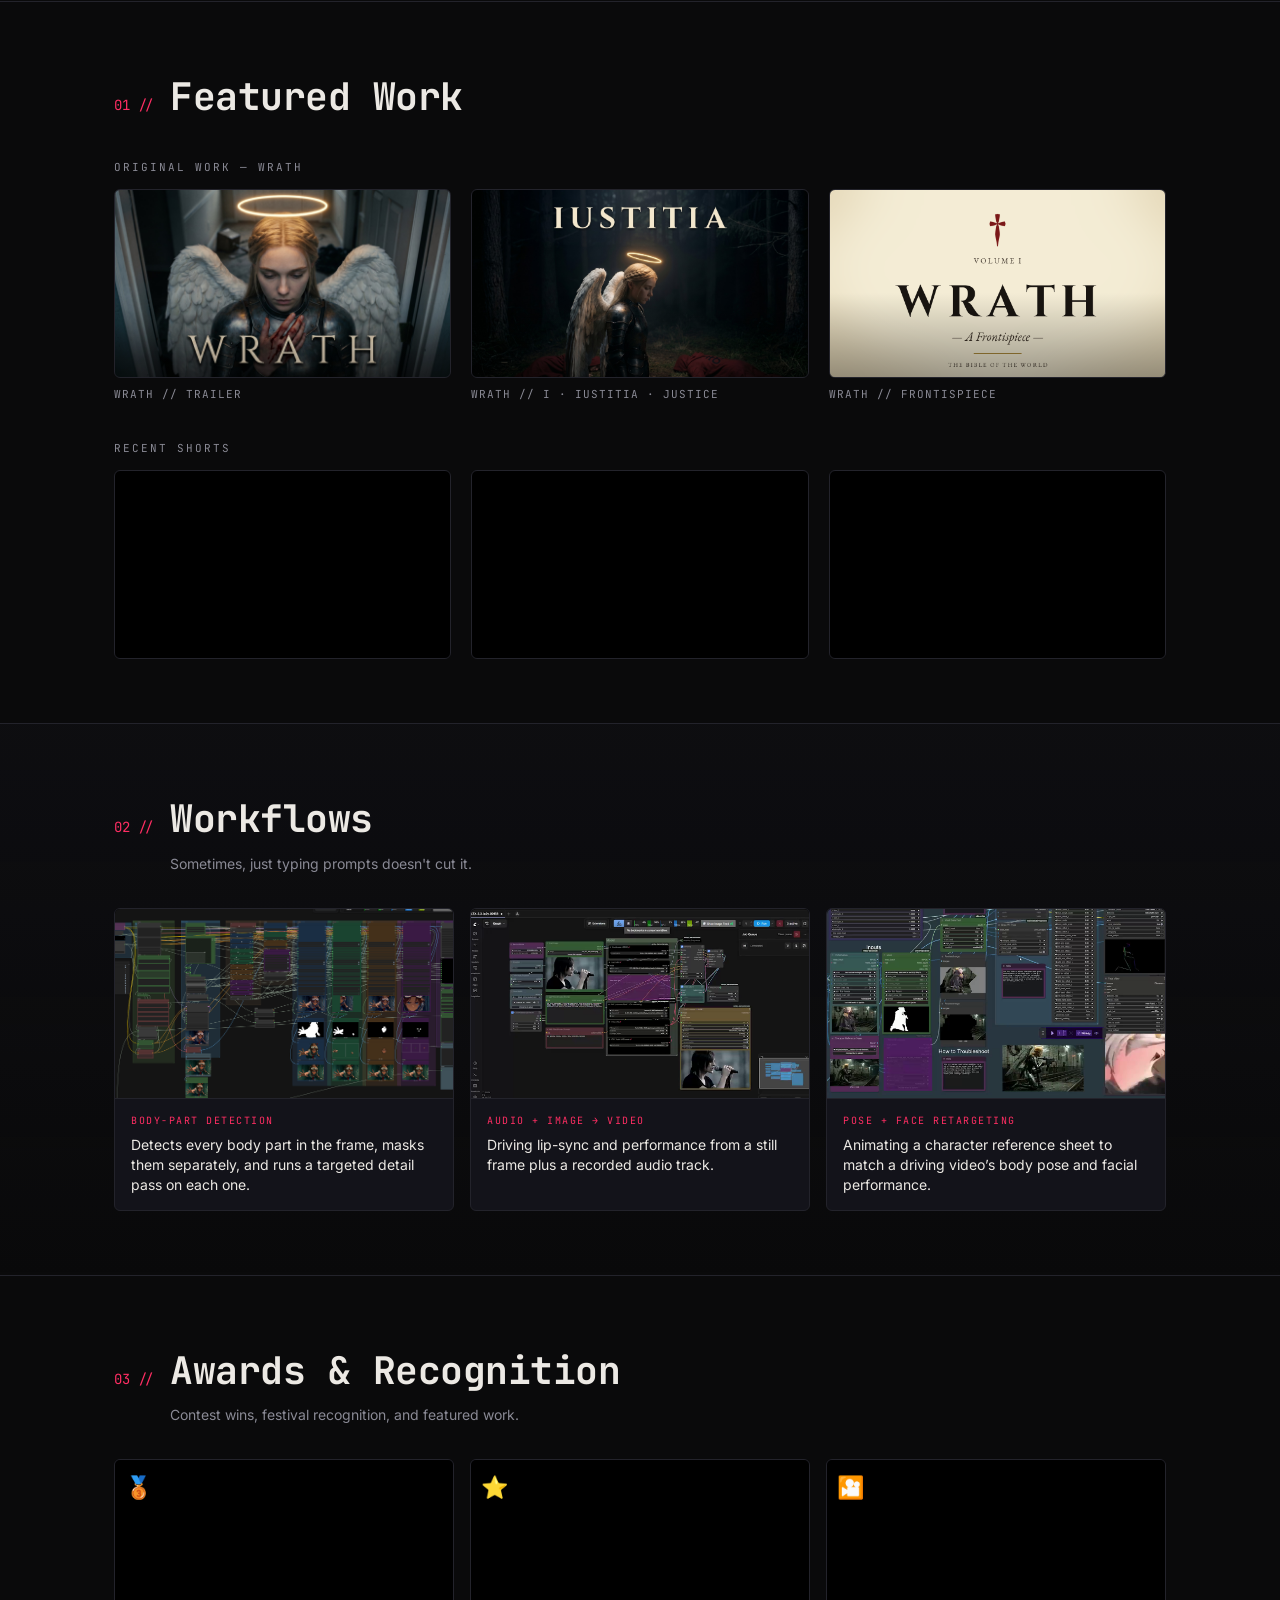
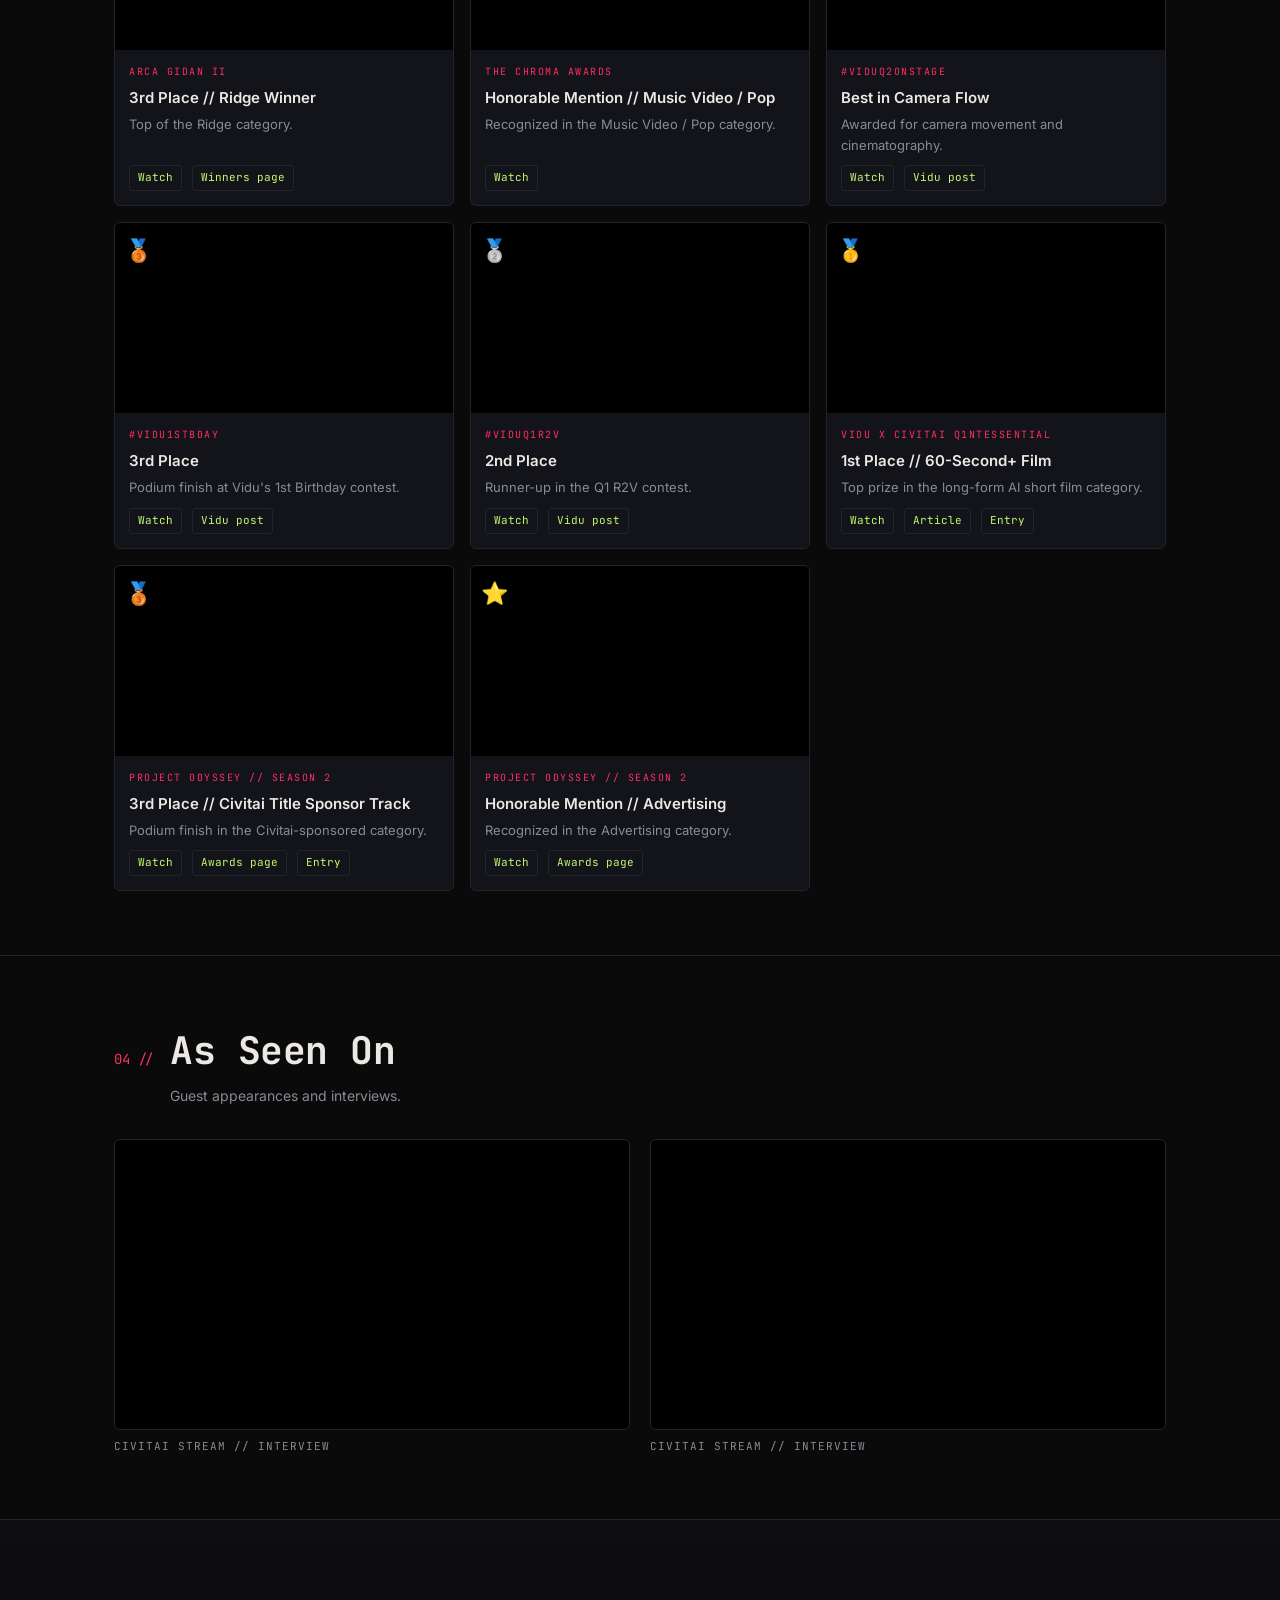
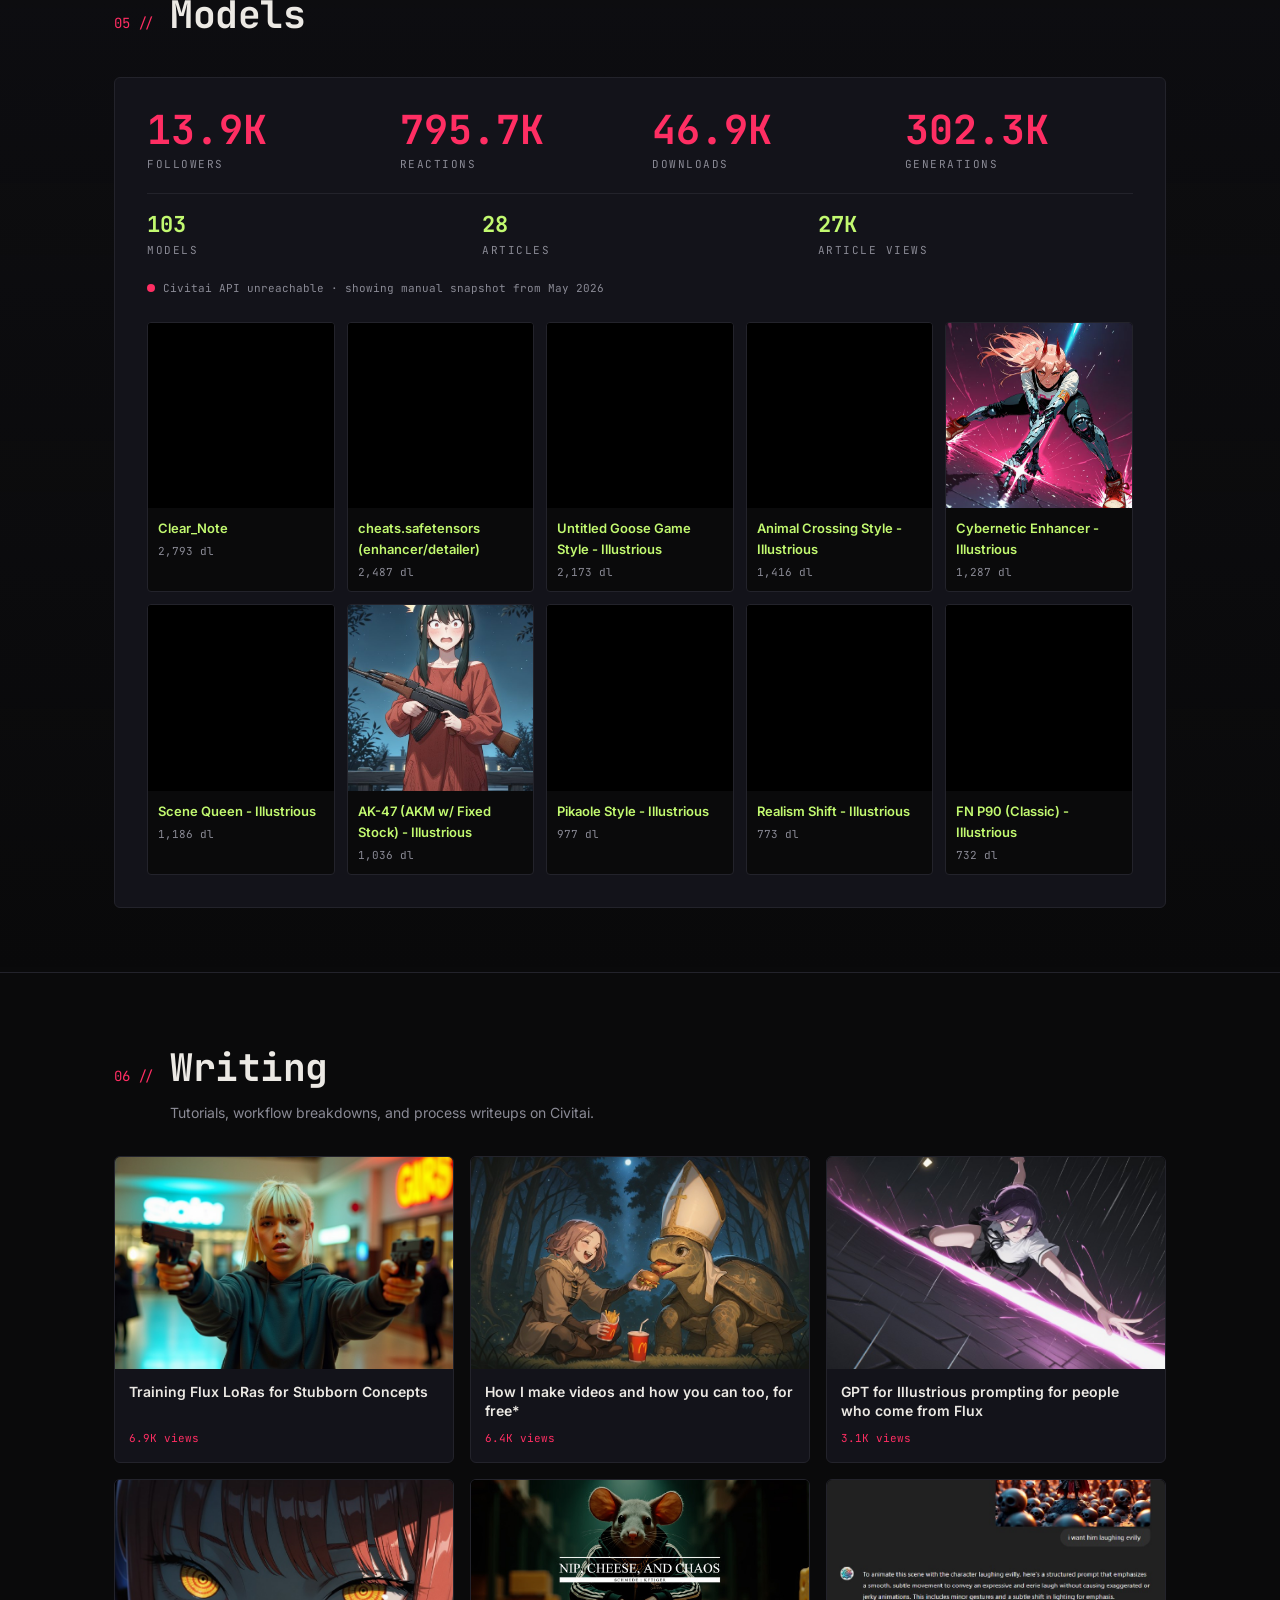
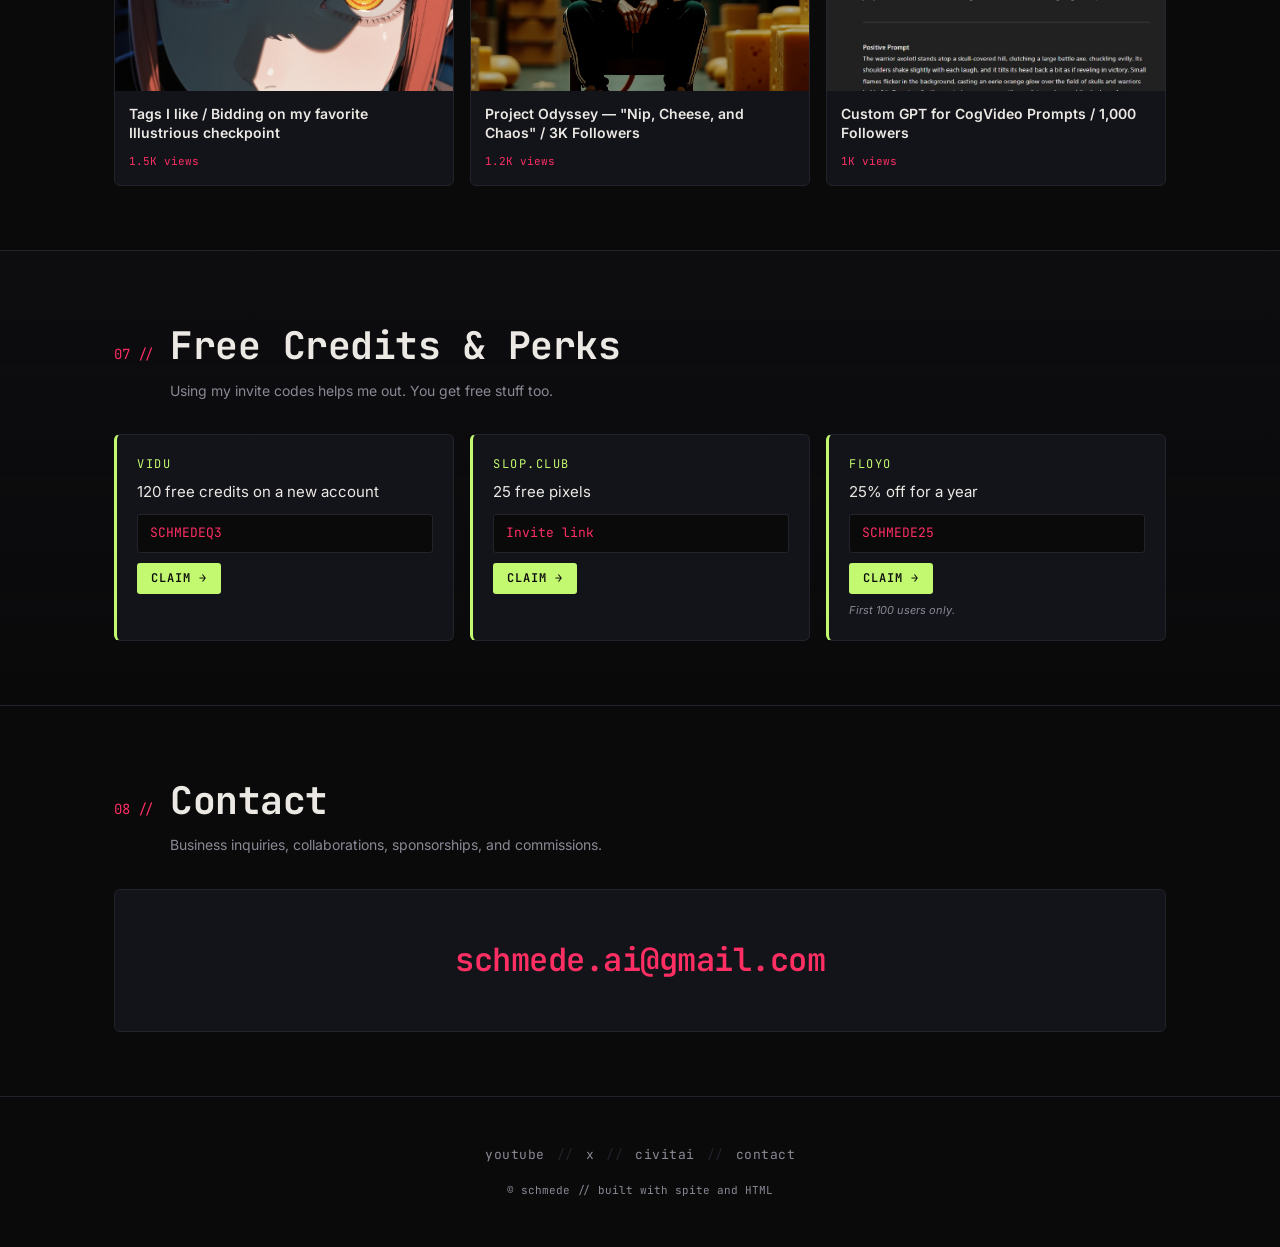
==== commit b421c841: "Add files via upload" ====
--- a/index.html
+++ b/index.html
@@ -1326,27 +1326,31 @@
       </div>
     </div>
 
+    <!-- Original Work — Wrath: trailer, ep 01, frontispiece. 3-up to match Recent Shorts spacing. -->
+    <div class="subsection-label">Original Work — Wrath</div>
+    <div class="video-grid">
+      <div>
+        <div class="feat-thumb" data-yt="RcJJOw__tIc" style="background-image:url('wrath_trailer_thumb.jpg')" role="button" tabindex="0" aria-label="Play Wrath trailer"></div>
+        <div class="video-label">Wrath // Trailer</div>
+      </div>
+      <div>
+        <div class="feat-thumb" data-yt="wffear3y12k" style="background-image:url('wrath_iustitia_ep01_thumb.jpg')" role="button" tabindex="0" aria-label="Play Wrath, Episode 1: Iustitia"></div>
+        <div class="video-label">Wrath // I &middot; Iustitia &middot; Justice</div>
+      </div>
+      <div>
+        <a class="feat-thumb-link" href="docs/pitch_docs/web/" rel="noopener" aria-label="Open the Wrath Frontispiece">
+          <div class="feat-thumb" style="background-image:url('wrath_frontispiece_thumb.png');background-size:cover;background-position:center;"></div>
+        </a>
+        <div class="video-label">Wrath // Frontispiece</div>
+      </div>
+    </div>
+
     <!-- Recent Shorts: existing 3 short-film tiles -->
     <div class="subsection-label">Recent Shorts</div>
     <div class="video-grid">
       <div class="feat-thumb" data-yt="NwMVHjgSSSE" style="background-image:url('https://img.youtube.com/vi/NwMVHjgSSSE/maxresdefault.jpg')" role="button" tabindex="0" aria-label="Play Featured Work 01"></div>
       <div class="feat-thumb" data-yt="oY-X9vwLRtY" style="background-image:url('https://img.youtube.com/vi/oY-X9vwLRtY/maxresdefault.jpg')" role="button" tabindex="0" aria-label="Play Featured Work 02"></div>
       <div class="feat-thumb" data-yt="_6YD1V-w9Fc" style="background-image:url('https://img.youtube.com/vi/_6YD1V-w9Fc/maxresdefault.jpg')" role="button" tabindex="0" aria-label="Play Featured Work 03"></div>
-    </div>
-
-    <!-- Original Work — Wrath: trailer + Frontispiece, As-Seen-On-style 2-up with captions -->
-    <div class="subsection-label">Original Work — Wrath</div>
-    <div class="video-grid">
-      <div>
-        <div class="feat-thumb" data-yt="RcJJOw__tIc" style="background-image:url('wrath_trailer_thumb.jpg')" role="button" tabindex="0" aria-label="Play Wrath trailer"></div>
-        <div class="video-label">Wrath // Trailer</div>
-      </div>
-      <div>
-        <a class="feat-thumb-link" href="docs/pitch_docs/web/" rel="noopener" aria-label="Open the Wrath Frontispiece">
-          <div class="feat-thumb" style="background-image:url('wrath_frontispiece_thumb.png');background-size:cover;background-position:center;"></div>
-        </a>
-        <div class="video-label">Wrath // Frontispiece</div>
-      </div>
     </div>
 
   </div>
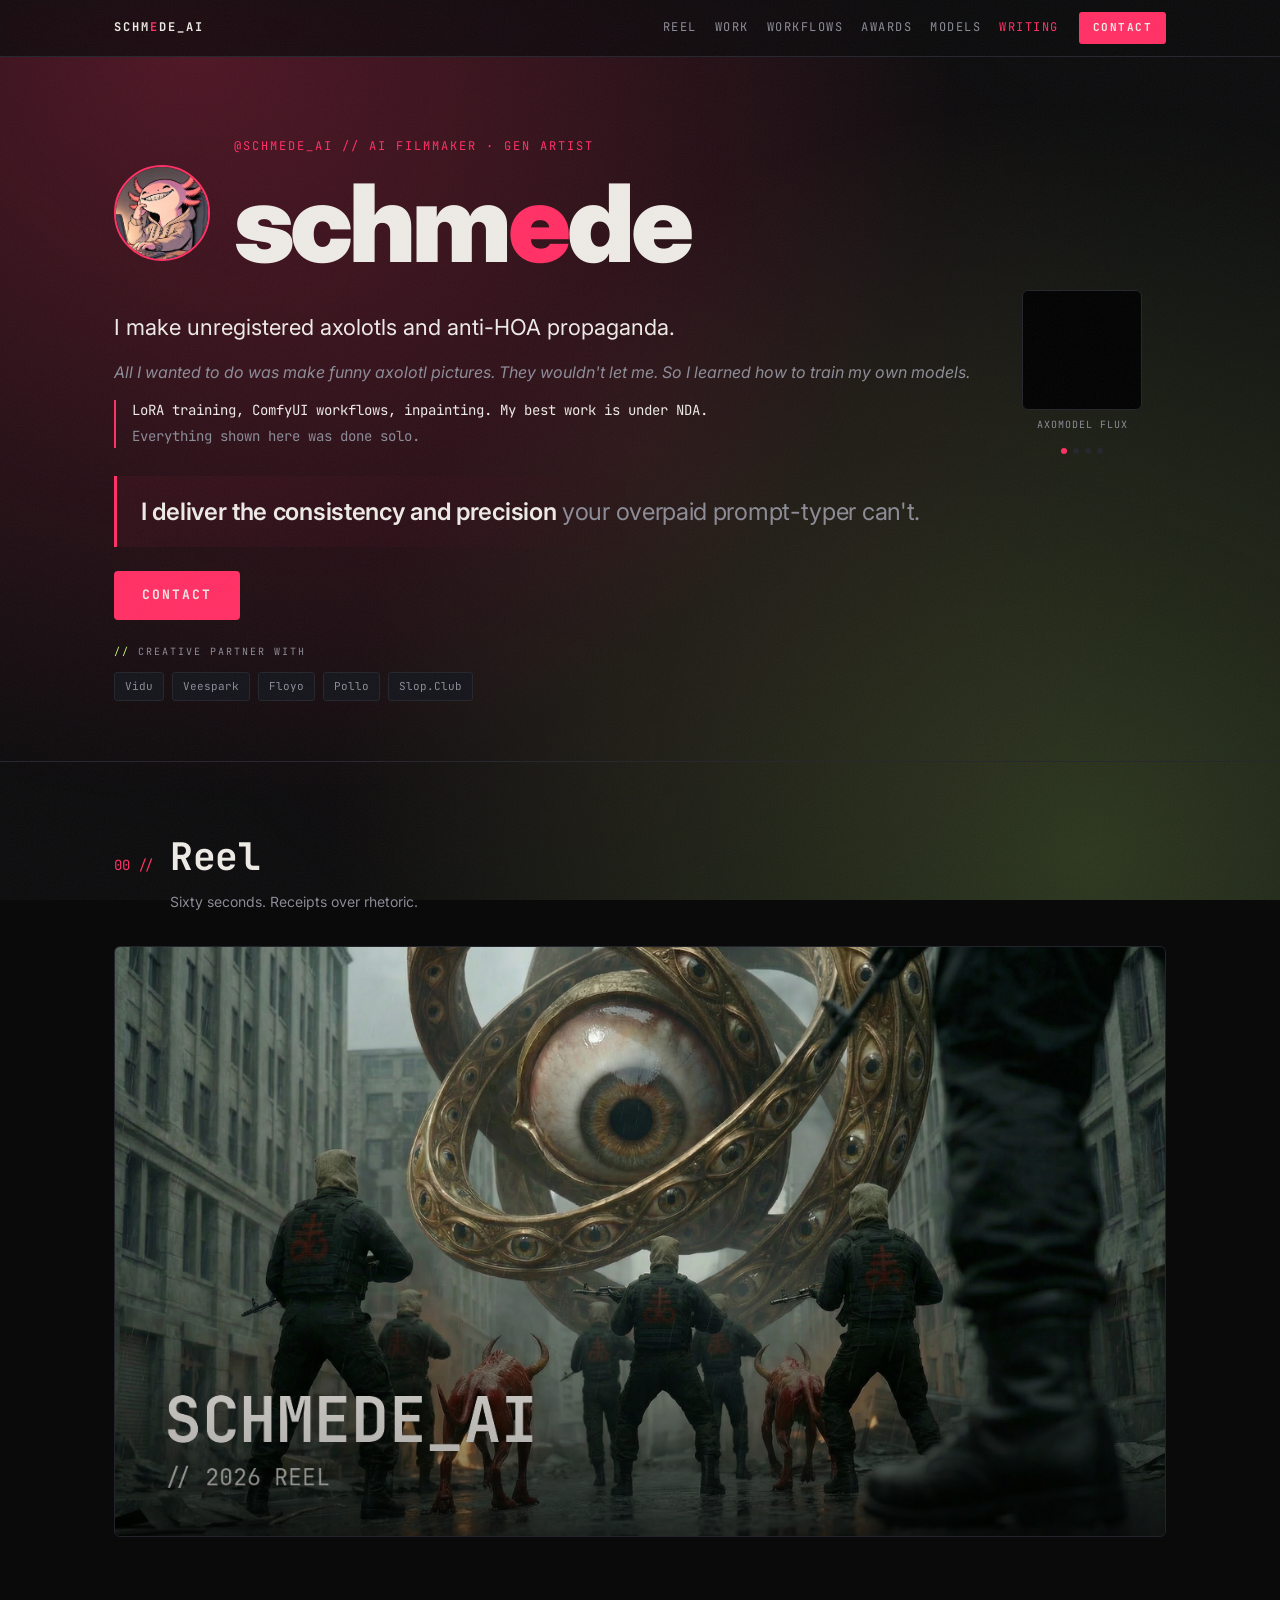
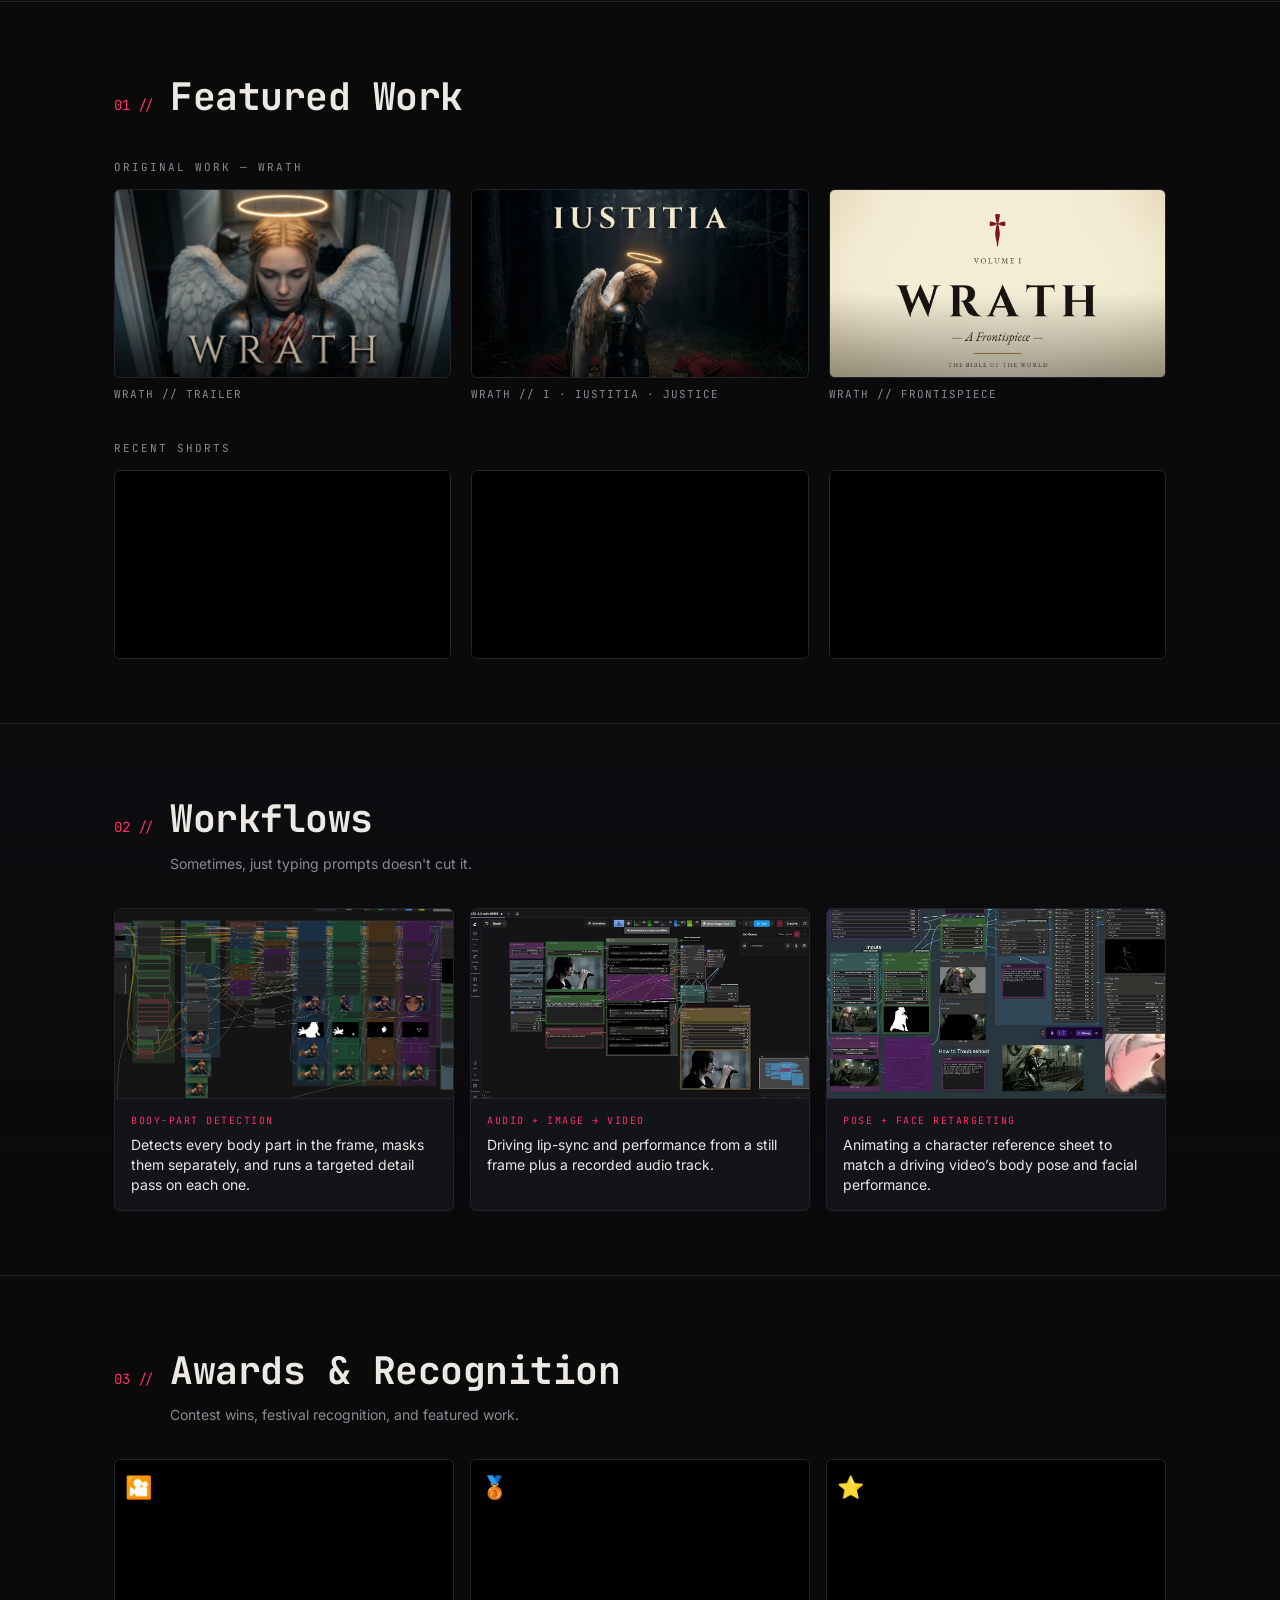
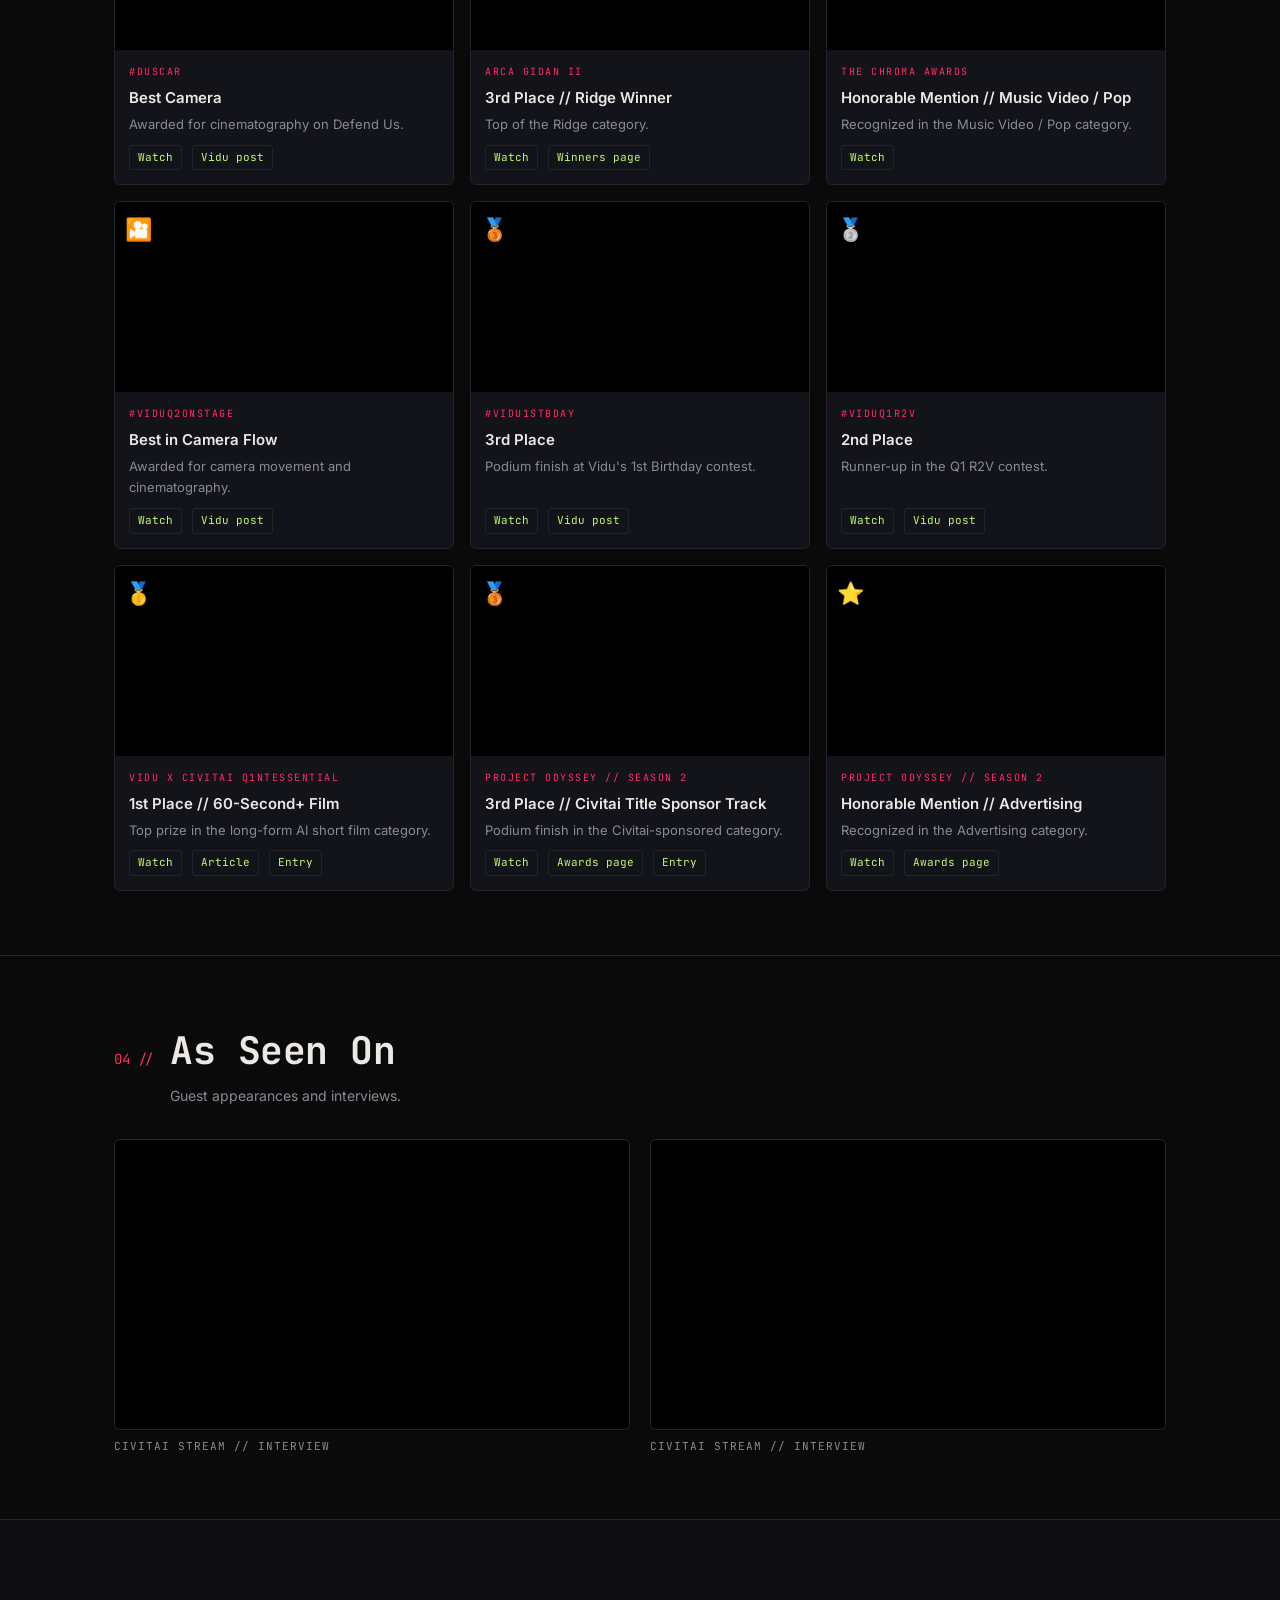
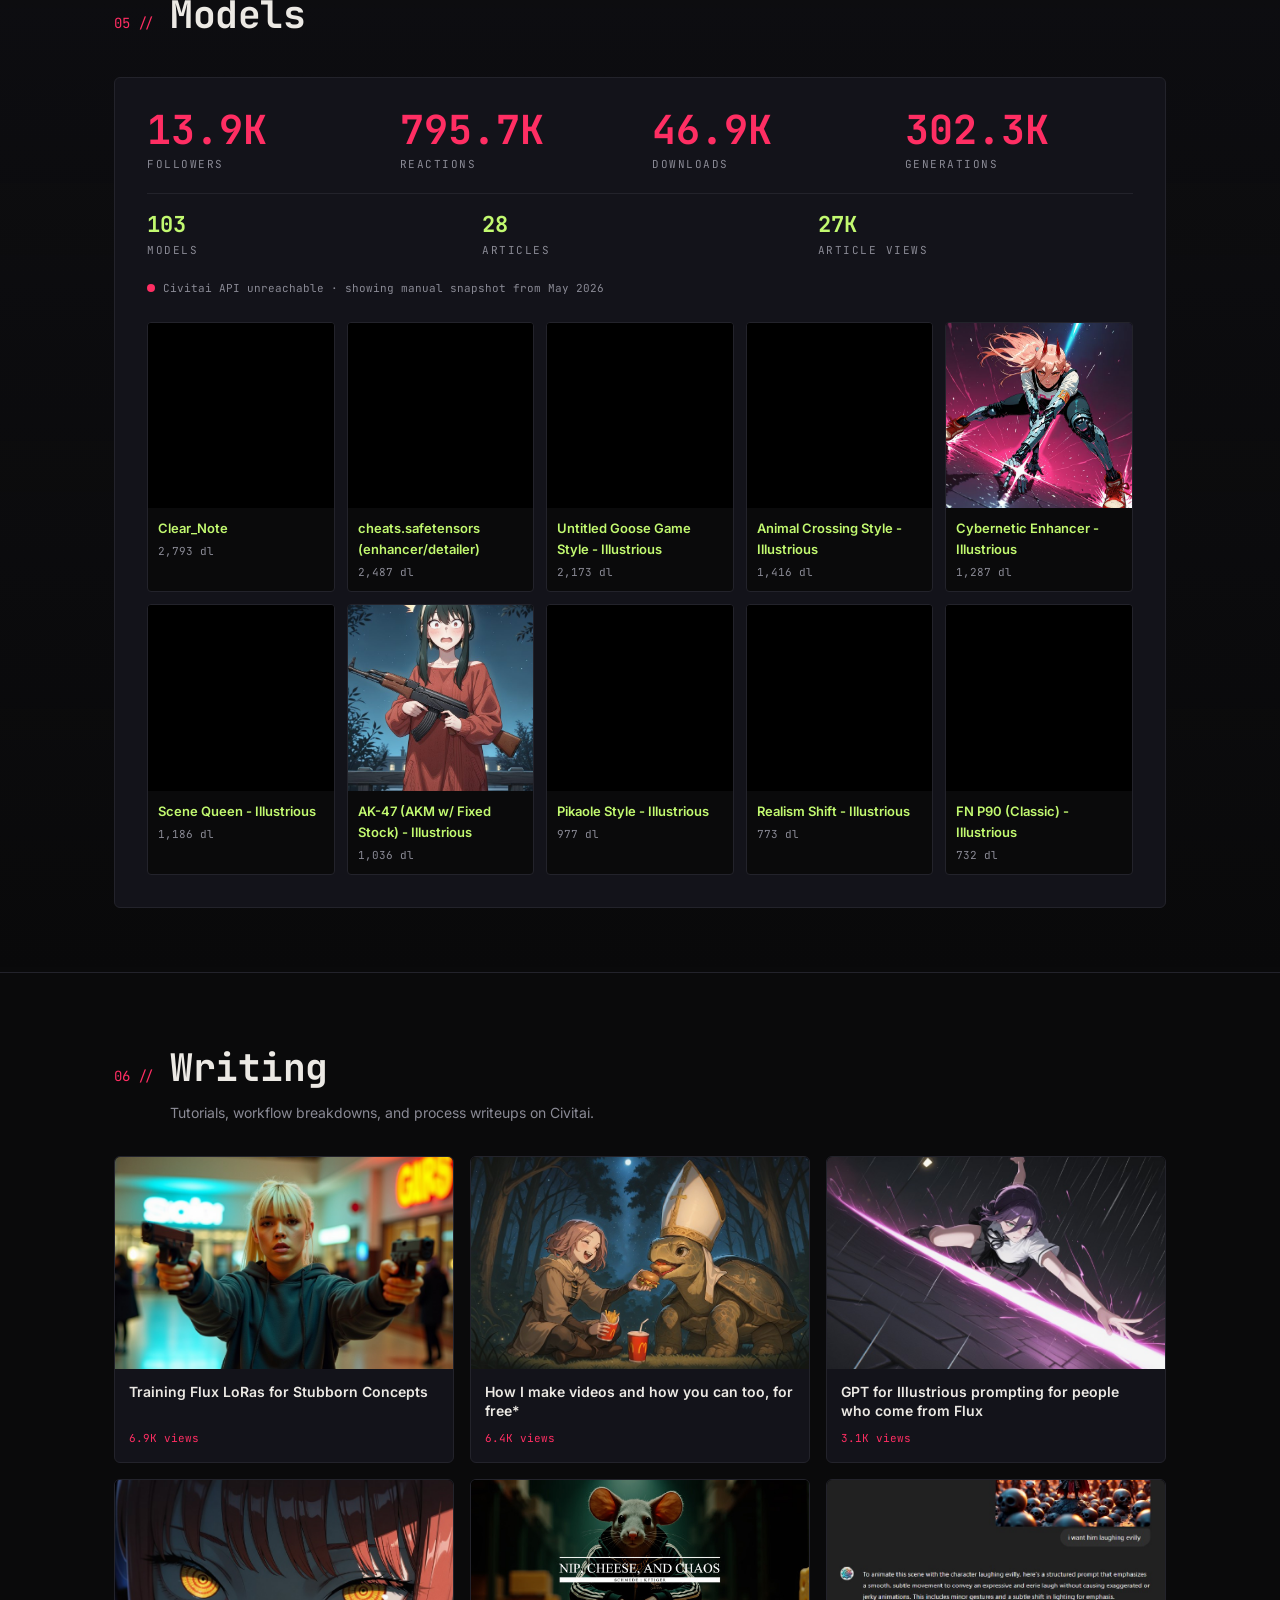
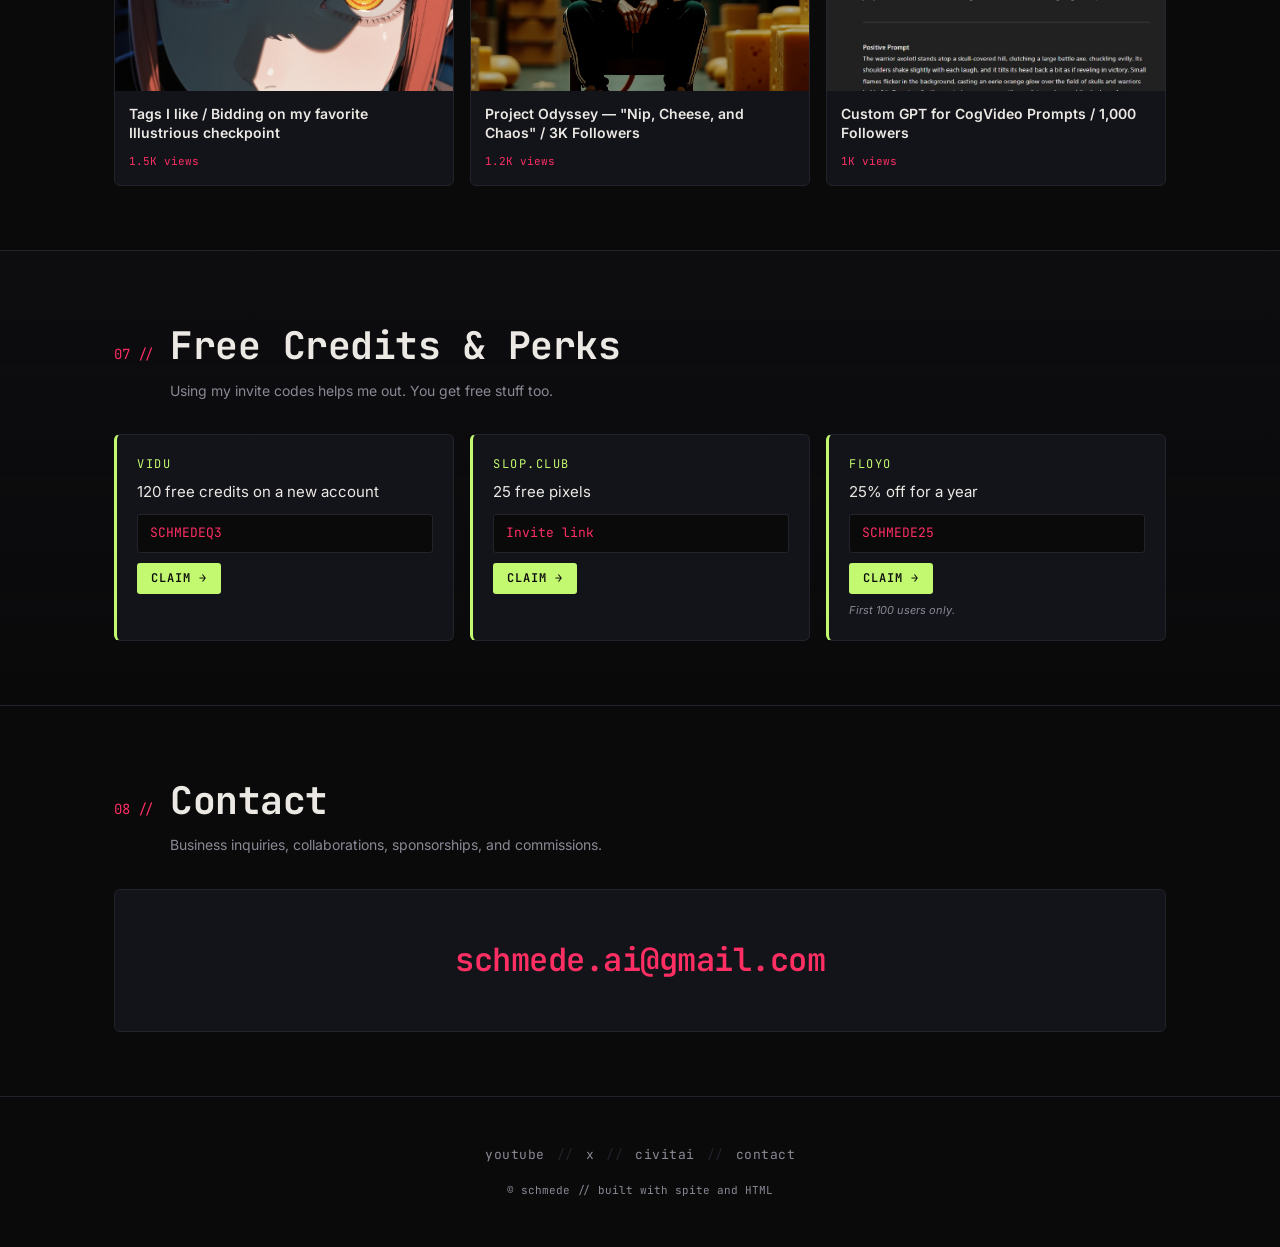
==== commit 75cb1e85: "Add files via upload" ====
--- a/index.html
+++ b/index.html
@@ -1412,6 +1412,22 @@
     </div>
 
     <div class="awards-grid">
+      <!-- Vidu #Duscar -->
+      <div class="award-card">
+        <div class="award-thumb" data-yt="NwMVHjgSSSE" role="button" tabindex="0" aria-label="Play: Vidu Duscar entry" style="background-image:url('https://img.youtube.com/vi/NwMVHjgSSSE/hqdefault.jpg')">
+          <span class="award-medal">&#127910;</span>
+        </div>
+        <div class="award-body">
+          <div class="award-event">#Duscar</div>
+          <div class="award-title">Best Camera</div>
+          <div class="award-prize">Awarded for cinematography on Defend Us.</div>
+          <div class="award-links">
+            <a href="https://youtu.be/NwMVHjgSSSE" target="_blank" rel="noopener">Watch</a>
+            <a href="https://www.vidu.com/activity/3211070920503186" target="_blank" rel="noopener">Vidu post</a>
+          </div>
+        </div>
+      </div>
+
       <!-- Arca Gidan II -->
       <div class="award-card">
         <div class="award-thumb" data-yt="8HmmqGNrPr4" role="button" tabindex="0" aria-label="Play: Arca Gidan II entry" style="background-image:url('https://img.youtube.com/vi/8HmmqGNrPr4/hqdefault.jpg')">
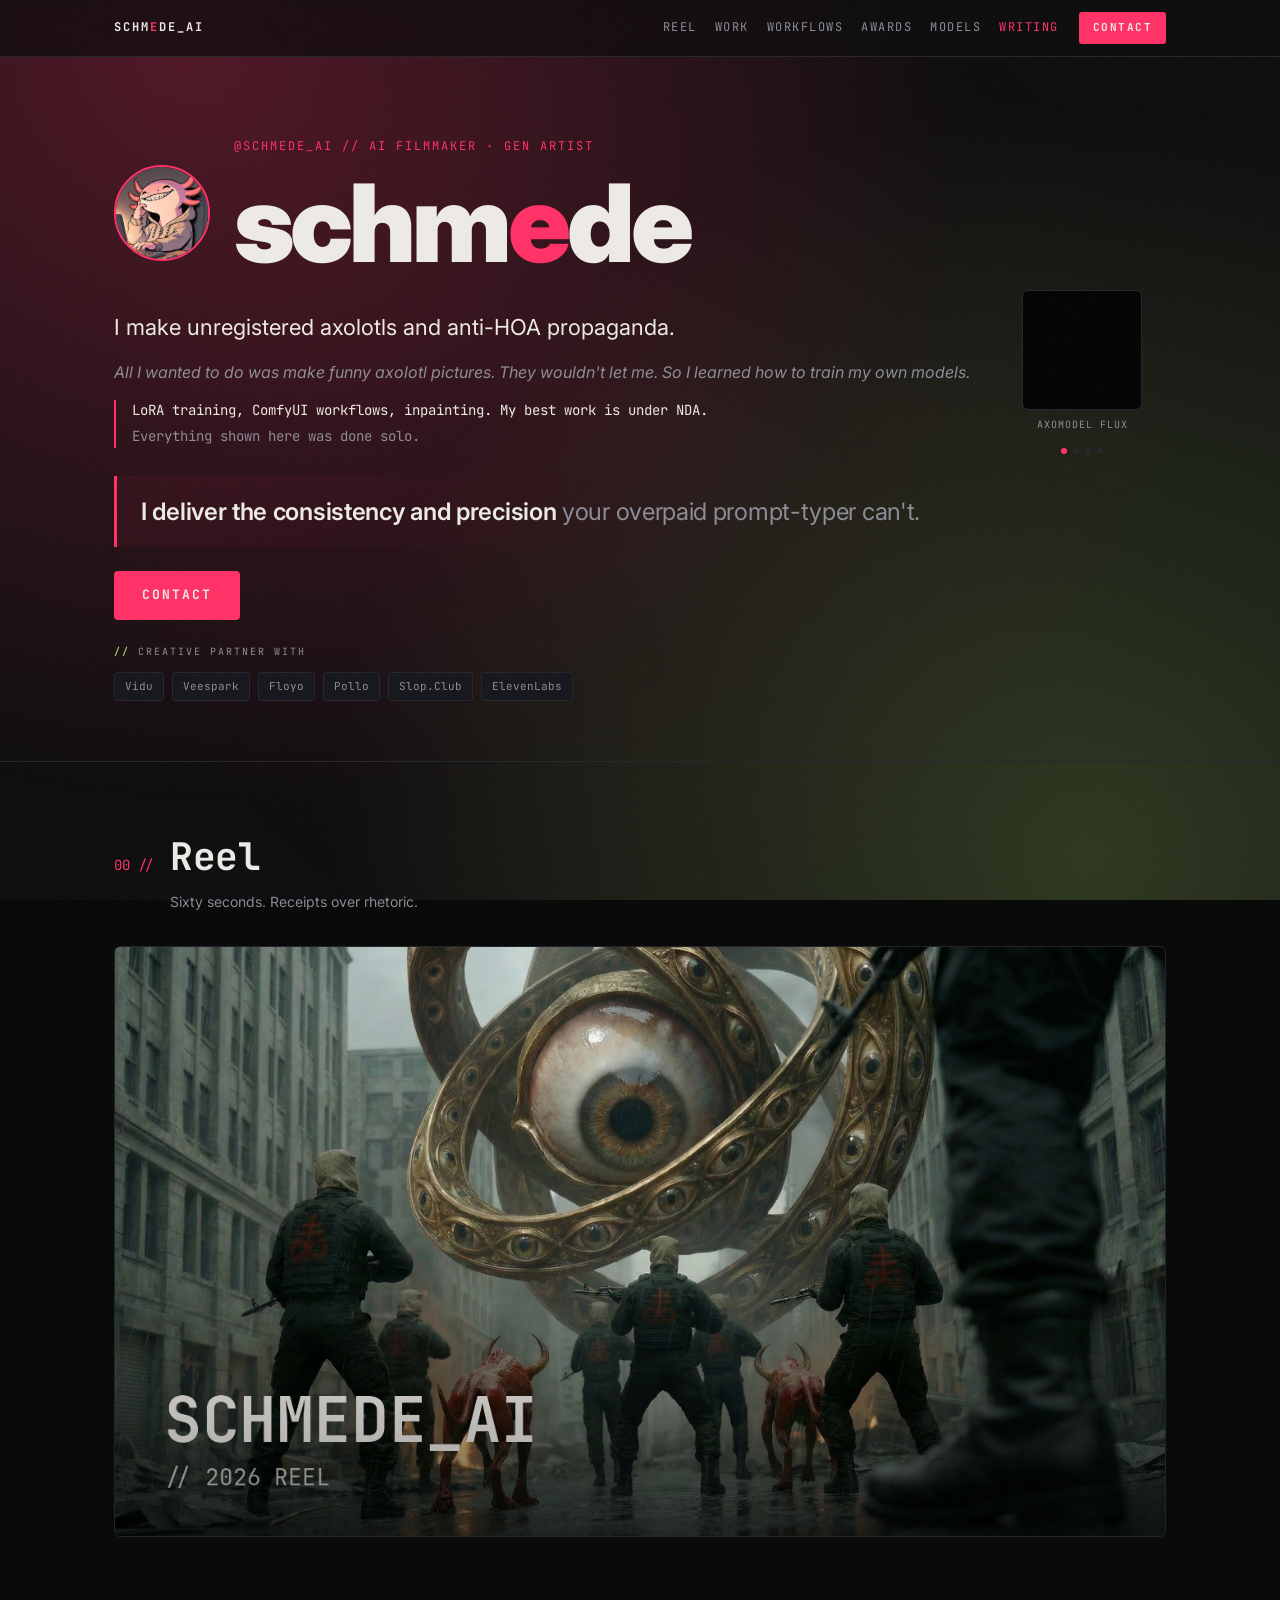
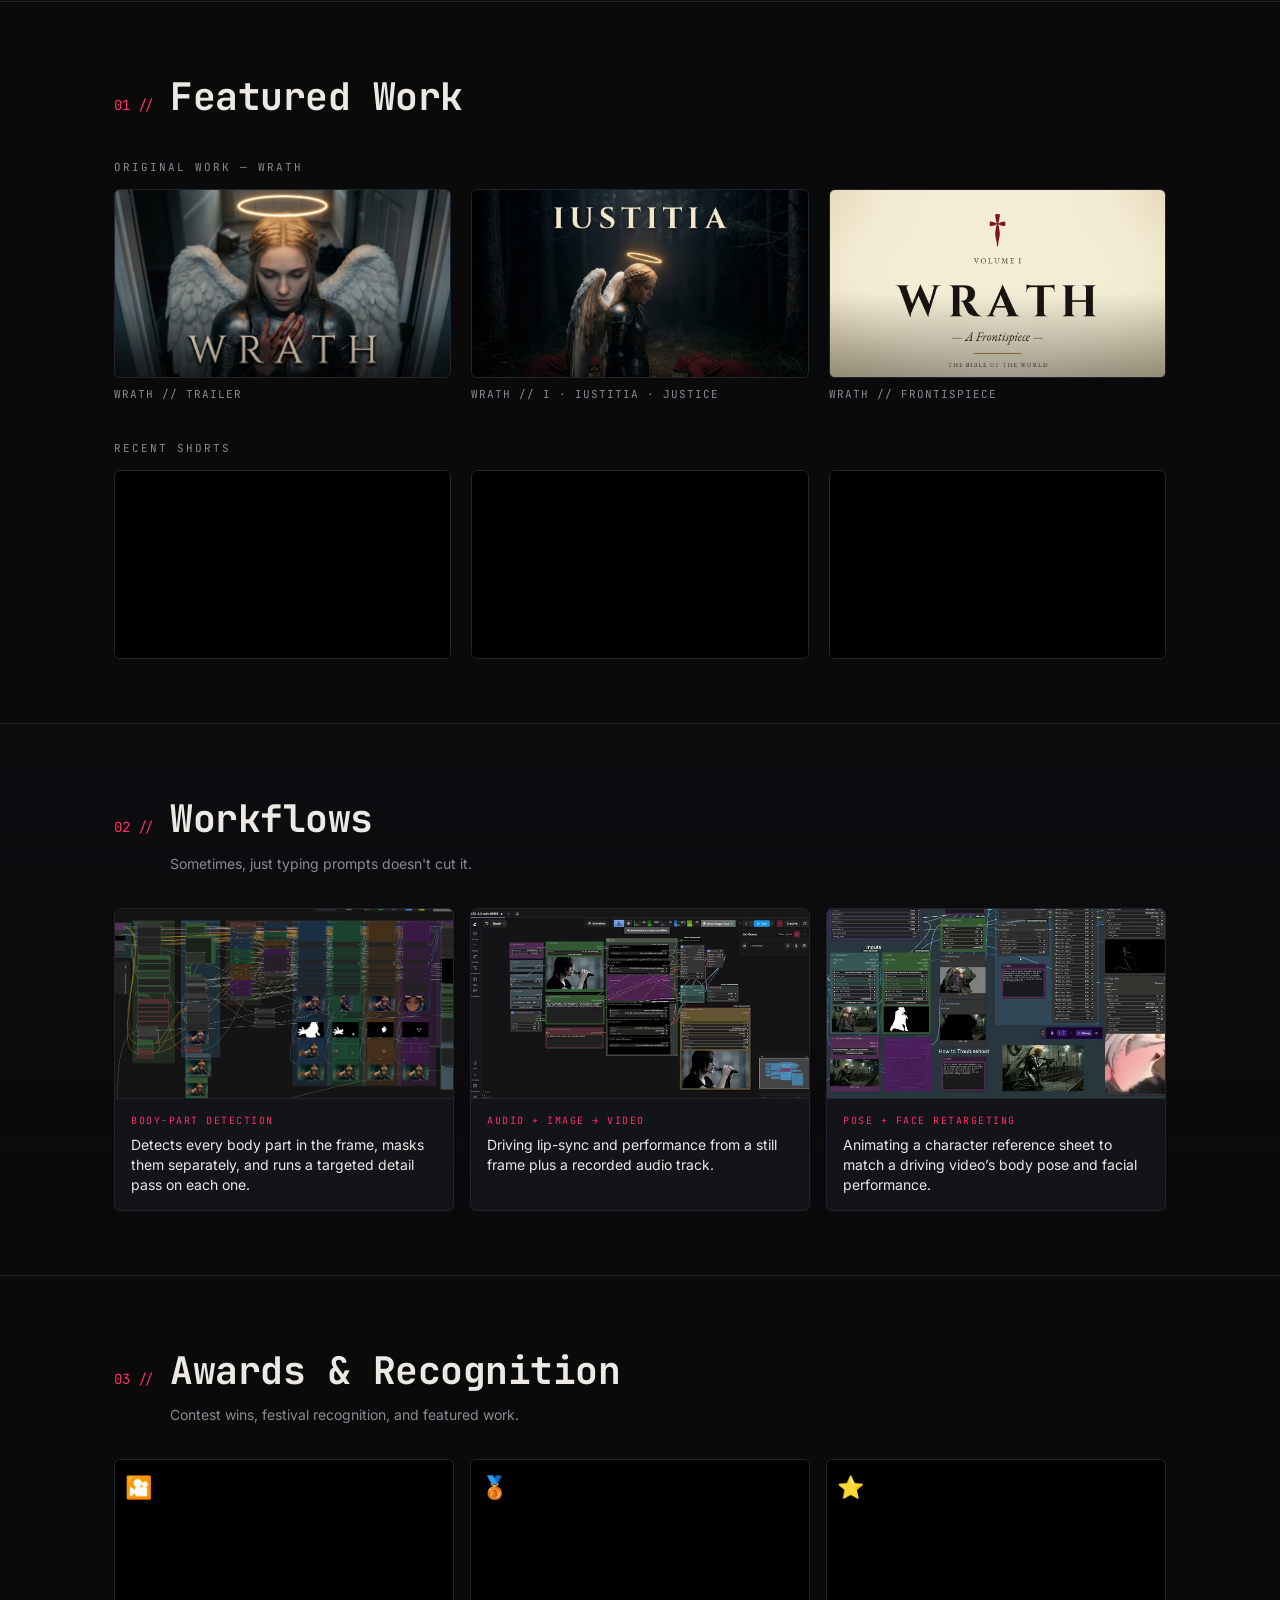
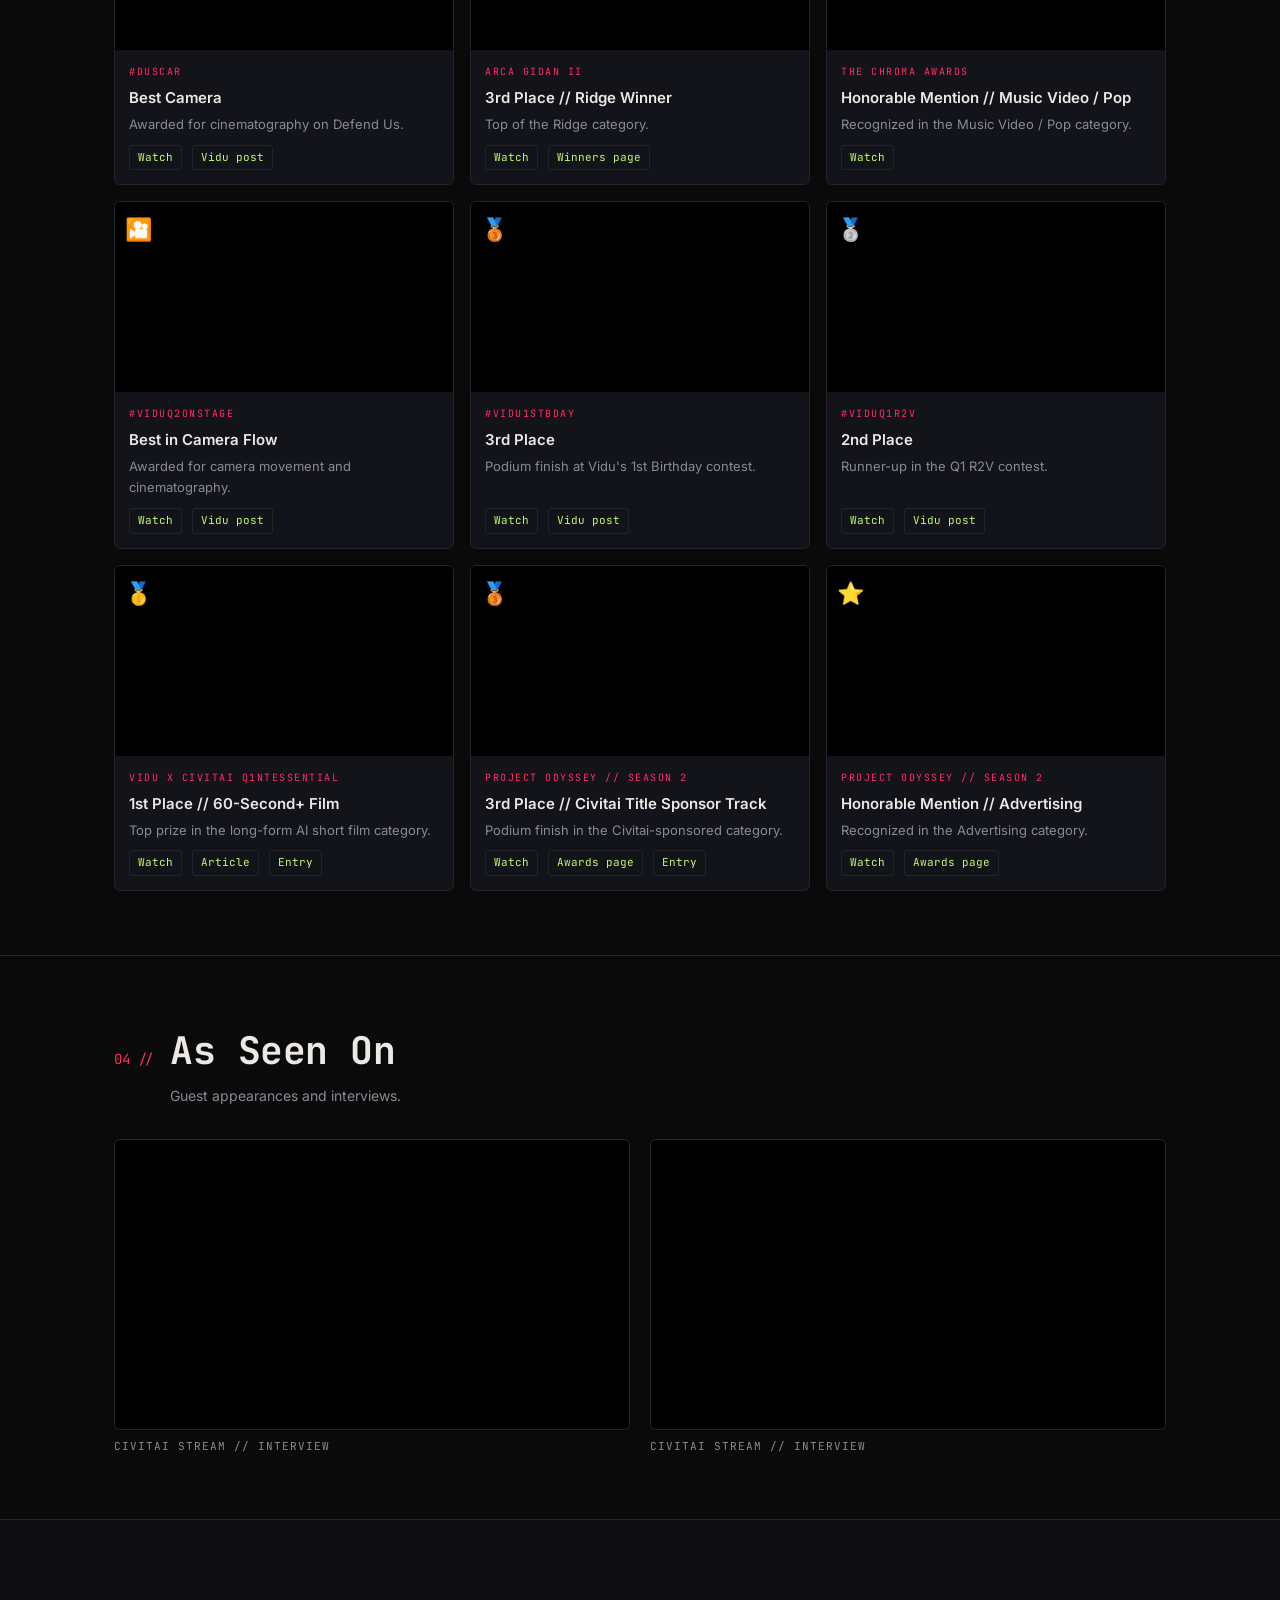
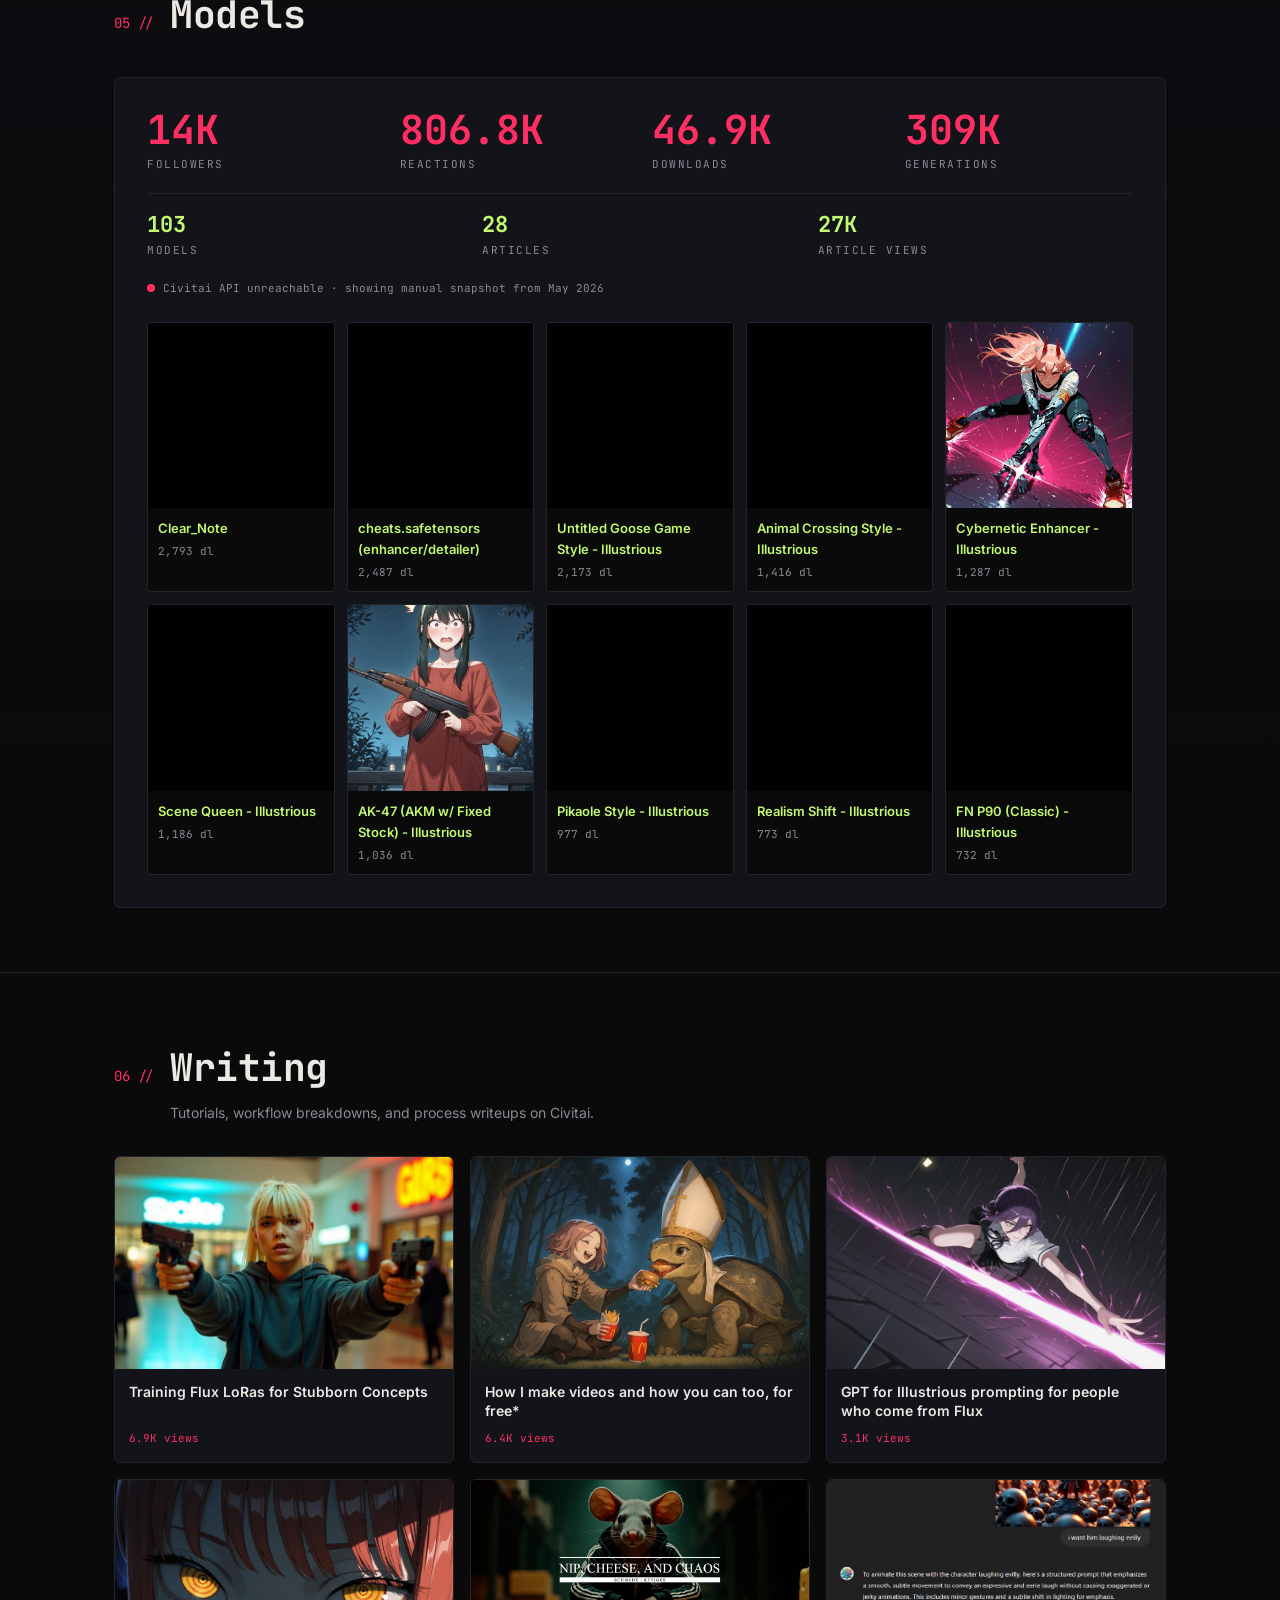
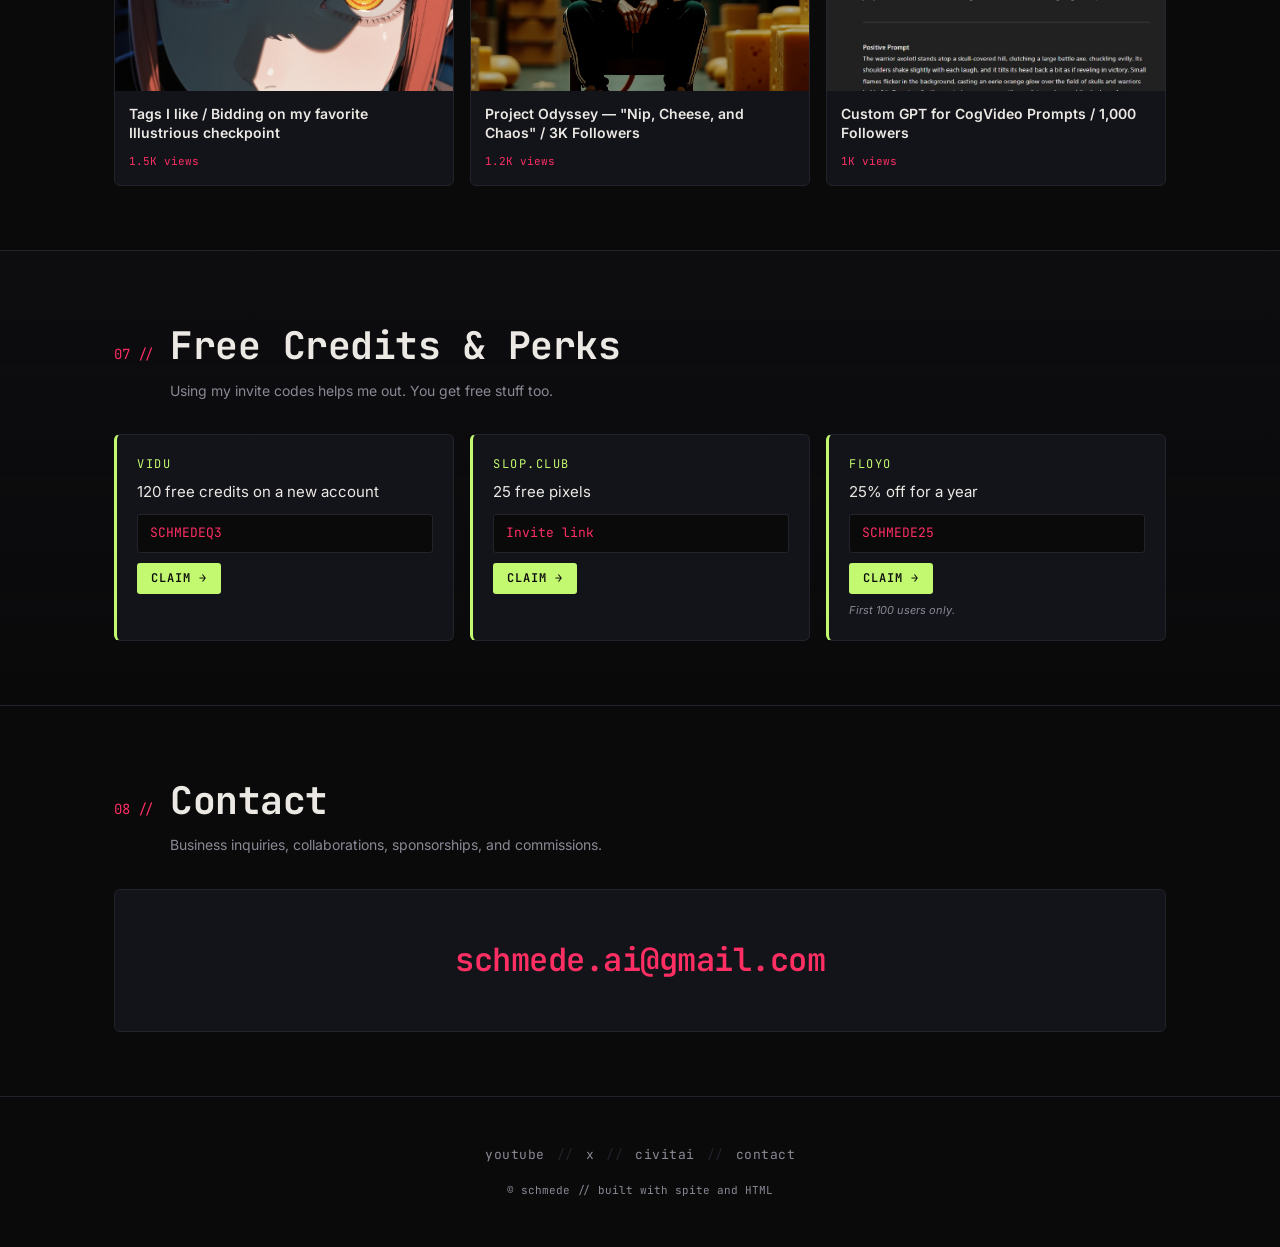
==== commit e659c707: "Add files via upload" ====
--- a/index.html
+++ b/index.html
@@ -13,7 +13,7 @@
 <meta property="og:type" content="website" />
 <meta property="og:site_name" content="schmede_ai" />
 <meta property="og:title" content="schmede_ai // AI Filmmaker · Gen Artist" />
-<meta property="og:description" content="AI filmmaker with 6 festival wins (1st at Vidu x Civitai). 100+ published models. Writing on the craft. Builds the workflows, not just the prompts." />
+<meta property="og:description" content="AI filmmaker with 7 festival wins (1st at Vidu x Civitai). 100+ published models. Writing on the craft. Builds the workflows, not just the prompts." />
 <meta property="og:url" content="https://schmede-ai.github.io/" />
 <!-- OG card: 1.91:1 banner — optimized for Discord, Telegram, LinkedIn, Facebook, Twitter -->
 <meta property="og:image" content="https://schmede-ai.github.io/og-card.jpg" />
@@ -28,7 +28,7 @@
 <meta name="twitter:site" content="@schmede_AI" />
 <meta name="twitter:creator" content="@schmede_AI" />
 <meta name="twitter:title" content="schmede_ai // AI Filmmaker · Gen Artist" />
-<meta name="twitter:description" content="AI filmmaker with 6 festival wins (1st at Vidu x Civitai). 100+ published models. Writing on the craft. Builds the workflows, not just the prompts." />
+<meta name="twitter:description" content="AI filmmaker with 7 festival wins (1st at Vidu x Civitai). 100+ published models. Writing on the craft. Builds the workflows, not just the prompts." />
 <meta name="twitter:image" content="https://schmede-ai.github.io/og-card.jpg" />
 <meta name="twitter:image:alt" content="schmede_ai — AI filmmaker and generative artist" />
 
@@ -1292,6 +1292,7 @@
         <a class="partner-badge" href="https://www.floyo.ai/" target="_blank" rel="noopener">Floyo</a>
         <a class="partner-badge" href="https://pollo.ai/" target="_blank" rel="noopener">Pollo</a>
         <a class="partner-badge" href="https://slop.club/" target="_blank" rel="noopener">Slop.Club</a>
+        <a class="partner-badge" href="https://elevenlabs.io/" target="_blank" rel="noopener">ElevenLabs</a>
       </div>
     </div>
   </div>
@@ -1957,13 +1958,13 @@
     // Manual snapshots. Public API doesn't expose:
     //  - user-level follower / generation totals
     //  - articles (/api/v1/articles 404s; /api/trpc has no CORS header from github.io)
-    // Update these when the profile moves meaningfully. Last updated: 2026-05-05.
+    // Update these when the profile moves meaningfully. Last updated: 2026-05-22.
     // downloads/modelCount are used as ultimate fallback if both live API
     // AND localStorage cache are unavailable (e.g. first-time visitor during outage).
     const MANUAL = {
-      followers: 13900,
-      generations: 302300,
-      reactions: 795700,
+      followers: 14000,
+      generations: 309000,
+      reactions: 806800,
       downloads: 46900,       // ultimate fallback — snapshot of total model downloads
       modelCount: 103,        // ultimate fallback — snapshot of published model count
       articleCount: 28,
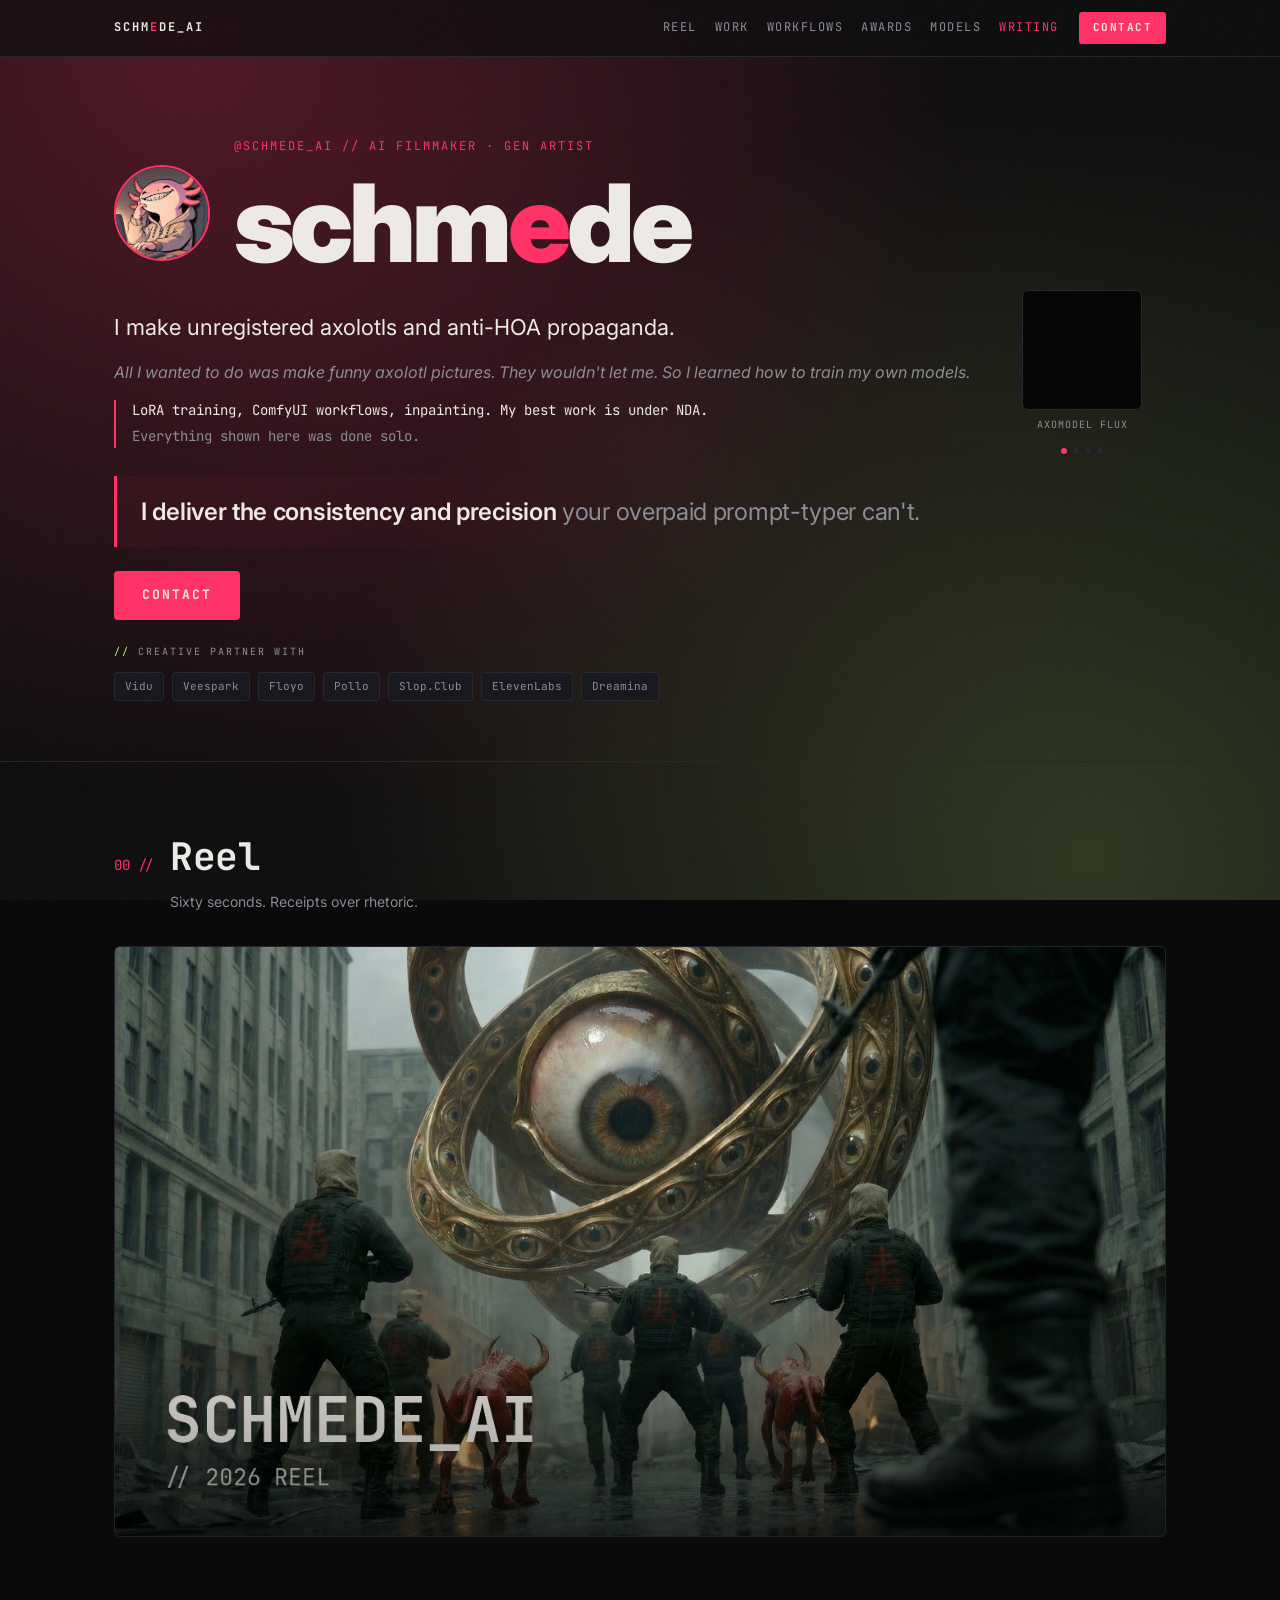
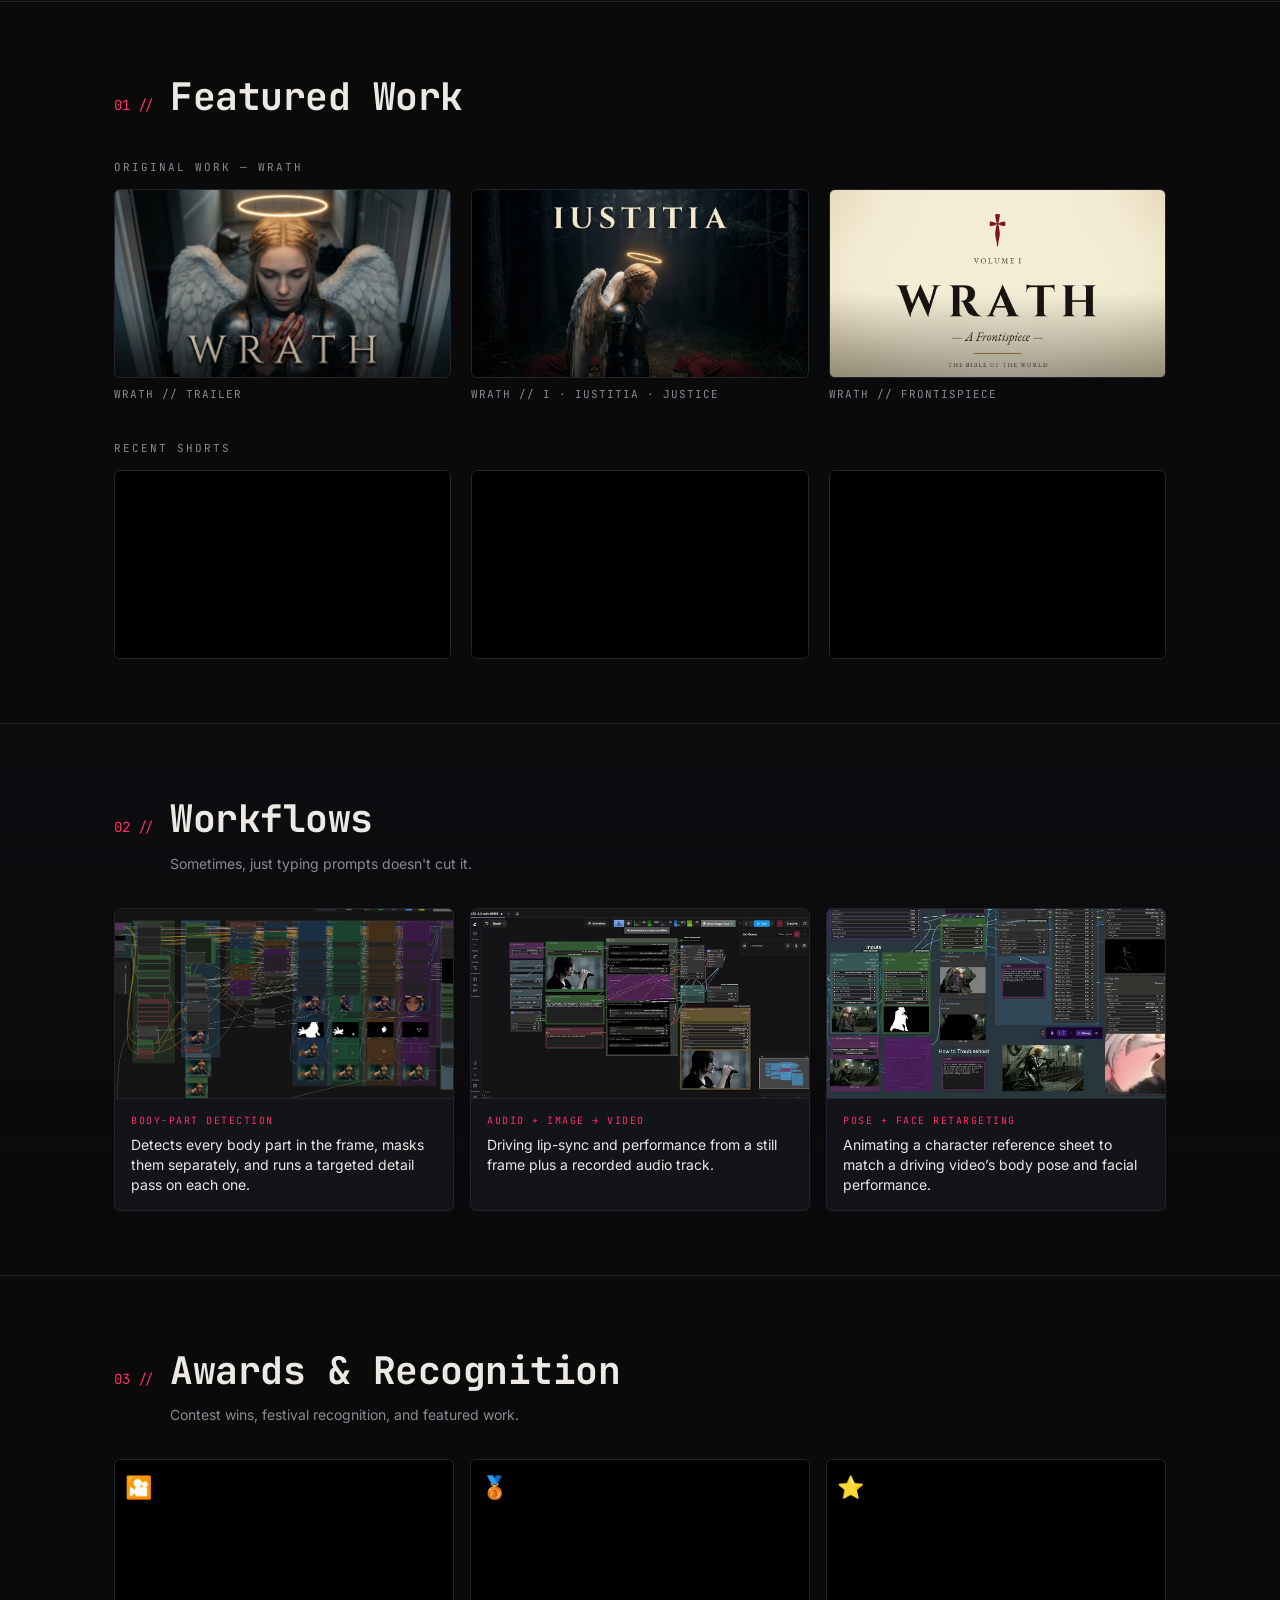
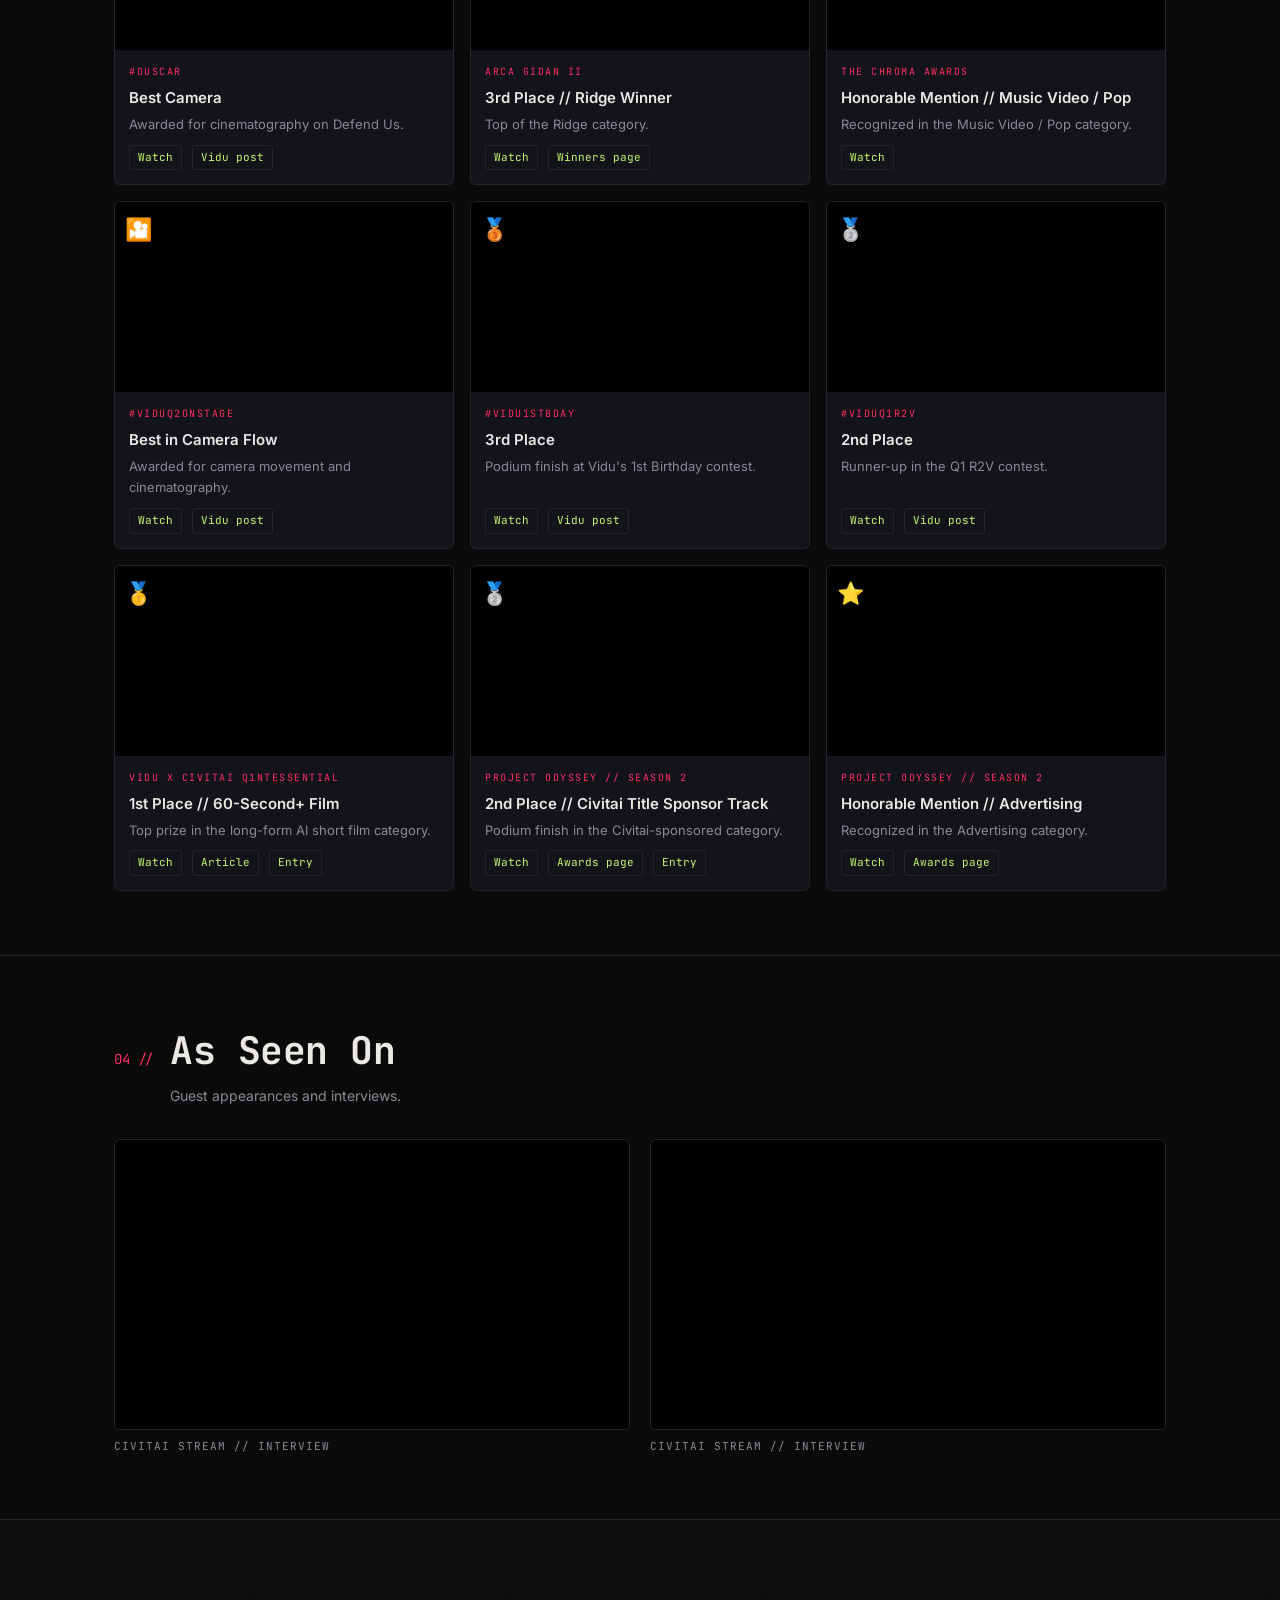
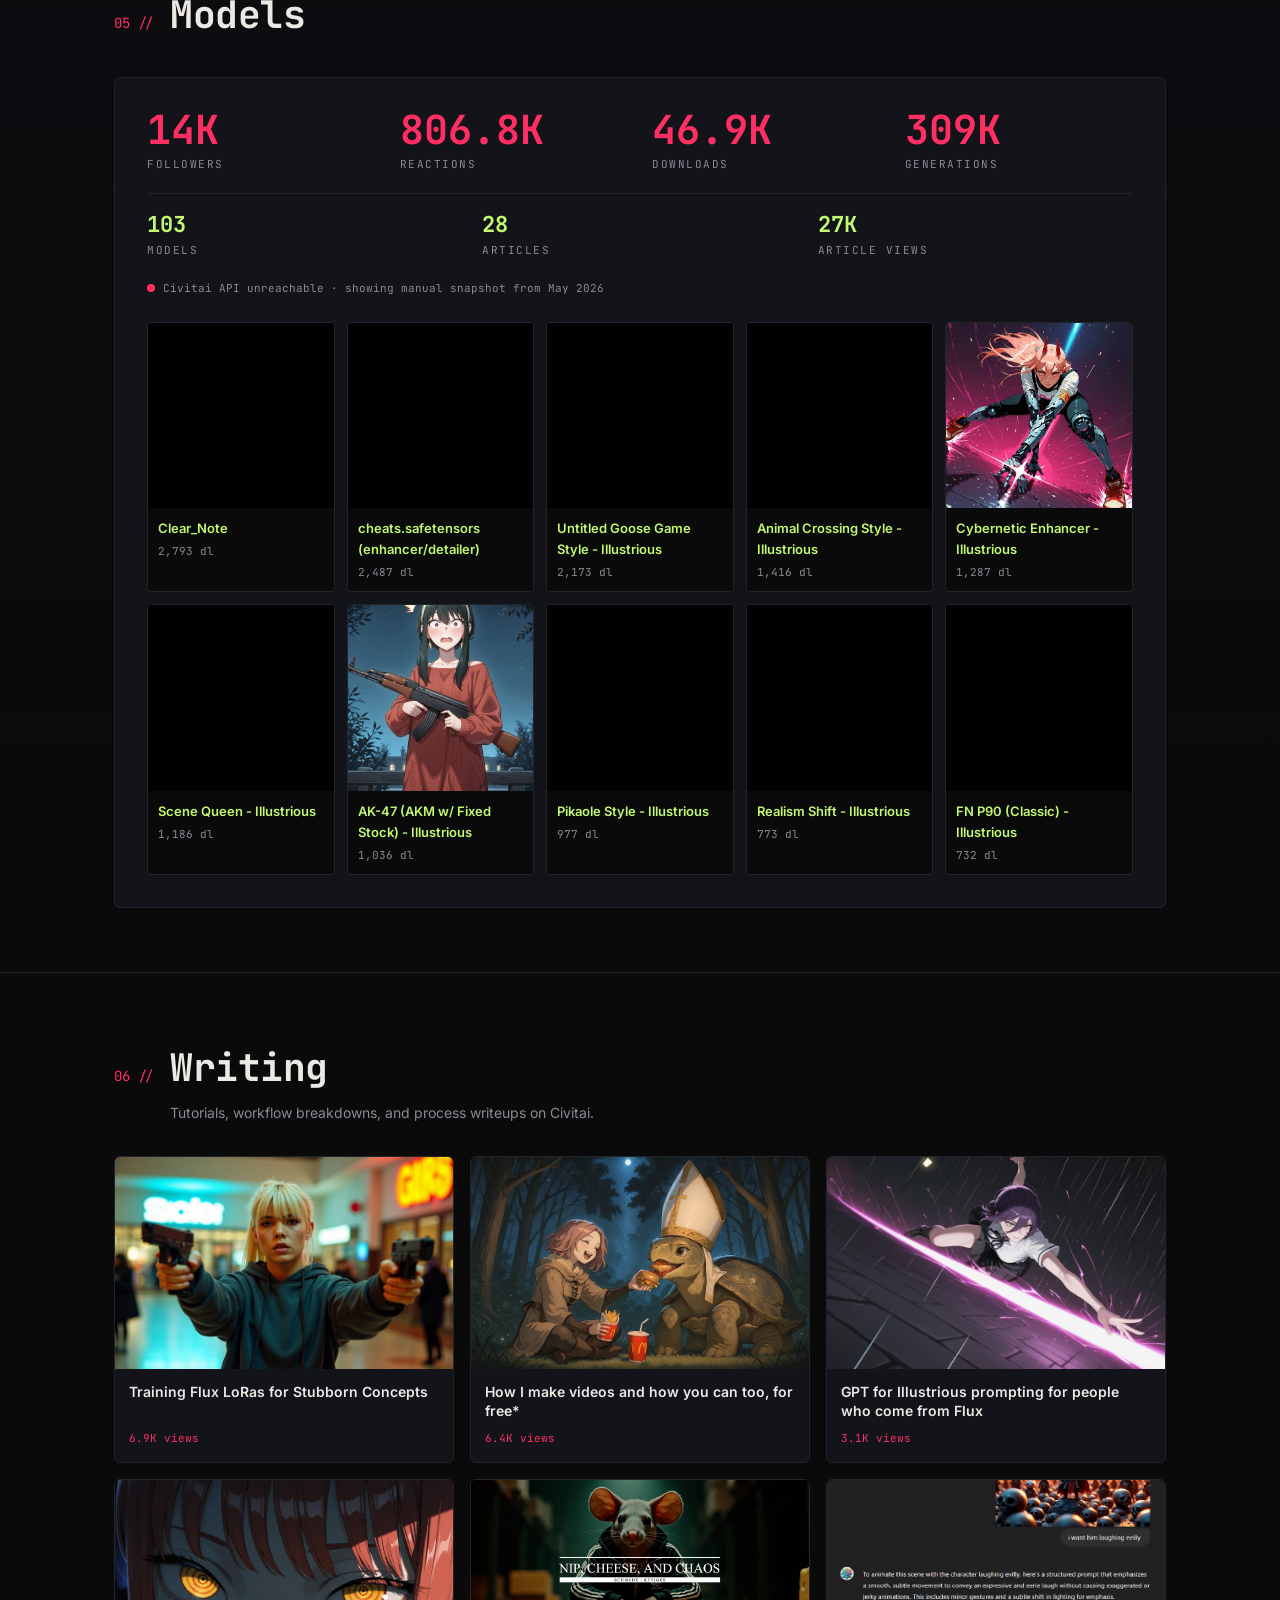
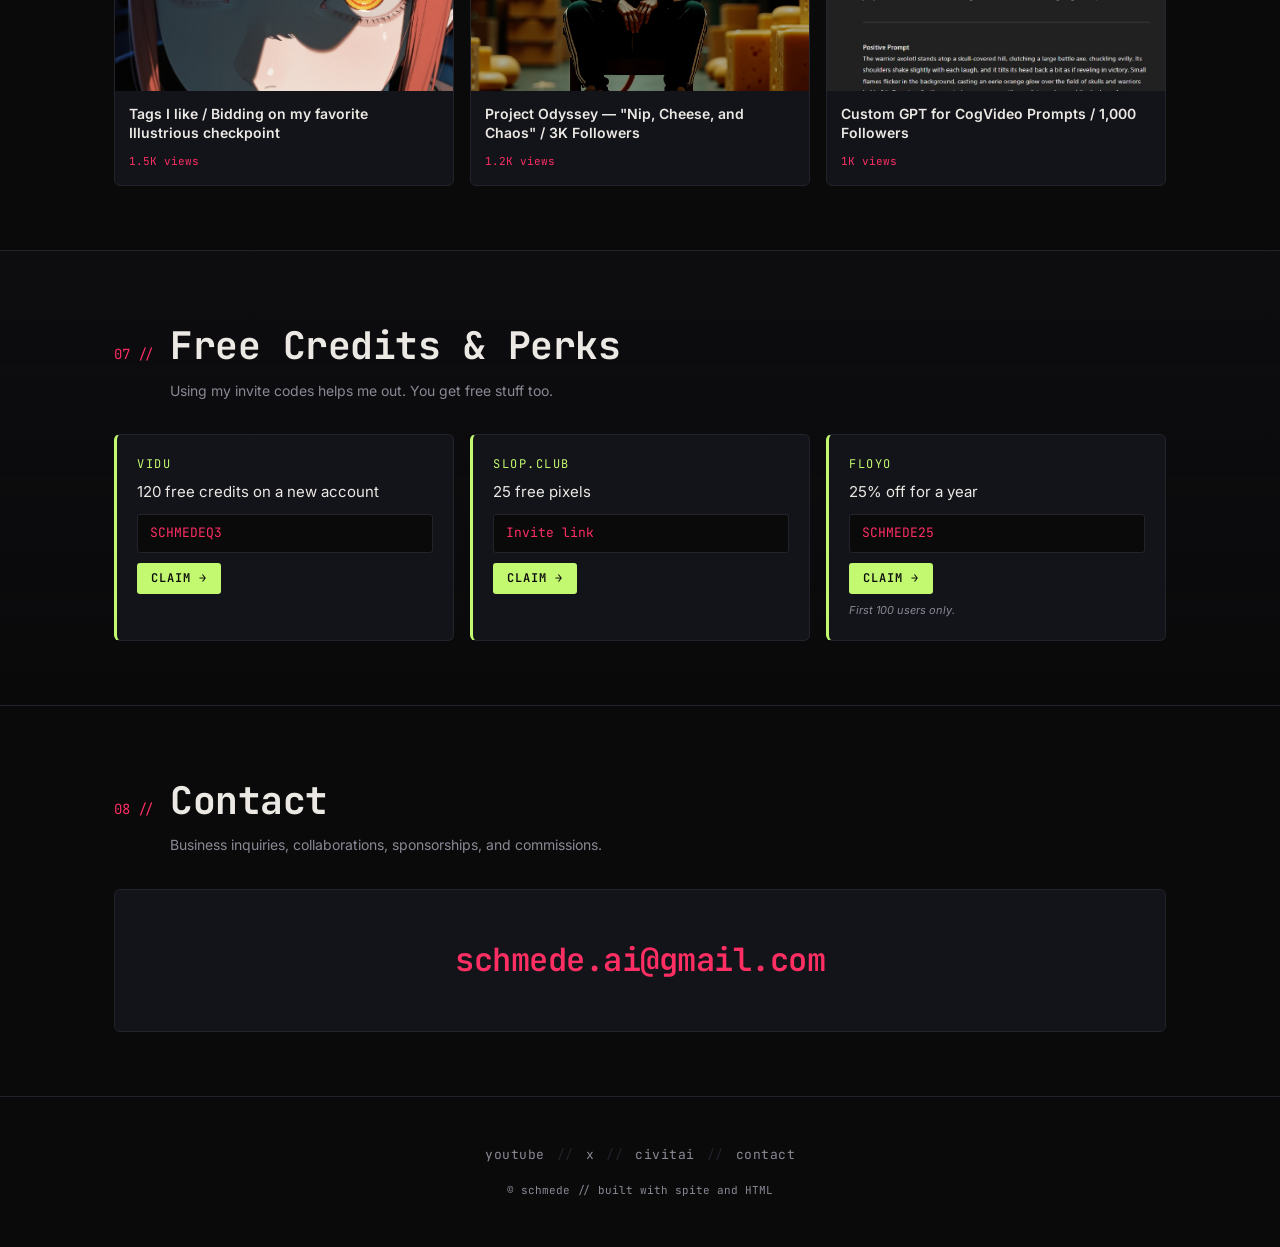
==== commit af4375c1: "Add files via upload" ====
--- a/index.html
+++ b/index.html
@@ -1293,6 +1293,7 @@
         <a class="partner-badge" href="https://pollo.ai/" target="_blank" rel="noopener">Pollo</a>
         <a class="partner-badge" href="https://slop.club/" target="_blank" rel="noopener">Slop.Club</a>
         <a class="partner-badge" href="https://elevenlabs.io/" target="_blank" rel="noopener">ElevenLabs</a>
+        <a class="partner-badge" href="https://dreamina.capcut.com/" target="_blank" rel="noopener">Dreamina</a>
       </div>
     </div>
   </div>
@@ -1349,7 +1350,7 @@
     <!-- Recent Shorts: existing 3 short-film tiles -->
     <div class="subsection-label">Recent Shorts</div>
     <div class="video-grid">
-      <div class="feat-thumb" data-yt="NwMVHjgSSSE" style="background-image:url('https://img.youtube.com/vi/NwMVHjgSSSE/maxresdefault.jpg')" role="button" tabindex="0" aria-label="Play Featured Work 01"></div>
+      <div class="feat-thumb" data-yt="iTmcAVKpfUU" style="background-image:url('https://img.youtube.com/vi/iTmcAVKpfUU/maxresdefault.jpg')" role="button" tabindex="0" aria-label="Play Wrath: Vindicta · Vengeance"></div>
       <div class="feat-thumb" data-yt="oY-X9vwLRtY" style="background-image:url('https://img.youtube.com/vi/oY-X9vwLRtY/maxresdefault.jpg')" role="button" tabindex="0" aria-label="Play Featured Work 02"></div>
       <div class="feat-thumb" data-yt="_6YD1V-w9Fc" style="background-image:url('https://img.youtube.com/vi/_6YD1V-w9Fc/maxresdefault.jpg')" role="button" tabindex="0" aria-label="Play Featured Work 03"></div>
     </div>
@@ -1528,11 +1529,11 @@
       <!-- Project Odyssey S2 // Civitai Title Sponsor -->
       <div class="award-card">
         <div class="award-thumb" data-yt="YMS30o2RIsY" role="button" tabindex="0" aria-label="Play: Project Odyssey S2 Civitai Title Sponsor entry" style="background-image:url('https://img.youtube.com/vi/YMS30o2RIsY/hqdefault.jpg')">
-          <span class="award-medal">&#129353;</span>
+          <span class="award-medal">&#129352;</span>
         </div>
         <div class="award-body">
           <div class="award-event">Project Odyssey // Season 2</div>
-          <div class="award-title">3rd Place // Civitai Title Sponsor Track</div>
+          <div class="award-title">2nd Place // Civitai Title Sponsor Track</div>
           <div class="award-prize">Podium finish in the Civitai-sponsored category.</div>
           <div class="award-links">
             <a href="https://youtu.be/YMS30o2RIsY" target="_blank" rel="noopener">Watch</a>
